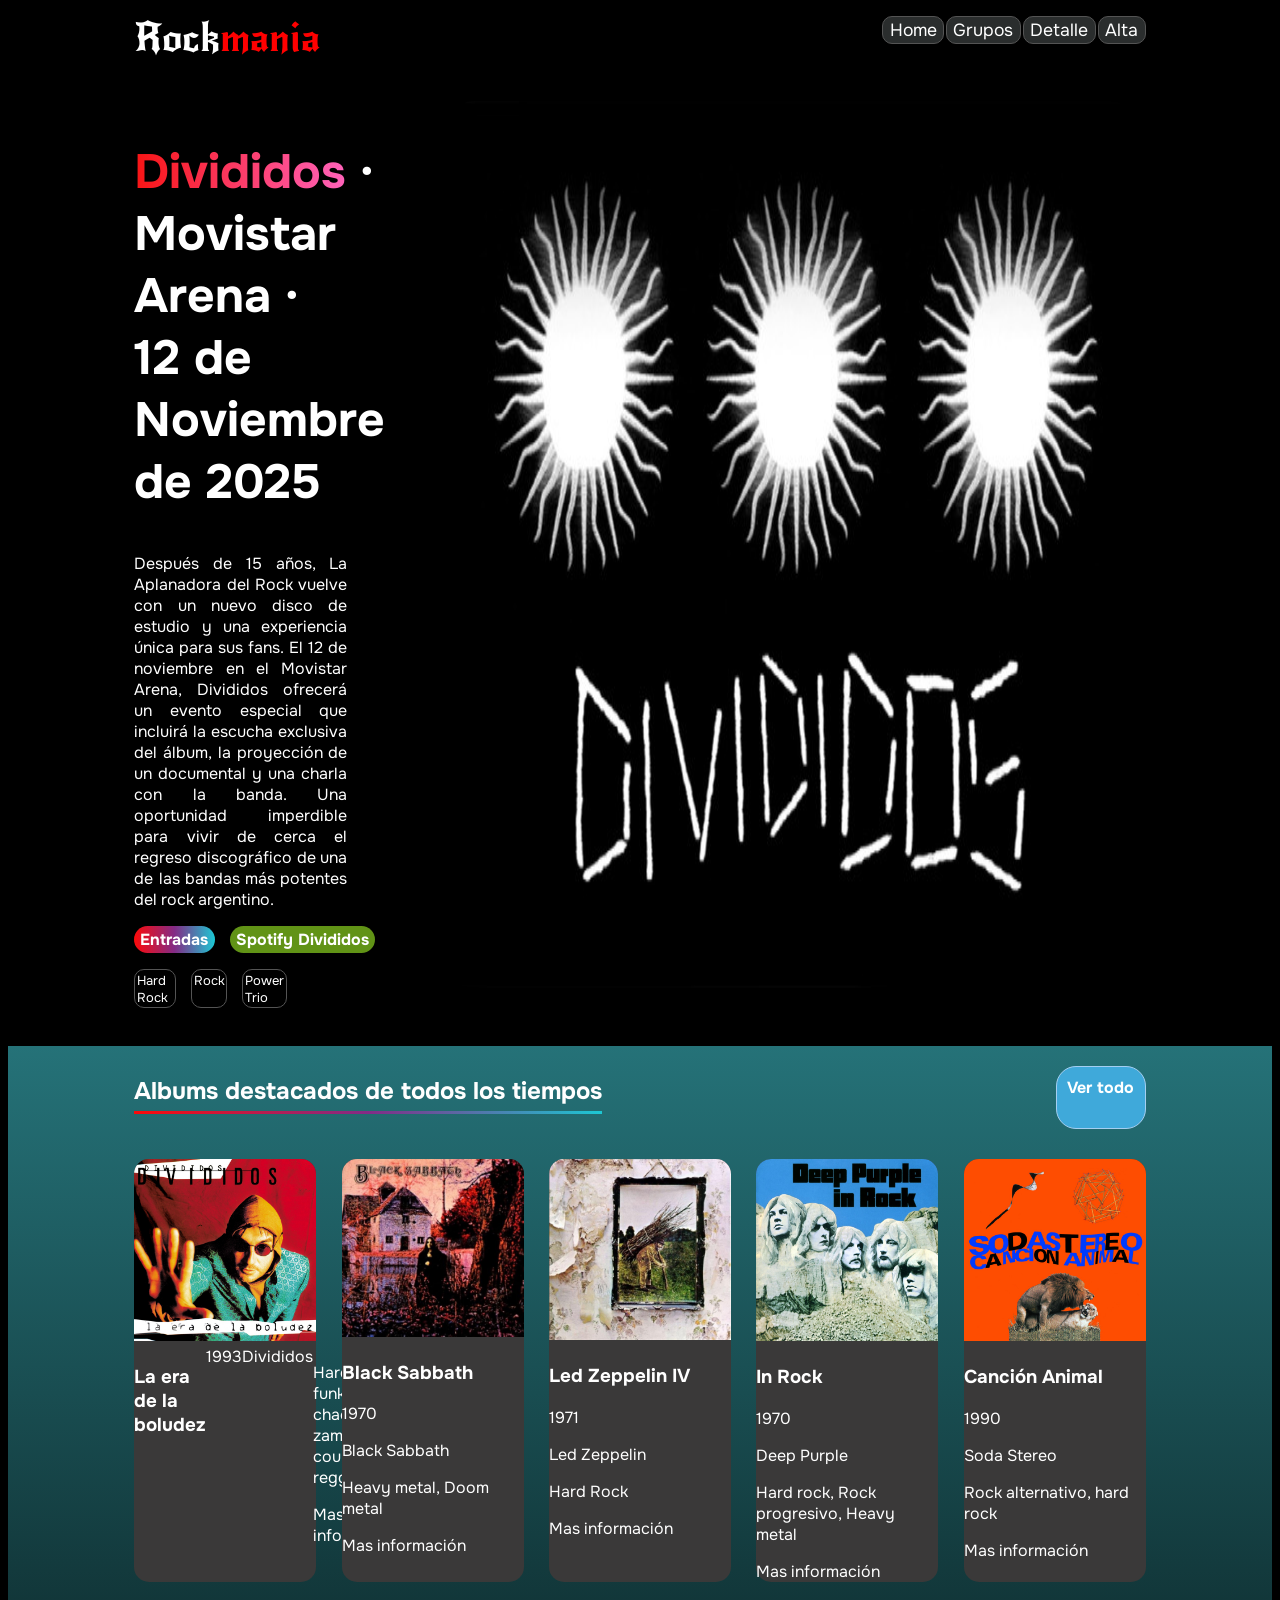
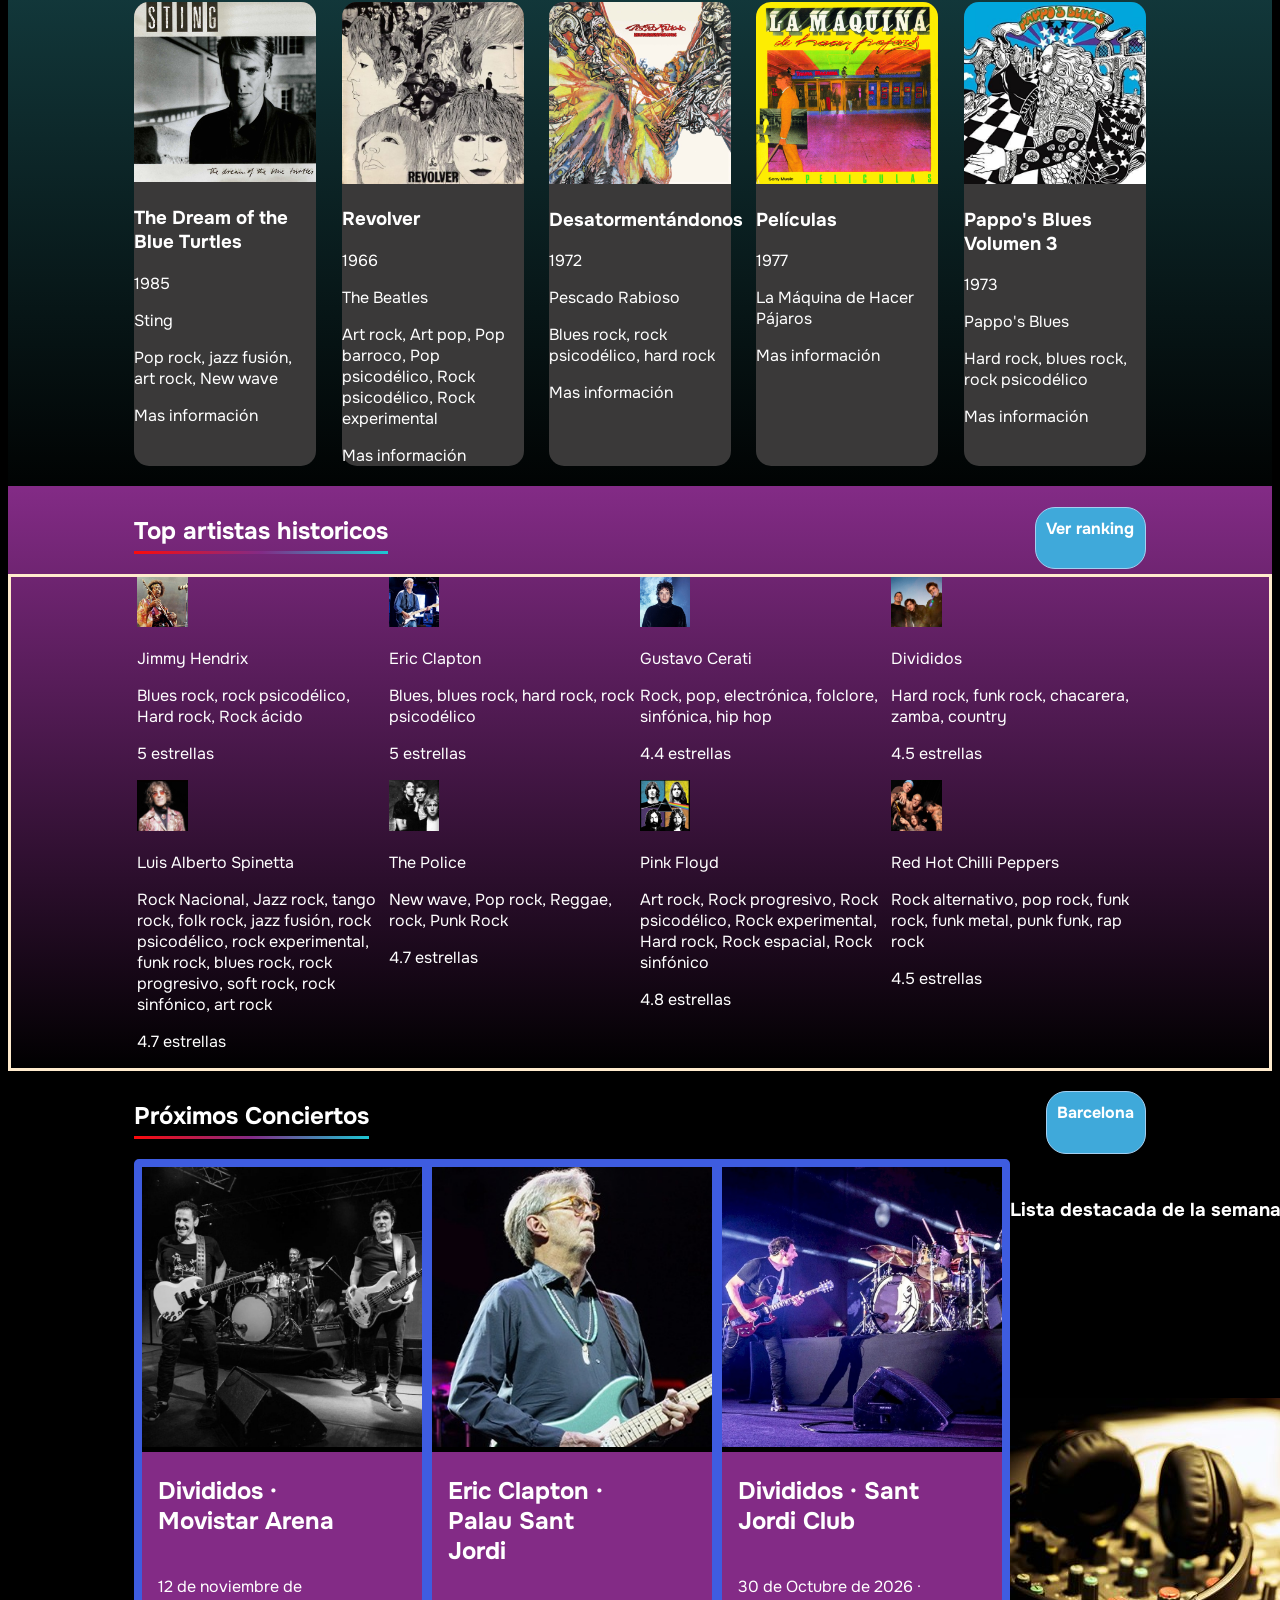
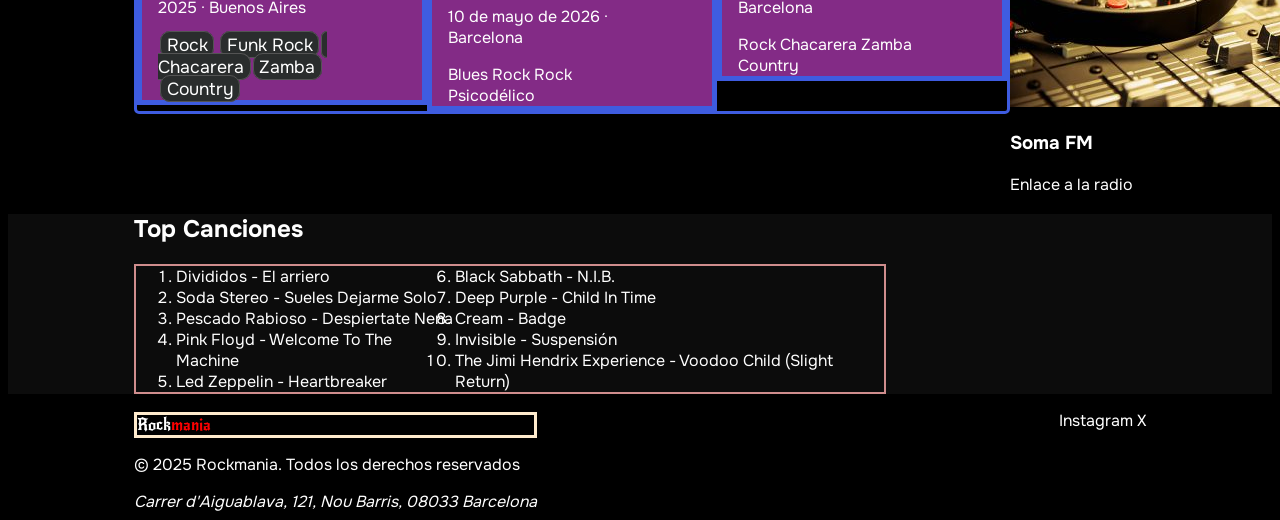
==== CarracedoEzequiel_Pr2/index.html @ 776ae6b3 "17/11" ====
<!DOCTYPE html>
<html lang="es">

<head>
    <meta charset="UTF-8">
    <meta name="author" content="Ezequiel Ignacio Carracedo">
    <title>Rockmania</title>
    <link rel="icon" type="ico" href="favicon.ico">
    <link rel="stylesheet" href="css/style.css">
    <link rel="stylesheet" href="css/general.css">
</head>

<body class="tipo_general">
    <header class="menu_principal">
        <h1 class="font_titulo_pagina">Rock<span class="resaltado">mania</span></h1>
        <nav class="tamany_navegacion">
            <ul class="navegacion">
                <li class="boton"><a href="index.html">Home</a></li>
                <li class="boton"><a href="grupos.html">Grupos</a></li>
                <li class="boton"><a href="detalle.html">Detalle</a></li>
                <li class="boton"><a href="alta.html">Alta</a></li>
            </ul>
        </nav>
    </header>
    <main>
        <section>
            <article class="container_articulo_principal">
                <div class="texto_articulo_principal">

                    <h2 class="titulo_articulo"><span class="titulo_articulo_principal">Divididos</span> · Movistar
                        Arena · <span><br>12 de Noviembre de 2025</span></h2>

                    <p class="parrafo_articulo_principal"> Después de 15 años, La Aplanadora del Rock vuelve con un
                        nuevo
                        disco de estudio y una experiencia única para sus fans. El 12 de noviembre en el Movistar
                        Arena,
                        Divididos ofrecerá un evento especial que incluirá la escucha exclusiva del álbum, la
                        proyección
                        de
                        un documental y una charla con la banda.

                        Una oportunidad imperdible para vivir de cerca el regreso discográfico de una de las bandas
                        más
                        potentes del rock argentino. </p>

                    <footer class="footer_articulo_principal">
                        <ul class="lista_articulo_principal">
                            <li> <a
                                    href="https://www.movistararena.com.ar/show/98c631c5-e602-4279-a43f-797376665edb">Entradas</a>
                            </li>
                            <li> <a
                                    href="https://open.spotify.com/artist/6ZIgPKHzpcswB8zh7sRIhx?si=WIdgTFvKQHCFEVHO5VPCTg">Spotify
                                    Divididos</a></li>
                        </ul>
                        <div class="container_tags">
                            <span class="tag">Hard Rock</span><span class="tag">Rock </span><span class="tag"> Power
                                Trio</span>
                        </div>

                    </footer>
                </div>

                <img src="src/imatges/divididosMovistar.jpg" class="foto_articulo_principal"></img>
            </article>

        </section>

        <section id="albums">
            <div class="encabezado_seccion">
                <h2>Albums destacados de todos los tiempos</h2>
                <span>Ver todo</span>
            </div>
            <div class="seccion_album">
                <article class="container_album">
                    <img src="src/imatges/Albums/laEraDeLaBoludez.jpeg">
                    <div class="texto_album">
                        
                            <h3>La era de la boludez</h3>
                            <span>1993</span>
                            <span>Divididos</span>
                        

                        <div>
                            <footer>
                                <p>Hard rock, funk rock, chacarera, zamba, country, reggae​</p>
                                <a href="detalle.html">Mas información</a>
                            </footer>
                        </div>
                    </div>

                </article>
                <article class="container_album">
                    <img src="src/imatges/Albums/blackSabbath.jpg">
                    <h3>Black Sabbath</h3>
                    <p title="año de lanzamiento">1970</p>
                    <p title="artista">Black Sabbath</p>
                    <footer>
                        <p title="genero">Heavy metal, Doom metal​</p>
                        <a href="detalle.html">Mas información</a>
                    </footer>
                </article>
                <article class="container_album">
                    <img src="src/imatges/Albums/ledZeppelin.jpg">
                    <h3>Led Zeppelin IV</h3>
                    <p title="año de lanzamiento">1971</p>
                    <p title="artista">Led Zeppelin</p>
                    <footer>
                        <p title="genero">Hard Rock</p>
                        <a href="detalle.html">Mas información</a>
                    </footer>
                </article>
                <article class="container_album">
                    <img src="src/imatges/Albums/inRock.jpg">
                    <h3>In Rock</h3>
                    <p title="año de lanzamiento">1970</p>
                    <p title="artista">Deep Purple</p>
                    <footer>
                        <p title="genero">Hard rock, Rock progresivo, Heavy metal</p>
                        <a href="detalle.html">Mas información</a>
                    </footer>
                </article>
                <article class="container_album">
                    <img src="src/imatges/Albums/cancionAnimal.jpeg">
                    <h3>Canción Animal</h3>
                    <p title="año de lanzamiento">1990</p>
                    <p title="artista">Soda Stereo</p>
                    <footer>
                        <p title="genero">Rock alternativo, hard rock</p>
                        <a href="detalle.html">Mas información</a>
                    </footer>
                </article>
                <article class="container_album">
                    <img src="src/imatges/Albums/blueTurtles.jpg">
                    <h3>The Dream of the Blue Turtles</h3>
                    <p title="año de lanzamiento">1985</p>
                    <p title="artista">Sting</p>
                    <footer>
                        <p title="genero">Pop rock, jazz fusión, art rock, New wave</p>
                        <a href="detalle.html">Mas información</a>
                    </footer>
                </article>
                <article class="container_album">
                    <img src="src/imatges/Albums/revolver.jpg">
                    <h3>Revolver</h3>
                    <p title="año de lanzamiento">1966</p>
                    <p title="artista">The Beatles</p>
                    <footer>
                        <p title="genero">Art rock, Art pop, Pop barroco, Pop psicodélico, Rock psicodélico, Rock
                            experimental</p>
                        <a href="detalle.html">Mas información</a>
                    </footer>
                </article>
                <article class="container_album">
                    <img src="src/imatges/Albums/desatormentandonos.jpg">
                    <h3>Desatormentándonos</h3>
                    <p title="año de lanzamiento">1972</p>
                    <p title="artista">Pescado Rabioso</p>
                    <footer>
                        <p title="genero">Blues rock, rock psicodélico, hard rock</p>
                        <a href="detalle.html">Mas información</a>
                    </footer>
                </article>
                <article class="container_album">
                    <img src="src/imatges/Albums/peliculas.jpeg">
                    <h3>Películas</h3>
                    <p title="año de lanzamiento">1977</p>
                    <p title="artista">La Máquina de Hacer Pájaros</p>
                    <footer>
                        <p title="genero"></p>
                        <a href="detalle.html">Mas información</a>
                    </footer>
                </article>
                <article class="container_album">
                    <img src="src/imatges/Albums/papposBluesVol3.jpg">
                    <h3>Pappo's Blues Volumen 3</h3>
                    <p title="año de lanzamiento">1973</p>
                    <p title="artista">Pappo's Blues</p>
                    <footer>
                        <p title="genero">Hard rock, blues rock, rock psicodélico</p>
                        <a href="detalle.html">Mas información</a>
                    </footer>
                </article>
            </div>
        </section>

        <section id="artistas_destacados">
            <div class="encabezado_seccion">
                <h2>Top artistas historicos</h2>
                <span>Ver ranking</span>
            </div>
            <div class="seccion_artistas">
                <article class="container_artista">
                    <img src="src/imatges/Artists/Hendrix.jpg">
                    <p title="nombre">Jimmy Hendrix</p>
                    <p title="genero">Blues rock, rock psicodélico, Hard rock, Rock ácido</p>
                    <p title="valoracion">5 estrellas</p>
                </article>
                <article class="container_artista">
                    <img src="src/imatges/Artists/clatpon.jpg">
                    <p title="nombre">Eric Clapton</p>
                    <p title="genero">Blues, blues rock, hard rock, rock psicodélico</p>
                    <p title="valoracion">5 estrellas</p>
                </article>
                <article class="container_artista">
                    <img src="src/imatges/Artists/cerati.jpg">
                    <p title="nombre">Gustavo Cerati</p>
                    <p title="genero">Rock, pop, electrónica, folclore, sinfónica, hip hop</p>
                    <p title="valoracion">4.4 estrellas</p>
                </article>
                <article class="container_artista">
                    <img src="src/imatges/Artists/divididos.jpg">
                    <p title="nombre">Divididos</p>
                    <p title="genero">Hard rock, funk rock, chacarera, zamba, country​</p>
                    <p title="valoracion">4.5 estrellas</p>
                </article>
                <article class="container_artista">
                    <img src="src/imatges/Artists/spinetta.jpg">
                    <p title="nombre">Luis Alberto Spinetta</p>
                    <p title="genero">Rock Nacional, Jazz rock, tango rock, folk rock, jazz fusión, rock psicodélico,
                        rock
                        experimental, funk rock, blues rock, rock progresivo, soft rock, rock sinfónico, art rock</p>
                    <p title="valoracion">4.7 estrellas</p>
                </article>
                <article class="container_artista">
                    <img src="src/imatges/Artists/police.jpg">
                    <p title="nombre">The Police</p>
                    <p title="genero">New wave, Pop rock, Reggae, rock, Punk Rock</p>
                    <p title="valoracion">4.7 estrellas</p>
                </article>
                <article class="container_artista">
                    <img src="src/imatges/Artists/pink_floyd.jpg">
                    <p title="nombre">Pink Floyd</p>
                    <p title="genero"> Art rock, Rock progresivo, Rock psicodélico, Rock experimental, Hard rock, Rock
                        espacial, Rock sinfónico​</p>
                    <p title="valoracion">4.8 estrellas</p>
                </article>
                <article class="container_artista">
                    <img src="src/imatges/Artists/red_hot.jpg">
                    <p title="nombre">Red Hot Chilli Peppers</p>
                    <p title="genero">Rock alternativo, pop rock, funk rock, funk metal, punk funk, rap rock</p>
                    <p title="valoracion">4.5 estrellas</p>
                </article>

            </div>

        </section>
    </main>
    <div class="encabezado_seccion">
        <h2>Próximos Conciertos</h2>
        <span>Barcelona</span>
    </div>
    <div class="conciertos_aside">
        <section class="proximos_conciertos">
            <article class="container_concierto">
                <img class="imagen_conciertos" src="src/imatges/divididos.jpg">
                <div>
                    <h3>Divididos · Movistar Arena </h3>
                    <p>12 de noviembre de 2025 · Buenos Aires</p>
                    <footer>
                        <span class="boton">Rock</span> <span class="boton">Funk Rock</span><span class="boton">
                            Chacarera</span><span class="boton">Zamba</span> <span class="boton"> Country</span>
                    </footer>
                </div>
            </article>
            <article class="container_concierto">
                <img src="src/imatges/eric_clapton.jpg">
                <div>
                    <h3>Eric Clapton · Palau Sant Jordi</h3>
                    <p>10 de mayo de 2026 · Barcelona</p>
                    <footer>
                        <span>Blues</span> <span>Rock</span> <span>Rock Psicodélico</span>
                    </footer>
                </div>
            </article>
            <article class="container_concierto">
                <img class="imagen_conciertos" src="src/imatges/divididosVivo.jpg">
                <div>
                    <h3>Divididos · Sant Jordi Club</h3>
                    <p>30 de Octubre de 2026 · Barcelona</p>
                    <footer>
                        <span> Rock</span> <span>Chacarera</span> <span>Zamba</span> <span>Country</span>
                    </footer>
                </div>
            </article>

        </section>

        <aside>
            <article>
                <img>
                <h3>Lista destacada de la semana</h3>
                <iframe data-testid="embed-iframe" style="border-radius:12px"
                    src="https://open.spotify.com/embed/playlist/2saIgDD1JlvVnL1x9wrfOG?utm_source=generator&theme=0"
                    width="100%" height="152" frameBorder="0" allowfullscreen=""
                    allow="autoplay; clipboard-write; encrypted-media; fullscreen; picture-in-picture"
                    loading="lazy"></iframe>
            </article>
            <article>
                <img src="src/imatges/radioIndie.jpg">
                <h3>Soma FM</h3>
                <a href="https://www.radio.es/s/somafm-indiepoprocks">Enlace a la radio</a>
            </article>
        </aside>
    </div>
    <section id="top_canciones">
        <div class="seccion_top_canciones">
            <h2>Top Canciones</h2>
            <ol class="top_lista">
                <span>
                    <li>
                        <span>Divididos - <a href="detalle.html">El arriero</a></span>
                    </li>
                    <li>
                        <span>Soda Stereo - <a href="detalle.html">Sueles Dejarme Solo</a></span>
                    </li>
                    <li>
                        <span>Pescado Rabioso - <a href="detalle.html">Despiertate Nena</a></span>
                    </li>
                    <li>
                        <span>Pink Floyd - <a href="detalle.html">Welcome To The Machine</a></span>
                    </li>
                    <li>
                        <span>Led Zeppelin - <a href="detalle.html">Heartbreaker</a></span>
                    </li>
                </span>
                <span>
                    <li>
                        <span>Black Sabbath - <a href="detalle.html">N.I.B.</a></span>
                    </li>
                    <li>
                        <span>Deep Purple - <a href="detalle.html">Child In Time</a></span>
                    </li>
                    <li>
                        <span>Cream - <a href="detalle.html">Badge</a></span>
                    </li>
                    <li>
                        <span>Invisible - <a href="detalle.html">Suspensión</a></span>
                    </li>
                    <li>
                        <span>The Jimi Hendrix Experience - <a href="detalle.html">Voodoo Child
                                (Slight
                                Return)</a></span>
                    </li>
                </span>
            </ol>
        </div>
    </section>
    <footer class="seccion_footer">
        <div>
            <p class="titulo_footer">Rock<span class="resaltado">mania</span></p>
            <p>&copy; 2025 Rockmania. Todos los derechos reservados</p>
            <address><a href="https://maps.app.goo.gl/htboXodvyVePiQH66"> Carrer d'Aiguablava, 121, Nou Barris, 08033
                    Barcelona </a></address>
        </div>
        <div>
            <a href="https://www.instagram.com/">Instagram</a>
            <a href="https://x.com/?lang=es">X</a>
        </div>
    </footer>
</body>

</html>
---- CarracedoEzequiel_Pr2/css/style.css ----
#albums {
    background: linear-gradient(to top, #010303, #257278);
}

#artistas_destacados {
    background: linear-gradient(to top, #000000, #832b86);
}

#top_canciones {
    background-color: #0c0c0c;
}

.encabezado_seccion {
    padding-left: 10%;
    padding-right: 10%;
    display: flex;
    justify-content: space-between;
    width: 80%;


    h2 {
        padding-top: 1%;
        border-bottom: 3px solid transparent;
        border-image: linear-gradient(to right, #fd0a0a, #832b86, rgb(28, 200, 212)) 1;
        padding-bottom: 5px;


    }

    span {

        
        margin-top: 2%;
        margin-bottom: 0.5%;
        padding-top: 1%;
        padding-bottom: 1%;
        padding-left: 1%;
        padding-right: 1%;
      
       
        background-color: rgb(63, 169, 218);
        border: 1px solid rgb(164, 207, 241);
        border-radius: 20px;
        font-weight: bold;
        

    }
}

.container_articulo_principal {
    display: flex;
    justify-content: space-between;
    padding-left: 10%;
    padding-right: 10%;
    padding-top: 1%;
    padding-bottom: 3%;
}

.texto_articulo_principal {}

.foto_articulo_principal {
    border-radius: 5%;
    padding-bottom: 2%;
}

.footer_articulo_principal {
    display: block;

}

.lista_articulo_principal {


    list-style: none;
    display: flex;
    gap: 15px;
    padding: 0;

    li:first-child {

        border-radius: 20px;
        background: linear-gradient(to right, #fd0a0a, #832b86, rgb(28, 200, 212)) padding-box;
        padding-left: 2%;
        padding-right: 2%;
        padding-top: 1%;
        padding-bottom: 1%;
        font-weight: bold;

    }

    li:nth-child(2) {

        border-radius: 20px;
        background: rgb(97, 147, 22);
        padding-left: 2%;
        padding-right: 2%;
        padding-top: 1%;
        padding-bottom: 1%;
        font-weight: bold;
    }

}

.tag {

    border: 1px solid rgb(84, 84, 84);
    border-radius: 10px;
    padding-left: 1%;
    padding-right: 1%;
    padding-top: 1%;
    padding-bottom: 1%;
    font-size: small;
}

.container_tags {
    width: 50%;
    display: flex;
    gap: 15px;
}

.tipografia_negra {
    color: #ffffff;
}

.titulo_articulo {
    font-size: 300%;
}

.titulo_articulo_principal {
    background: linear-gradient(to right, #f81414, #ff63bb);
    -webkit-background-clip: text;
    -webkit-text-fill-color: transparent;

}

.parrafo_articulo_principal {
    width: 70%;
    text-align: justify;
}



.seccion_album {
margin-top: 2%;
    padding-left: 10%;
    padding-right: 10%;
    display: flex;
    flex-wrap: wrap;
    justify-content: space-between;

}

.titulo {
    padding-left: 10%;
    padding-right: 10%;
}

.container_album {
    width: 18%;
    background: #3a3939;
    border-radius: 15px;
    margin-bottom: 2%;

    img {
        width: 100%;
        border-radius: 15px 15px 0 0;
        object-fit: cover;
    }
}

.texto_album {
    display: flex;


}

.seccion_artistas {
    border: 3px solid blanchedalmond;
    padding-left: 10%;
    padding-right: 10%;
    display: flex;
    flex-wrap: wrap;
    justify-content: space-between;
}

.container_artista {
    width: 25%;

    img {
        width: 20%;
    }
}

.conciertos_aside {
    padding-left: 10%;
    padding-right: 10%;
    display: flex;
    justify-content: space-between;
}


.seccion_top_canciones {
    padding-left: 10%;
    padding-right: 10%;
}

.top_lista {
    width: 70%;
    display: flex;
    justify-content: space-between;
    border: 2px solid rgb(207, 141, 141);

}

.seccion_footer {
    padding-left: 10%;
    padding-right: 10%;
    display: flex;
    justify-content: space-between;
}

.titulo_footer {
    font-family: "New Rocker", system-ui;
    font-style: normal;
    font-size: 100%;
    margin-top: 0.5%;
    border: 3px solid blanchedalmond;
}

.resaltado {
    color: red
}

.proximos_conciertos {
    height: 0%;
    border: 3px solid rgb(62, 92, 224);
    border-radius: 5px;
    display: flex;
}


.container_concierto {
    border: 5px solid rgb(62, 92, 224);

    height: 50%;

    div>h3 {
        font-size: 150%;
    }

    img {
        width: 280px;
    }

    div {
        display: flex;
        flex-direction: column;
        padding-left: 1rem;
        padding-right: 5rem;
        background-color: #832b86;

    }
}
---- CarracedoEzequiel_Pr2/css/general.css ----
@import url('https://fonts.googleapis.com/css2?family=New+Rocker&display=swap');
@import url('https://fonts.googleapis.com/css2?family=Zalando+Sans:ital,wght@0,200..900;1,200..900&display=swap');
@import url('https://fonts.googleapis.com/css2?family=Onest:wght@100..900&display=swap');

body {
    background-color: #000000;
    color: #ffffff;

}

.tipo_general {
    font-family: "Onest", sans-serif;
    font-optical-sizing: auto;
    font-weight: <weight>;
    font-style: normal;
}

.menu_principal {
    position: sticky;
    top: 0;
    background-color: #000000;
    display: flex;
    justify-content: space-between;
    padding-left: 10%;
    padding-right: 10%;
    margin-top: 0.2%;


}

.tamany_navegacion {
    width: 25%;

}

.navegacion {
    display: flex;
    list-style: none;
    margin-top: 3%;
    justify-content: end;
}

a {
    text-decoration: none;
    color: #ffffff;

}

.boton {
    font-size: 110%;
    background-color: rgb(42, 45, 45);
    border: 1px solid rgb(84, 84, 84);
    border-radius: 10px;
    padding-left: 3%;
    padding-right: 3%;
    padding-top: 1%;
    padding-bottom: 1%;
    margin-left: 1%;

}

.boton:hover {
    background-color: rgb(234, 4, 4);

}

.font_titulo_pagina {
    font-family: "New Rocker", system-ui;
    font-weight: 400;
    font-style: normal;
    font-size: 250%;
    margin-top: 0.5%;
}

.resaltado {
    color: red;
}
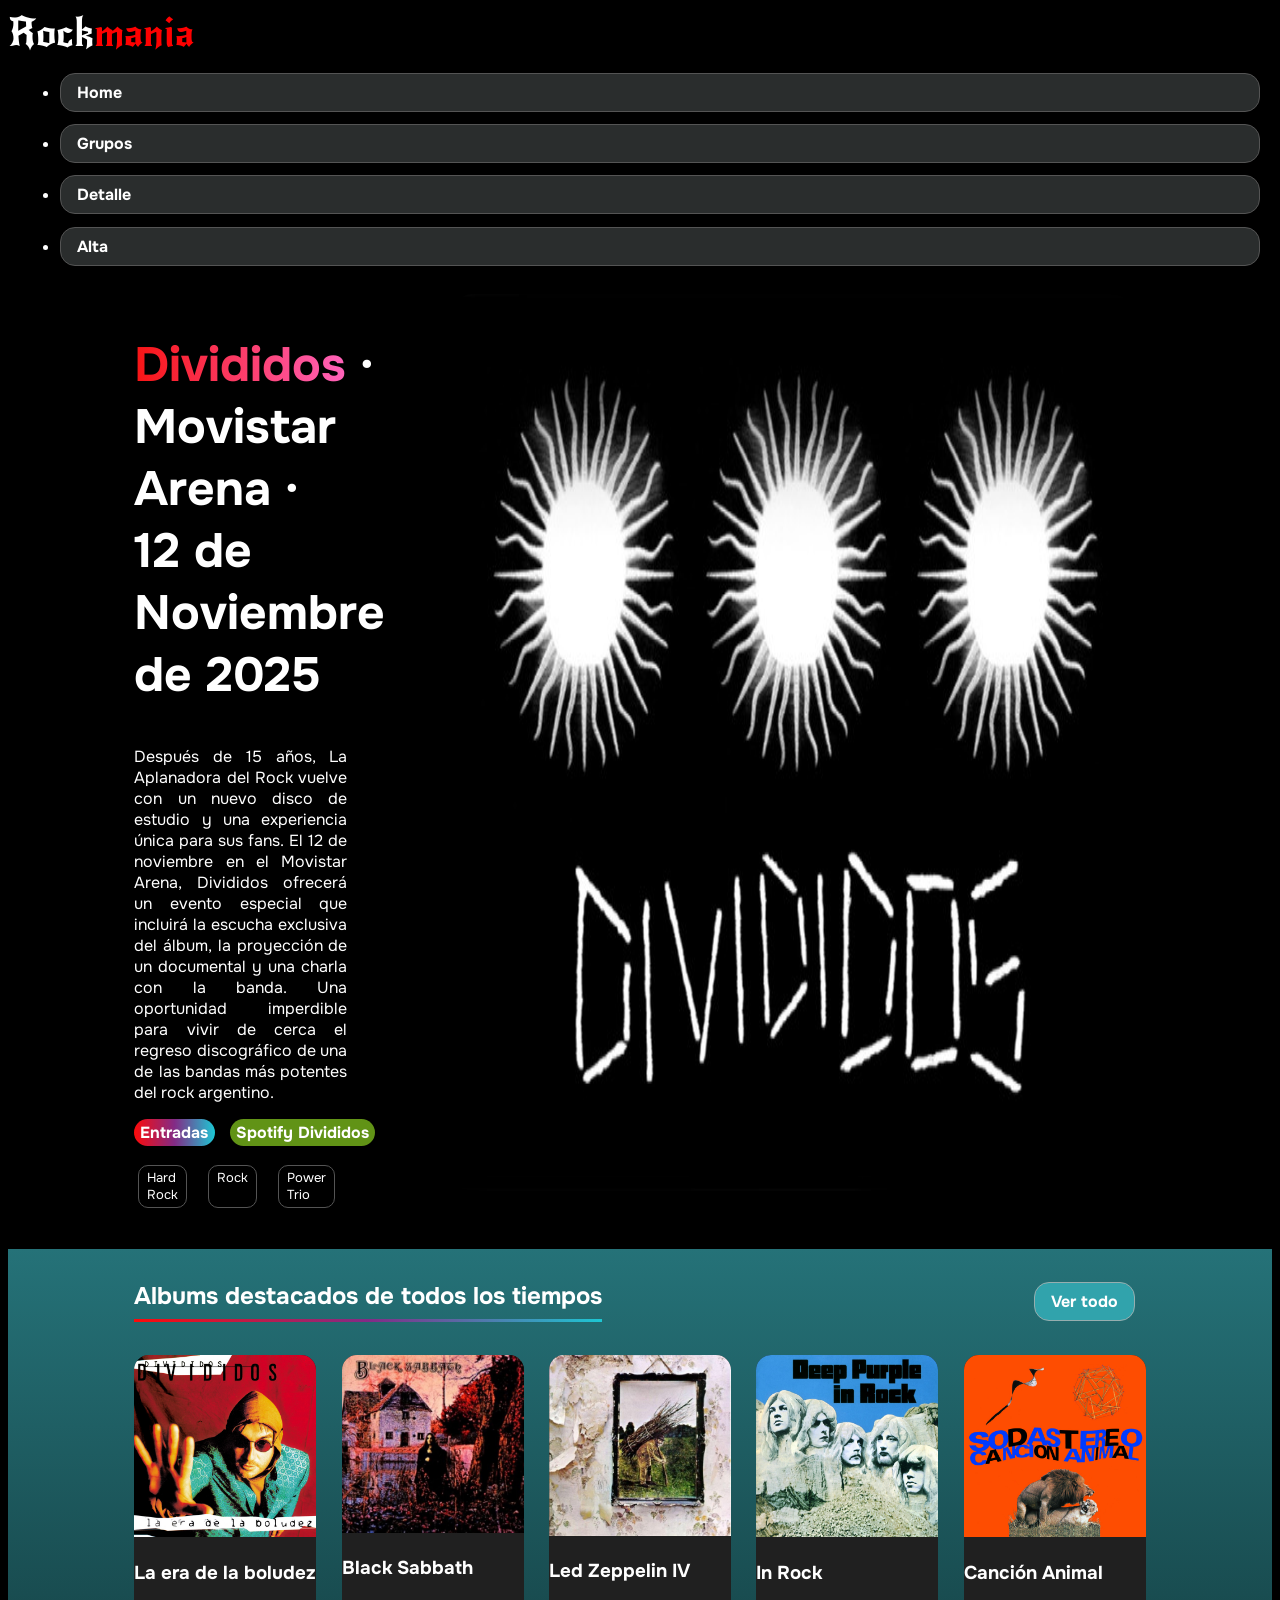
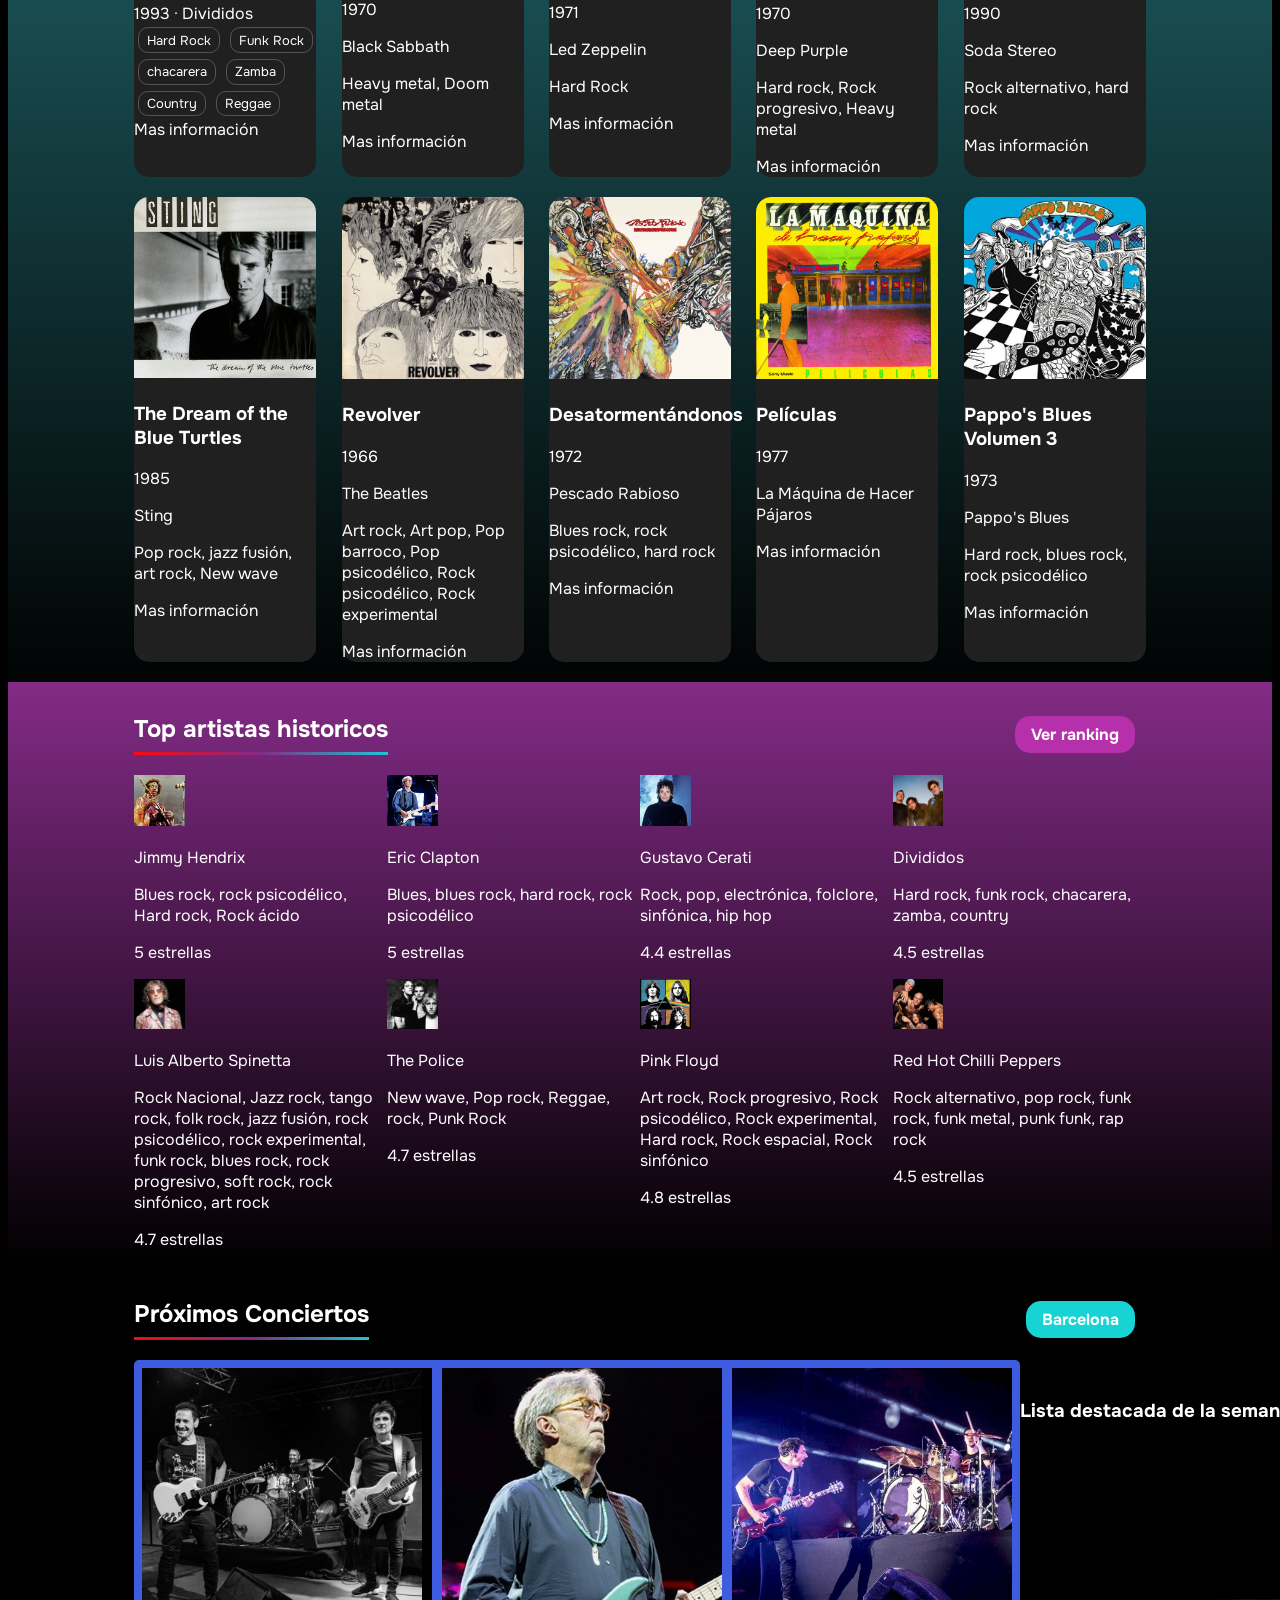
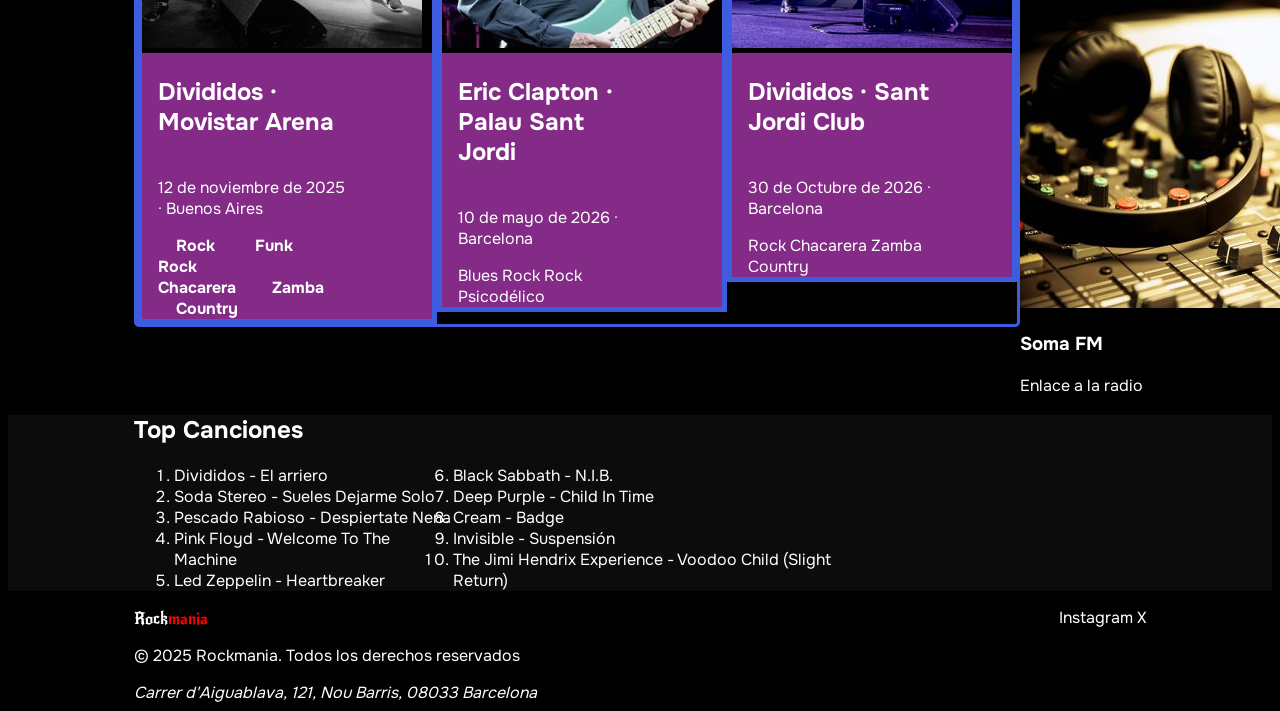
==== commit 8a8de112: "17/11 v2" ====
--- a/CarracedoEzequiel_Pr2/index.html
+++ b/CarracedoEzequiel_Pr2/index.html
@@ -8,6 +8,8 @@
     <link rel="icon" type="ico" href="favicon.ico">
     <link rel="stylesheet" href="css/style.css">
     <link rel="stylesheet" href="css/general.css">
+    <link rel="stylesheet" href="css/index.css">
+
 </head>
 
 <body class="tipo_general">
@@ -68,21 +70,25 @@
         <section id="albums">
             <div class="encabezado_seccion">
                 <h2>Albums destacados de todos los tiempos</h2>
-                <span>Ver todo</span>
+                <span class="boton">Ver todo</span>
             </div>
             <div class="seccion_album">
                 <article class="container_album">
                     <img src="src/imatges/Albums/laEraDeLaBoludez.jpeg">
                     <div class="texto_album">
-                        
-                            <h3>La era de la boludez</h3>
-                            <span>1993</span>
-                            <span>Divididos</span>
-                        
+
+                        <h3>La era de la boludez</h3>
+                        <span>1993 · Divididos</span>
+
 
                         <div>
                             <footer>
-                                <p>Hard rock, funk rock, chacarera, zamba, country, reggae​</p>
+                                <div>
+                                    <span class="tag">Hard Rock</span> <span class="tag"> Funk Rock</span> <span
+                                        class="tag"> chacarera</span>
+                                    <span class="tag">Zamba </span> <span class="tag">Country</span> <span
+                                        class="tag">Reggae</span>
+                                </div>
                                 <a href="detalle.html">Mas información</a>
                             </footer>
                         </div>
@@ -132,10 +138,10 @@
                 <article class="container_album">
                     <img src="src/imatges/Albums/blueTurtles.jpg">
                     <h3>The Dream of the Blue Turtles</h3>
-                    <p title="año de lanzamiento">1985</p>
-                    <p title="artista">Sting</p>
-                    <footer>
-                        <p title="genero">Pop rock, jazz fusión, art rock, New wave</p>
+                    <p>1985</p>
+                    <p>Sting</p>
+                    <footer>
+                        <p>Pop rock, jazz fusión, art rock, New wave</p>
                         <a href="detalle.html">Mas información</a>
                     </footer>
                 </article>
@@ -186,7 +192,7 @@
         <section id="artistas_destacados">
             <div class="encabezado_seccion">
                 <h2>Top artistas historicos</h2>
-                <span>Ver ranking</span>
+                <span class="boton">Ver ranking</span>
             </div>
             <div class="seccion_artistas">
                 <article class="container_artista">
@@ -247,7 +253,7 @@
     </main>
     <div class="encabezado_seccion">
         <h2>Próximos Conciertos</h2>
-        <span>Barcelona</span>
+        <span id="Barcelona" class="boton">Barcelona</span>
     </div>
     <div class="conciertos_aside">
         <section class="proximos_conciertos">
--- a/CarracedoEzequiel_Pr2/css/style.css
+++ b/CarracedoEzequiel_Pr2/css/style.css
@@ -1,51 +1,53 @@
-#albums {
-    background: linear-gradient(to top, #010303, #257278);
-}
-
-#artistas_destacados {
-    background: linear-gradient(to top, #000000, #832b86);
-}
-
-#top_canciones {
-    background-color: #0c0c0c;
-}
-
-.encabezado_seccion {
-    padding-left: 10%;
-    padding-right: 10%;
-    display: flex;
-    justify-content: space-between;
-    width: 80%;
-
-
-    h2 {
-        padding-top: 1%;
-        border-bottom: 3px solid transparent;
-        border-image: linear-gradient(to right, #fd0a0a, #832b86, rgb(28, 200, 212)) 1;
-        padding-bottom: 5px;
-
-
-    }
-
-    span {
-
-        
-        margin-top: 2%;
-        margin-bottom: 0.5%;
-        padding-top: 1%;
-        padding-bottom: 1%;
-        padding-left: 1%;
-        padding-right: 1%;
-      
-       
-        background-color: rgb(63, 169, 218);
-        border: 1px solid rgb(164, 207, 241);
-        border-radius: 20px;
-        font-weight: bold;
-        
-
-    }
-}
+@import url('https://fonts.googleapis.com/css2?family=New+Rocker&display=swap');
+@import url('https://fonts.googleapis.com/css2?family=Zalando+Sans:ital,wght@0,200..900;1,200..900&display=swap');
+@import url('https://fonts.googleapis.com/css2?family=Onest:wght@100..900&display=swap');
+
+body {
+    background-color: #000000;
+    color: #ffffff;
+
+}
+
+*{
+
+
+   
+}
+
+.tipo_general {
+    font-family: "Onest", sans-serif;
+    font-optical-sizing: auto;
+/*     font-weight: <weight>; */
+    font-style: normal;
+}
+
+
+
+
+
+.boton {
+    padding: .50rem 1rem;
+    font-weight: bold;
+    margin: 1%;
+    border-radius: 15px;
+}
+
+nav .boton {
+    background-color: rgb(42, 45, 45);
+    border: 1px solid rgb(84, 84, 84);
+    
+}
+
+#Barcelona {
+    background-color: rgb(24, 211, 211);
+}
+
+
+#artistas_destacados .boton {
+    background-color: rgb(182, 47, 171);
+}
+
+
 
 .container_articulo_principal {
     display: flex;
@@ -56,7 +58,6 @@
     padding-bottom: 3%;
 }
 
-.texto_articulo_principal {}
 
 .foto_articulo_principal {
     border-radius: 5%;
@@ -105,12 +106,14 @@
 
     border: 1px solid rgb(84, 84, 84);
     border-radius: 10px;
-    padding-left: 1%;
-    padding-right: 1%;
-    padding-top: 1%;
-    padding-bottom: 1%;
     font-size: small;
-}
+    padding: .2rem 0.5rem;
+    margin: .2rem;
+    display: inline-block;
+    
+}
+
+
 
 .container_tags {
     width: 50%;
@@ -141,7 +144,7 @@
 
 
 .seccion_album {
-margin-top: 2%;
+    margin-top: 1%;
     padding-left: 10%;
     padding-right: 10%;
     display: flex;
@@ -157,7 +160,7 @@
 
 .container_album {
     width: 18%;
-    background: #3a3939;
+    background: #202020;
     border-radius: 15px;
     margin-bottom: 2%;
 
@@ -169,13 +172,12 @@
 }
 
 .texto_album {
-    display: flex;
-
+    display: inline-block;
 
 }
 
 .seccion_artistas {
-    border: 3px solid blanchedalmond;
+  
     padding-left: 10%;
     padding-right: 10%;
     display: flex;
@@ -208,7 +210,7 @@
     width: 70%;
     display: flex;
     justify-content: space-between;
-    border: 2px solid rgb(207, 141, 141);
+    
 
 }
 
@@ -224,7 +226,6 @@
     font-style: normal;
     font-size: 100%;
     margin-top: 0.5%;
-    border: 3px solid blanchedalmond;
 }
 
 .resaltado {
--- a/CarracedoEzequiel_Pr2/css/general.css
+++ b/CarracedoEzequiel_Pr2/css/general.css
@@ -1,44 +1,13 @@
-@import url('https://fonts.googleapis.com/css2?family=New+Rocker&display=swap');
-@import url('https://fonts.googleapis.com/css2?family=Zalando+Sans:ital,wght@0,200..900;1,200..900&display=swap');
-@import url('https://fonts.googleapis.com/css2?family=Onest:wght@100..900&display=swap');
-
-body {
-    background-color: #000000;
-    color: #ffffff;
-
-}
-
-.tipo_general {
-    font-family: "Onest", sans-serif;
-    font-optical-sizing: auto;
-    font-weight: <weight>;
-    font-style: normal;
-}
-
-.menu_principal {
-    position: sticky;
-    top: 0;
-    background-color: #000000;
-    display: flex;
-    justify-content: space-between;
-    padding-left: 10%;
-    padding-right: 10%;
-    margin-top: 0.2%;
 
 
-}
 
-.tamany_navegacion {
-    width: 25%;
 
-}
 
-.navegacion {
-    display: flex;
-    list-style: none;
-    margin-top: 3%;
-    justify-content: end;
-}
+
+
+
+
+
 
 a {
     text-decoration: none;
@@ -46,7 +15,7 @@
 
 }
 
-.boton {
+.boton_antiguo {
     font-size: 110%;
     background-color: rgb(42, 45, 45);
     border: 1px solid rgb(84, 84, 84);
@@ -59,7 +28,7 @@
 
 }
 
-.boton:hover {
+.navegacion .boton:hover {
     background-color: rgb(234, 4, 4);
 
 }
@@ -70,6 +39,7 @@
     font-style: normal;
     font-size: 250%;
     margin-top: 0.5%;
+    margin-bottom: 0.5%;
 }
 
 .resaltado {
--- a/CarracedoEzequiel_Pr2/css/index.css
+++ b/CarracedoEzequiel_Pr2/css/index.css
@@ -0,0 +1,36 @@
+#albums {
+    background: linear-gradient(to top, #010303, #257278);
+}
+
+#artistas_destacados {
+    background: linear-gradient(to top, #000000, #832b86);
+}
+
+#top_canciones {
+    background-color: #0c0c0c;
+}
+
+
+#albums .boton{
+    background-color: #31a3ac;
+    border: 1px solid #96aeaf;
+    
+    }
+
+
+.encabezado_seccion {
+    padding-left: 10%;
+    padding-right: 10%;
+    padding-top: 1%;
+    display: flex;
+    justify-content: space-between;
+    align-items: center;
+    width: 80%;
+
+    h2 {
+        border-bottom: 3px solid transparent;
+        padding-bottom: .5rem;
+        border-image: linear-gradient(to right, #fd0a0a, #832b86, rgb(28, 200, 212)) 1;
+
+    }
+}
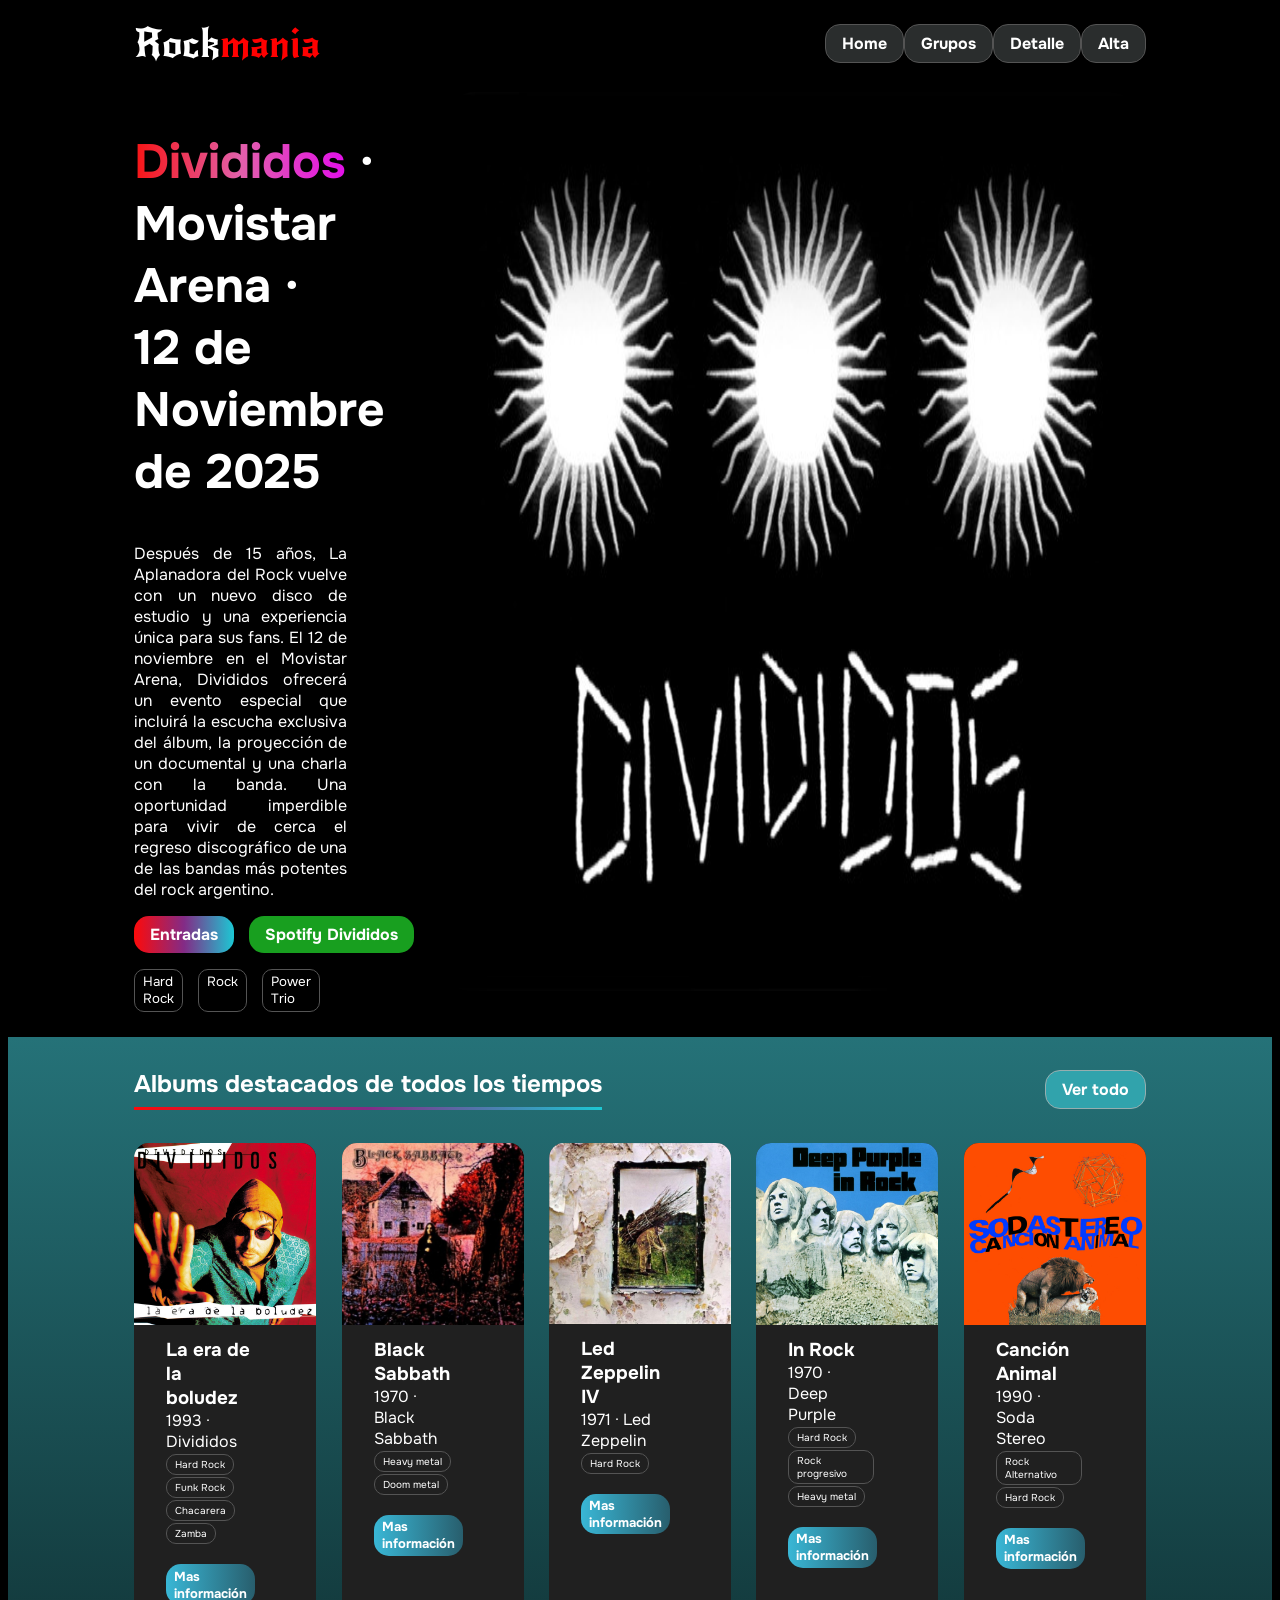
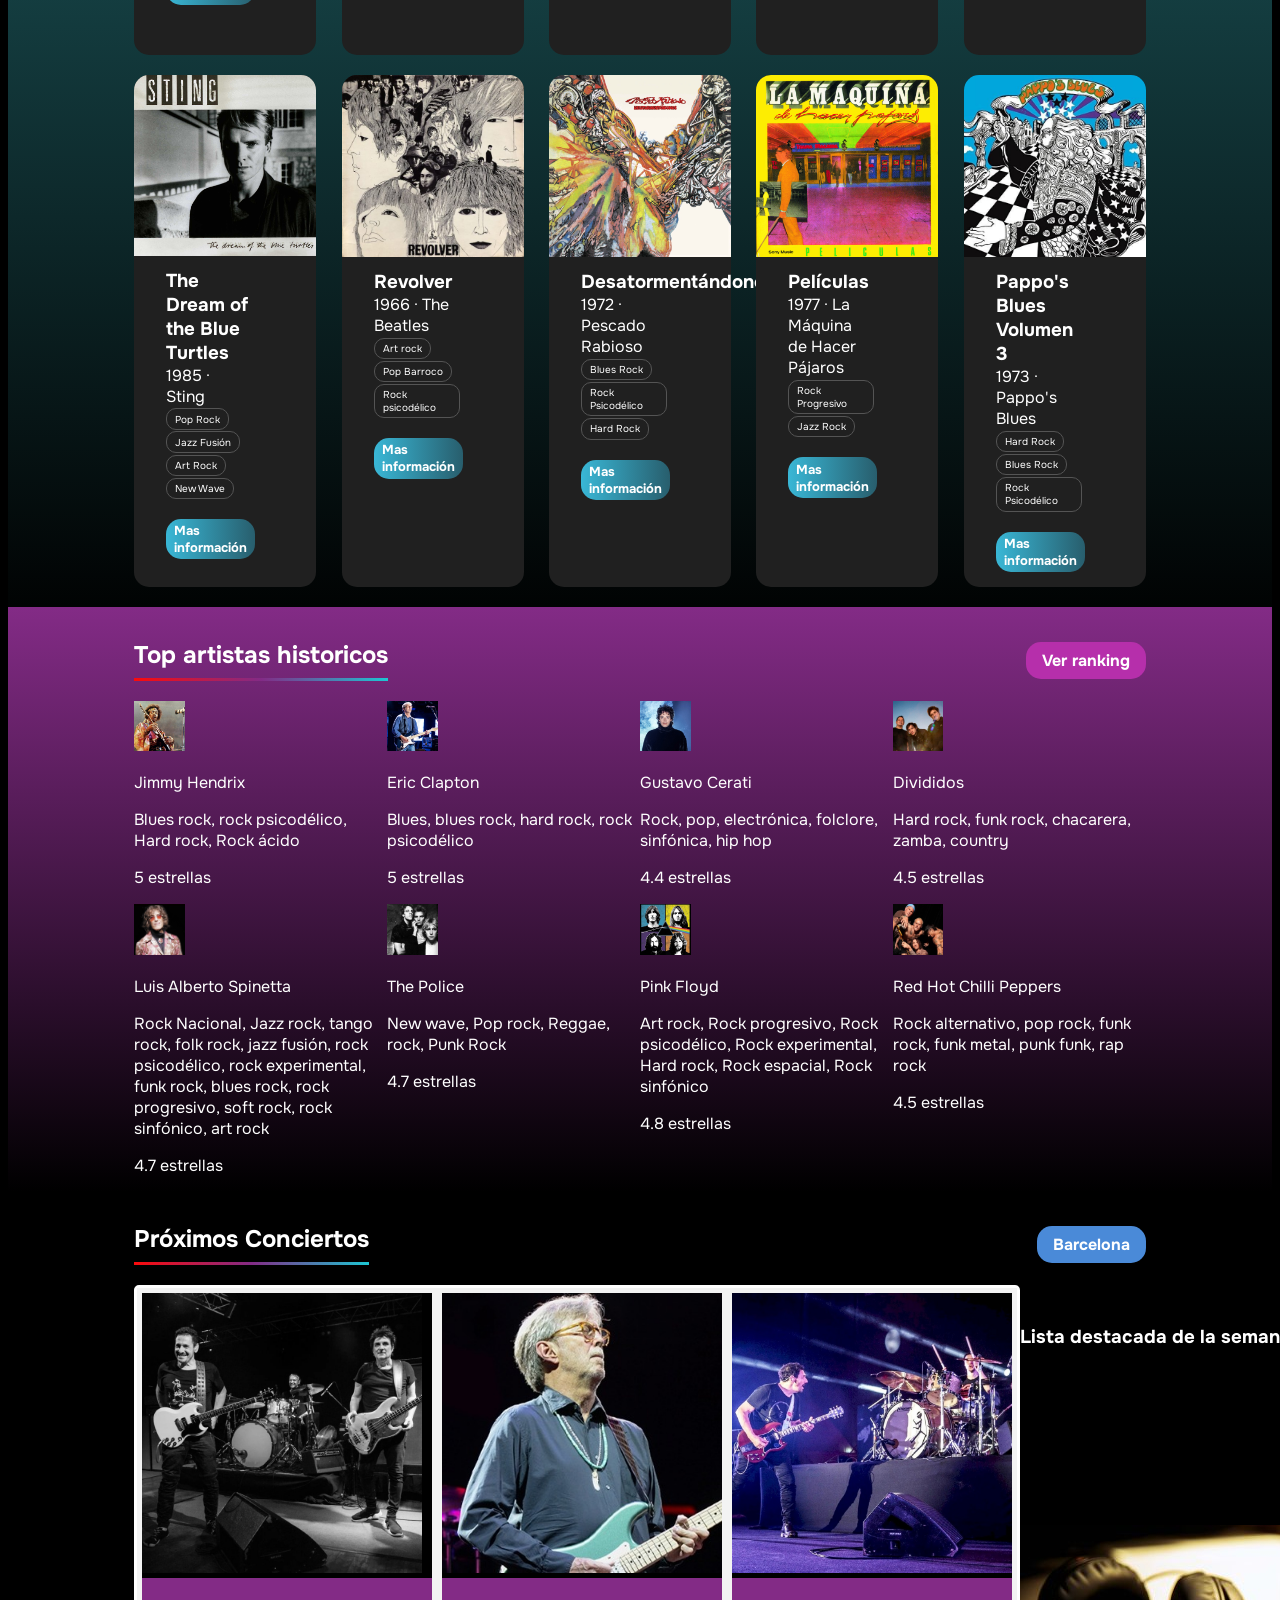
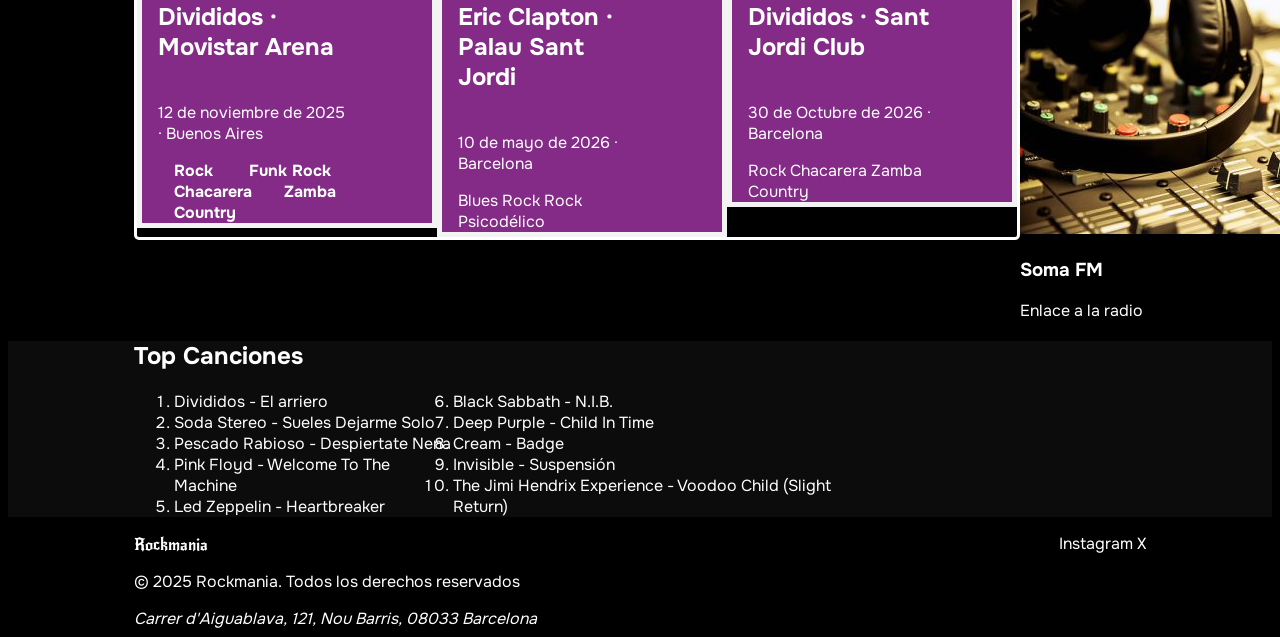
==== commit 802a711e: "17/11v2" ====
--- a/CarracedoEzequiel_Pr2/index.html
+++ b/CarracedoEzequiel_Pr2/index.html
@@ -7,14 +7,13 @@
     <title>Rockmania</title>
     <link rel="icon" type="ico" href="favicon.ico">
     <link rel="stylesheet" href="css/style.css">
-    <link rel="stylesheet" href="css/general.css">
     <link rel="stylesheet" href="css/index.css">
-
+    <link rel="stylesheet" href="css/menu.css">
 </head>
 
 <body class="tipo_general">
     <header class="menu_principal">
-        <h1 class="font_titulo_pagina">Rock<span class="resaltado">mania</span></h1>
+        <h1 class="font_titulo_pagina">Rock<span>mania</span></h1>
         <nav class="tamany_navegacion">
             <ul class="navegacion">
                 <li class="boton"><a href="index.html">Home</a></li>
@@ -27,12 +26,11 @@
     <main>
         <section>
             <article class="container_articulo_principal">
-                <div class="texto_articulo_principal">
-
-                    <h2 class="titulo_articulo"><span class="titulo_articulo_principal">Divididos</span> · Movistar
+                <div>
+                    <h2><span>Divididos</span> · Movistar
                         Arena · <span><br>12 de Noviembre de 2025</span></h2>
 
-                    <p class="parrafo_articulo_principal"> Después de 15 años, La Aplanadora del Rock vuelve con un
+                    <p> Después de 15 años, La Aplanadora del Rock vuelve con un
                         nuevo
                         disco de estudio y una experiencia única para sus fans. El 12 de noviembre en el Movistar
                         Arena,
@@ -44,13 +42,12 @@
                         Una oportunidad imperdible para vivir de cerca el regreso discográfico de una de las bandas
                         más
                         potentes del rock argentino. </p>
-
-                    <footer class="footer_articulo_principal">
+                    <footer>
                         <ul class="lista_articulo_principal">
-                            <li> <a
+                            <li class="boton"> <a
                                     href="https://www.movistararena.com.ar/show/98c631c5-e602-4279-a43f-797376665edb">Entradas</a>
                             </li>
-                            <li> <a
+                            <li class="boton"> <a
                                     href="https://open.spotify.com/artist/6ZIgPKHzpcswB8zh7sRIhx?si=WIdgTFvKQHCFEVHO5VPCTg">Spotify
                                     Divididos</a></li>
                         </ul>
@@ -62,7 +59,7 @@
                     </footer>
                 </div>
 
-                <img src="src/imatges/divididosMovistar.jpg" class="foto_articulo_principal"></img>
+                <img src="src/imatges/divididosMovistar.jpg"></img>
             </article>
 
         </section>
@@ -76,115 +73,160 @@
                 <article class="container_album">
                     <img src="src/imatges/Albums/laEraDeLaBoludez.jpeg">
                     <div class="texto_album">
-
                         <h3>La era de la boludez</h3>
                         <span>1993 · Divididos</span>
-
-
-                        <div>
-                            <footer>
-                                <div>
-                                    <span class="tag">Hard Rock</span> <span class="tag"> Funk Rock</span> <span
-                                        class="tag"> chacarera</span>
-                                    <span class="tag">Zamba </span> <span class="tag">Country</span> <span
-                                        class="tag">Reggae</span>
-                                </div>
-                                <a href="detalle.html">Mas información</a>
-                            </footer>
-                        </div>
-                    </div>
-
+                        <footer>
+                            <div>
+                                <span class="tag">Hard Rock</span> <span class="tag"> Funk Rock</span> <span
+                                    class="tag"> Chacarera</span>
+                                <span class="tag">Zamba </span>
+                            </div>
+                            <div>
+                                <li class="boton"><a href="detalle.html"><span>Mas información</span> </a></li>
+                            </div>
+                        </footer>
+                    </div>
                 </article>
                 <article class="container_album">
                     <img src="src/imatges/Albums/blackSabbath.jpg">
-                    <h3>Black Sabbath</h3>
-                    <p title="año de lanzamiento">1970</p>
-                    <p title="artista">Black Sabbath</p>
-                    <footer>
-                        <p title="genero">Heavy metal, Doom metal​</p>
-                        <a href="detalle.html">Mas información</a>
-                    </footer>
+                    <div class="texto_album">
+                        <h3>Black Sabbath</h3>
+                        <span> 1970 · Black Sabbath </span>
+                        <footer>
+                            <div>
+                                <span class="tag"> Heavy metal​</span> <span class="tag">Doom metal</span>
+                            </div>
+                            <div>
+                                <span class="boton"><a href="detalle.html">Mas información</a></span>
+                            </div>
+                        </footer>
+                    </div>
                 </article>
                 <article class="container_album">
                     <img src="src/imatges/Albums/ledZeppelin.jpg">
-                    <h3>Led Zeppelin IV</h3>
-                    <p title="año de lanzamiento">1971</p>
-                    <p title="artista">Led Zeppelin</p>
-                    <footer>
-                        <p title="genero">Hard Rock</p>
-                        <a href="detalle.html">Mas información</a>
-                    </footer>
+                    <div class="texto_album">
+                        <h3>Led Zeppelin IV</h3>
+                        <span>1971 · Led Zeppelin</span>
+                        <footer>
+                            <div>
+                                <span class="tag">Hard Rock</span>
+                            </div>
+                            <div>
+                                <span class="boton"> <a href="detalle.html">Mas información</a></span>
+                            </div>
+                        </footer>
+                    </div>
                 </article>
                 <article class="container_album">
                     <img src="src/imatges/Albums/inRock.jpg">
-                    <h3>In Rock</h3>
-                    <p title="año de lanzamiento">1970</p>
-                    <p title="artista">Deep Purple</p>
-                    <footer>
-                        <p title="genero">Hard rock, Rock progresivo, Heavy metal</p>
-                        <a href="detalle.html">Mas información</a>
-                    </footer>
+                    <div class="texto_album">
+                        <h3>In Rock</h3>
+                        <span>1970 · Deep Purple</span>
+                        <footer>
+                            <div>
+                                <span class="tag">Hard Rock</span> <span class="tag">Rock progresivo</span> <span
+                                    class="tag">Heavy metal </span>
+                            </div>
+                            <div>
+                                <a class="boton" href="detalle.html">Mas información</a>
+                            </div>
+                        </footer>
+                    </div>
                 </article>
                 <article class="container_album">
                     <img src="src/imatges/Albums/cancionAnimal.jpeg">
-                    <h3>Canción Animal</h3>
-                    <p title="año de lanzamiento">1990</p>
-                    <p title="artista">Soda Stereo</p>
-                    <footer>
-                        <p title="genero">Rock alternativo, hard rock</p>
-                        <a href="detalle.html">Mas información</a>
-                    </footer>
+                    <div class="texto_album">
+                        <h3>Canción Animal</h3>
+                        <span>1990 · Soda Stereo</span>
+                        <footer>
+                            <div>
+                                <span class="tag">Rock Alternativo</span> <span class="tag">Hard Rock</span>
+                            </div>
+                            <div>
+                                <a class="boton" href="detalle.html">Mas información</a>
+                            </div>
+                        </footer>
+                    </div>
                 </article>
                 <article class="container_album">
                     <img src="src/imatges/Albums/blueTurtles.jpg">
-                    <h3>The Dream of the Blue Turtles</h3>
-                    <p>1985</p>
-                    <p>Sting</p>
-                    <footer>
-                        <p>Pop rock, jazz fusión, art rock, New wave</p>
-                        <a href="detalle.html">Mas información</a>
-                    </footer>
+                    <div class="texto_album">
+                        <h3>The Dream of the Blue Turtles</h3>
+                        <span>1985 · Sting</span>
+                        <footer>
+                            <div>
+                                <span class="tag">Pop Rock</span><span class="tag">Jazz Fusión</span> <span
+                                    class="tag">Art Rock</span> <span class="tag"> New
+                                    Wave</span>
+                            </div>
+                            <div>
+                                <a class="boton" href="detalle.html">Mas información</a>
+                            </div>
+                        </footer>
+                    </div>
                 </article>
                 <article class="container_album">
                     <img src="src/imatges/Albums/revolver.jpg">
-                    <h3>Revolver</h3>
-                    <p title="año de lanzamiento">1966</p>
-                    <p title="artista">The Beatles</p>
-                    <footer>
-                        <p title="genero">Art rock, Art pop, Pop barroco, Pop psicodélico, Rock psicodélico, Rock
-                            experimental</p>
-                        <a href="detalle.html">Mas información</a>
-                    </footer>
+                    <div class="texto_album">
+                        <h3>Revolver</h3>
+                        <span>1966 · The Beatles</span>
+                        <footer>
+                            <div>
+                                <span class="tag">Art rock</span><span class="tag">Pop Barroco</span> <span
+                                    class="tag">Rock psicodélico</span>
+                            </div>
+                            <div>
+                                <a class="boton" href="detalle.html">Mas información</a>
+                            </div>
+                        </footer>
+                    </div>
                 </article>
                 <article class="container_album">
                     <img src="src/imatges/Albums/desatormentandonos.jpg">
-                    <h3>Desatormentándonos</h3>
-                    <p title="año de lanzamiento">1972</p>
-                    <p title="artista">Pescado Rabioso</p>
-                    <footer>
-                        <p title="genero">Blues rock, rock psicodélico, hard rock</p>
-                        <a href="detalle.html">Mas información</a>
-                    </footer>
+                    <div class="texto_album">
+                        <h3>Desatormentándonos</h3>
+                        <span>1972 · Pescado Rabioso</span>
+
+                        <footer>
+                            <div>
+                                <span class="tag">Blues Rock</span> <span class="tag">Rock Psicodélico</span> <span
+                                    class="tag"> Hard Rock</span>
+                            </div>
+                            <div>
+                                <a class="boton" href="detalle.html">Mas información</a>
+                            </div>
+                        </footer>
+                    </div>
                 </article>
                 <article class="container_album">
                     <img src="src/imatges/Albums/peliculas.jpeg">
-                    <h3>Películas</h3>
-                    <p title="año de lanzamiento">1977</p>
-                    <p title="artista">La Máquina de Hacer Pájaros</p>
-                    <footer>
-                        <p title="genero"></p>
-                        <a href="detalle.html">Mas información</a>
-                    </footer>
+                    <div class="texto_album">
+                        <h3>Películas</h3>
+                        <span>1977 · La Máquina de Hacer Pájaros</span>
+                        <footer>
+                            <div>
+                                <span class="tag">Rock Progresivo</span> <span class="tag">Jazz Rock</span>
+                            </div>
+                            <div>
+                                <a class="boton" href="detalle.html">Mas información</a>
+                            </div>
+                        </footer>
+                    </div>
                 </article>
                 <article class="container_album">
                     <img src="src/imatges/Albums/papposBluesVol3.jpg">
-                    <h3>Pappo's Blues Volumen 3</h3>
-                    <p title="año de lanzamiento">1973</p>
-                    <p title="artista">Pappo's Blues</p>
-                    <footer>
-                        <p title="genero">Hard rock, blues rock, rock psicodélico</p>
-                        <a href="detalle.html">Mas información</a>
-                    </footer>
+                    <div class="texto_album">
+                        <h3>Pappo's Blues Volumen 3</h3>
+                        <span>1973 · Pappo's Blues</span>
+                        <footer>
+                            <div>
+                                <span class="tag">Hard Rock</span> <span class="tag">Blues Rock</span> <span class="tag">Rock Psicodélico</span>
+                            </div>
+                            <div>
+                                <a class="boton" href="detalle.html">Mas información</a>
+                            </div>
+                        </footer>
+                    </div>
                 </article>
             </div>
         </section>
--- a/CarracedoEzequiel_Pr2/css/style.css
+++ b/CarracedoEzequiel_Pr2/css/style.css
@@ -1,264 +1,57 @@
 @import url('https://fonts.googleapis.com/css2?family=New+Rocker&display=swap');
-@import url('https://fonts.googleapis.com/css2?family=Zalando+Sans:ital,wght@0,200..900;1,200..900&display=swap');
 @import url('https://fonts.googleapis.com/css2?family=Onest:wght@100..900&display=swap');
 
 body {
     background-color: #000000;
     color: #ffffff;
-
 }
 
 *{
-
-
+ /*border: 1px solid blanchedalmond;*/
    
 }
 
 .tipo_general {
     font-family: "Onest", sans-serif;
     font-optical-sizing: auto;
-/*     font-weight: <weight>; */
     font-style: normal;
+}
+
+.font_titulo_pagina {
+    font-family: "New Rocker", system-ui;
+    font-weight: 400;
+    font-style: normal;
+    font-size: 250%;
+    margin-top: 0.5%;
+    margin-bottom: 0.5%;
+}
+
+.font_titulo_pagina span{
+    color: red;
+}
+
+
+.boton {
+    padding: .50rem 1rem;
+    font-weight: bold;
+    border-radius: 15px;
+}
+
+
+.tag {
+
+    border: 1px solid rgb(84, 84, 84);
+    border-radius: 10px;
+    font-size: smaller;
+    padding: .2rem 0.5rem;
+    display: inline-block;
+}
+
+a {
+    text-decoration: none;
+    color: #ffffff;
 }
 
 
 
 
-
-.boton {
-    padding: .50rem 1rem;
-    font-weight: bold;
-    margin: 1%;
-    border-radius: 15px;
-}
-
-nav .boton {
-    background-color: rgb(42, 45, 45);
-    border: 1px solid rgb(84, 84, 84);
-    
-}
-
-#Barcelona {
-    background-color: rgb(24, 211, 211);
-}
-
-
-#artistas_destacados .boton {
-    background-color: rgb(182, 47, 171);
-}
-
-
-
-.container_articulo_principal {
-    display: flex;
-    justify-content: space-between;
-    padding-left: 10%;
-    padding-right: 10%;
-    padding-top: 1%;
-    padding-bottom: 3%;
-}
-
-
-.foto_articulo_principal {
-    border-radius: 5%;
-    padding-bottom: 2%;
-}
-
-.footer_articulo_principal {
-    display: block;
-
-}
-
-.lista_articulo_principal {
-
-
-    list-style: none;
-    display: flex;
-    gap: 15px;
-    padding: 0;
-
-    li:first-child {
-
-        border-radius: 20px;
-        background: linear-gradient(to right, #fd0a0a, #832b86, rgb(28, 200, 212)) padding-box;
-        padding-left: 2%;
-        padding-right: 2%;
-        padding-top: 1%;
-        padding-bottom: 1%;
-        font-weight: bold;
-
-    }
-
-    li:nth-child(2) {
-
-        border-radius: 20px;
-        background: rgb(97, 147, 22);
-        padding-left: 2%;
-        padding-right: 2%;
-        padding-top: 1%;
-        padding-bottom: 1%;
-        font-weight: bold;
-    }
-
-}
-
-.tag {
-
-    border: 1px solid rgb(84, 84, 84);
-    border-radius: 10px;
-    font-size: small;
-    padding: .2rem 0.5rem;
-    margin: .2rem;
-    display: inline-block;
-    
-}
-
-
-
-.container_tags {
-    width: 50%;
-    display: flex;
-    gap: 15px;
-}
-
-.tipografia_negra {
-    color: #ffffff;
-}
-
-.titulo_articulo {
-    font-size: 300%;
-}
-
-.titulo_articulo_principal {
-    background: linear-gradient(to right, #f81414, #ff63bb);
-    -webkit-background-clip: text;
-    -webkit-text-fill-color: transparent;
-
-}
-
-.parrafo_articulo_principal {
-    width: 70%;
-    text-align: justify;
-}
-
-
-
-.seccion_album {
-    margin-top: 1%;
-    padding-left: 10%;
-    padding-right: 10%;
-    display: flex;
-    flex-wrap: wrap;
-    justify-content: space-between;
-
-}
-
-.titulo {
-    padding-left: 10%;
-    padding-right: 10%;
-}
-
-.container_album {
-    width: 18%;
-    background: #202020;
-    border-radius: 15px;
-    margin-bottom: 2%;
-
-    img {
-        width: 100%;
-        border-radius: 15px 15px 0 0;
-        object-fit: cover;
-    }
-}
-
-.texto_album {
-    display: inline-block;
-
-}
-
-.seccion_artistas {
-  
-    padding-left: 10%;
-    padding-right: 10%;
-    display: flex;
-    flex-wrap: wrap;
-    justify-content: space-between;
-}
-
-.container_artista {
-    width: 25%;
-
-    img {
-        width: 20%;
-    }
-}
-
-.conciertos_aside {
-    padding-left: 10%;
-    padding-right: 10%;
-    display: flex;
-    justify-content: space-between;
-}
-
-
-.seccion_top_canciones {
-    padding-left: 10%;
-    padding-right: 10%;
-}
-
-.top_lista {
-    width: 70%;
-    display: flex;
-    justify-content: space-between;
-    
-
-}
-
-.seccion_footer {
-    padding-left: 10%;
-    padding-right: 10%;
-    display: flex;
-    justify-content: space-between;
-}
-
-.titulo_footer {
-    font-family: "New Rocker", system-ui;
-    font-style: normal;
-    font-size: 100%;
-    margin-top: 0.5%;
-}
-
-.resaltado {
-    color: red
-}
-
-.proximos_conciertos {
-    height: 0%;
-    border: 3px solid rgb(62, 92, 224);
-    border-radius: 5px;
-    display: flex;
-}
-
-
-.container_concierto {
-    border: 5px solid rgb(62, 92, 224);
-
-    height: 50%;
-
-    div>h3 {
-        font-size: 150%;
-    }
-
-    img {
-        width: 280px;
-    }
-
-    div {
-        display: flex;
-        flex-direction: column;
-        padding-left: 1rem;
-        padding-right: 5rem;
-        background-color: #832b86;
-
-    }
-}
--- a/CarracedoEzequiel_Pr2/css/index.css
+++ b/CarracedoEzequiel_Pr2/css/index.css
@@ -1,3 +1,6 @@
+
+/*Fondos*/
+
 #albums {
     background: linear-gradient(to top, #010303, #257278);
 }
@@ -11,12 +14,8 @@
 }
 
 
-#albums .boton{
-    background-color: #31a3ac;
-    border: 1px solid #96aeaf;
-    
-    }
-
+
+/*Encabezado general secciones (titulo y enlace a detalle)*/
 
 .encabezado_seccion {
     padding-left: 10%;
@@ -34,3 +33,246 @@
 
     }
 }
+
+
+
+.container_tags {
+    width: 50%;
+    display: flex;
+    gap: 15px;
+}
+
+/* Articulo Principal*/
+
+.container_articulo_principal {
+    display: flex;
+    justify-content: space-between;
+    padding-left: 10%;
+    padding-right: 10%;
+    padding-top: 1%;
+    padding-bottom: 2%;
+}
+
+.container_articulo_principal h2 {
+    font-size: 300%;
+}
+
+.container_articulo_principal h2>span:first-child {
+    background: linear-gradient(to right, #f81414, #e260aa, rgb(226, 16, 233));
+    -webkit-background-clip: text;
+    -webkit-text-fill-color: transparent;
+
+}
+
+.container_articulo_principal footer {
+    display: block;
+}
+
+.container_articulo_principal img {
+    border-radius: 5%;
+    padding-bottom: 2%;
+}
+
+.lista_articulo_principal {
+
+    list-style: none;
+    display: flex;
+    gap: 15px;
+    padding: 0;
+}
+
+.lista_articulo_principal .boton:first-child {
+    background: linear-gradient(to right, #fd0a0a, #832b86, rgb(28, 200, 212)) padding-box;
+}
+
+.lista_articulo_principal .boton:nth-child(2) {
+    background-color: #189f1f;
+}
+
+.container_articulo_principal p {
+    width: 70%;
+    text-align: justify;
+}
+
+
+
+
+/* Seccion album */
+
+#albums .encabezado_seccion span {
+    background-color: #31a3ac;
+    border: 1px solid #96aeaf;
+}
+
+.seccion_album {
+    margin-top: 1%;
+    padding-left: 10%;
+    padding-right: 10%;
+    display: flex;
+    flex-wrap: wrap;
+    justify-content: space-between;
+}
+
+.container_album {
+    width: 18%;
+    background: #202020;
+    border-radius: 15px;
+    margin-bottom: 2%;
+    height: 32rem;
+
+    img {
+        width: 100%;
+        border-radius: 15px 15px 0 0;
+        object-fit: cover;
+    }
+}
+
+.texto_album {
+    padding-left: 2rem;
+    padding-right: 4rem;
+}
+
+.texto_album h3 {
+    margin: 0;
+    margin-top: 0.5rem;
+}
+
+.texto_album .tag {
+    margin-top: 2%;
+    font-size: x-small;
+}
+
+
+.texto_album .boton{
+background: linear-gradient(to right, #39b7d6, #285e6d) padding-box;
+ padding: .20rem .50rem;
+font-size: small;
+margin-top: 1.25rem;
+list-style: none;
+}
+
+
+.container_album footer>div {
+    display: flex;
+    flex-wrap: wrap;
+}
+
+
+
+
+
+
+
+
+
+
+
+
+
+
+
+
+
+
+
+
+
+
+
+
+#Barcelona {
+    background-color: rgb(74, 138, 216);
+}
+
+
+
+
+.seccion_artistas {
+
+    padding-left: 10%;
+    padding-right: 10%;
+    display: flex;
+    flex-wrap: wrap;
+    justify-content: space-between;
+}
+
+.container_artista {
+    width: 25%;
+
+    img {
+        width: 20%;
+    }
+}
+
+.conciertos_aside {
+    padding-left: 10%;
+    padding-right: 10%;
+    display: flex;
+    justify-content: space-between;
+}
+
+
+.seccion_top_canciones {
+    padding-left: 10%;
+    padding-right: 10%;
+}
+
+.top_lista {
+    width: 70%;
+    display: flex;
+    justify-content: space-between;
+
+
+}
+
+.seccion_footer {
+    padding-left: 10%;
+    padding-right: 10%;
+    display: flex;
+    justify-content: space-between;
+}
+
+.titulo_footer {
+    font-family: "New Rocker", system-ui;
+    font-style: normal;
+    font-size: 100%;
+    margin-top: 0.5%;
+}
+
+
+
+.proximos_conciertos {
+    height: 0%;
+    border: 3px solid rgb(255, 255, 255);
+    border-radius: 5px;
+    display: flex;
+}
+
+
+.container_concierto {
+    border: 5px solid rgb(243, 243, 243);
+
+    height: 50%;
+
+    div>h3 {
+        font-size: 150%;
+    }
+
+    img {
+        width: 280px;
+    }
+
+    div {
+        display: flex;
+        flex-direction: column;
+        padding-left: 1rem;
+        padding-right: 5rem;
+        background-color: #832b86;
+
+    }
+}
+
+
+#artistas_destacados .boton {
+    background-color: rgb(182, 47, 171);
+}
--- a/CarracedoEzequiel_Pr2/css/menu.css
+++ b/CarracedoEzequiel_Pr2/css/menu.css
@@ -0,0 +1,29 @@
+.menu_principal {
+    position: sticky;
+    top: 0;
+    background-color: #000000;
+    display: flex;
+    justify-content: space-between;
+    padding-left: 10%;
+    padding-right: 10%;
+    box-sizing: border-box;
+    align-items: center;
+}
+
+.navegacion {
+    display: flex;
+    list-style: none;
+    justify-content: end;
+}
+
+.navegacion .boton:hover {
+    background-color: rgb(234, 4, 4);
+}
+
+nav .boton {
+    background-color: rgb(42, 45, 45);
+    border: 1px solid rgb(84, 84, 84);
+}
+
+
+
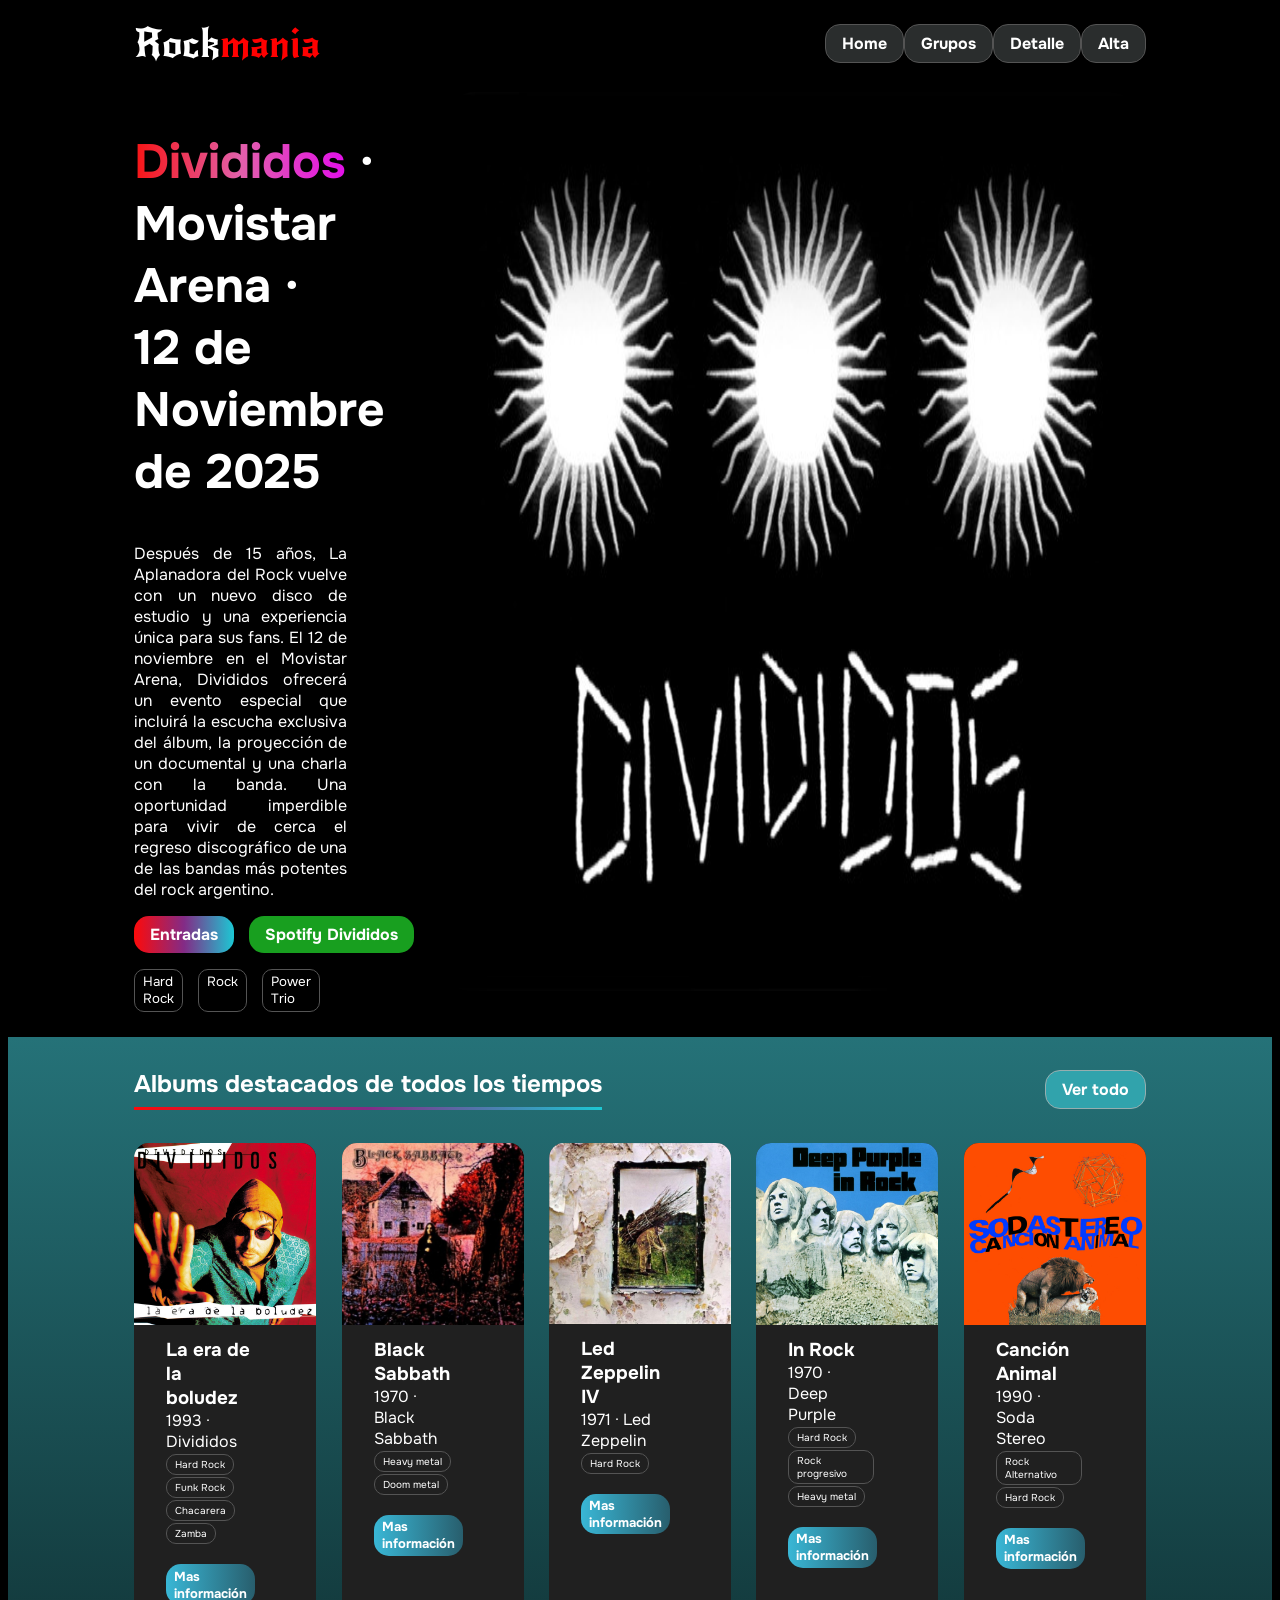
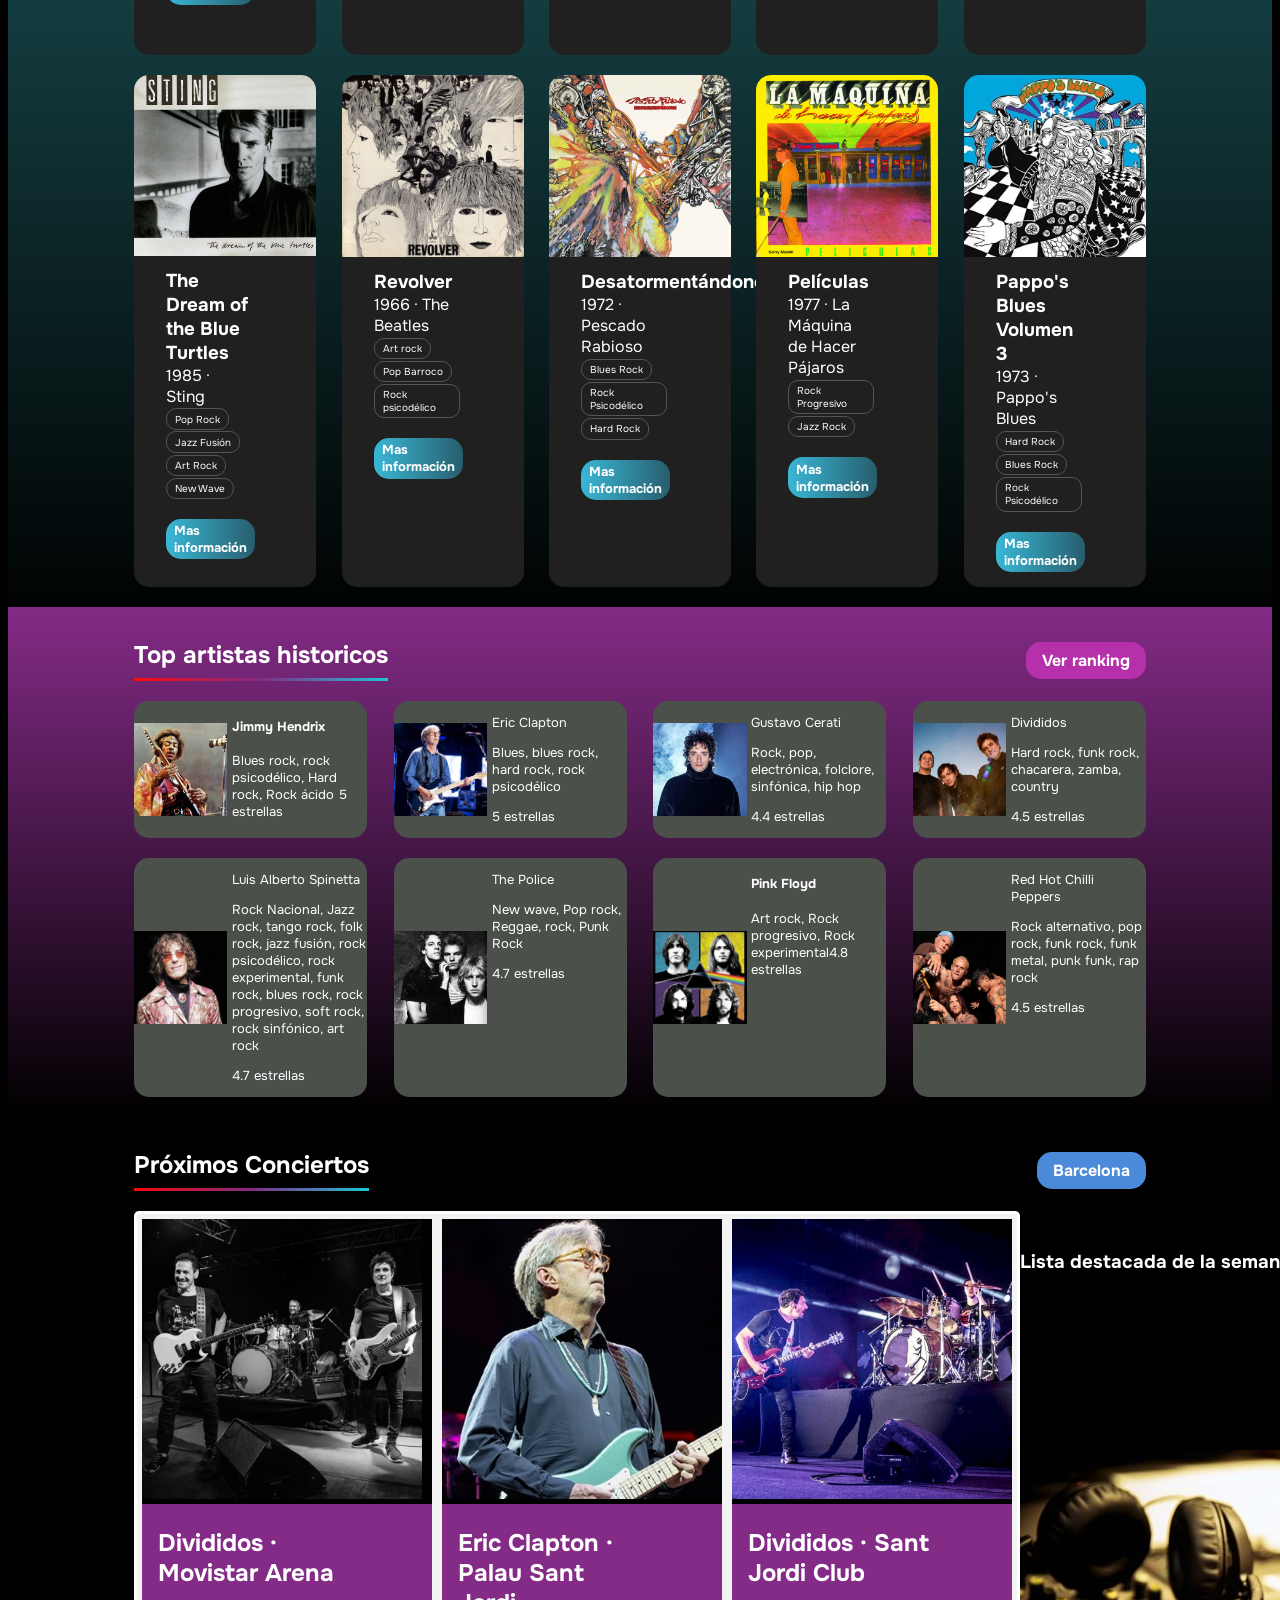
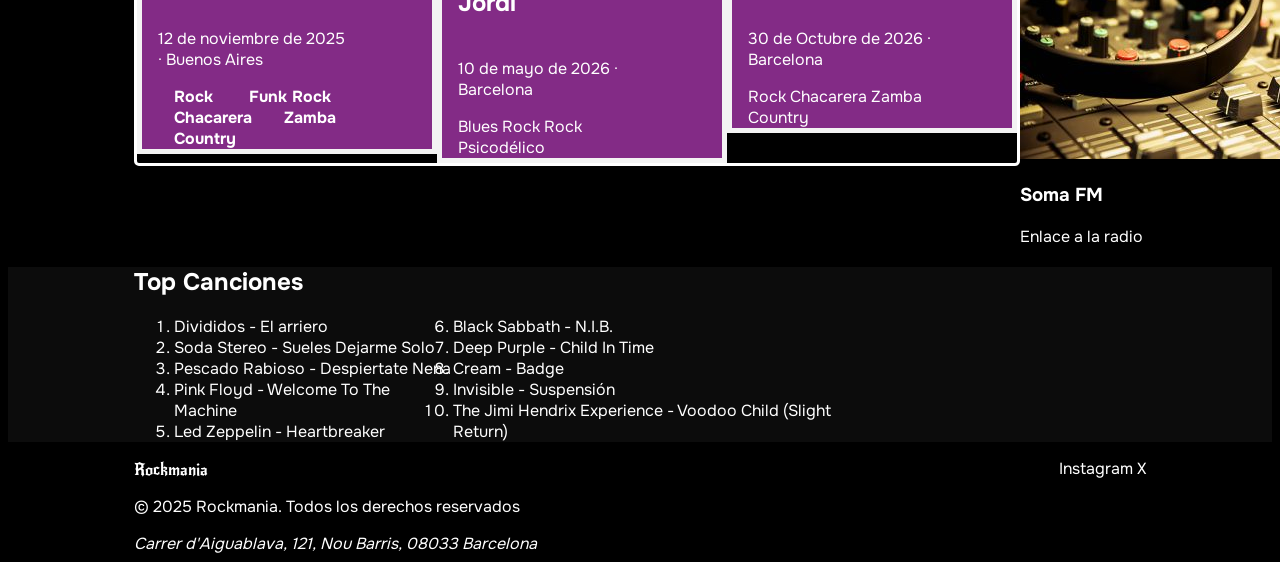
==== commit ed7d2de8: "18/11" ====
--- a/CarracedoEzequiel_Pr2/index.html
+++ b/CarracedoEzequiel_Pr2/index.html
@@ -220,7 +220,8 @@
                         <span>1973 · Pappo's Blues</span>
                         <footer>
                             <div>
-                                <span class="tag">Hard Rock</span> <span class="tag">Blues Rock</span> <span class="tag">Rock Psicodélico</span>
+                                <span class="tag">Hard Rock</span> <span class="tag">Blues Rock</span> <span
+                                    class="tag">Rock Psicodélico</span>
                             </div>
                             <div>
                                 <a class="boton" href="detalle.html">Mas información</a>
@@ -239,54 +240,71 @@
             <div class="seccion_artistas">
                 <article class="container_artista">
                     <img src="src/imatges/Artists/Hendrix.jpg">
-                    <p title="nombre">Jimmy Hendrix</p>
-                    <p title="genero">Blues rock, rock psicodélico, Hard rock, Rock ácido</p>
-                    <p title="valoracion">5 estrellas</p>
+                    <div>
+                        <h4>Jimmy Hendrix</h4>
+                        <span>Blues rock, rock psicodélico, Hard rock, Rock ácido</span>
+                        <span>5 estrellas</span>
+                    </div>
                 </article>
                 <article class="container_artista">
                     <img src="src/imatges/Artists/clatpon.jpg">
-                    <p title="nombre">Eric Clapton</p>
-                    <p title="genero">Blues, blues rock, hard rock, rock psicodélico</p>
-                    <p title="valoracion">5 estrellas</p>
+                    <div>
+                        <p title="nombre">Eric Clapton</p>
+                        <p title="genero">Blues, blues rock, hard rock, rock psicodélico</p>
+                        <p title="valoracion">5 estrellas</p>
+                    </div>
                 </article>
                 <article class="container_artista">
                     <img src="src/imatges/Artists/cerati.jpg">
-                    <p title="nombre">Gustavo Cerati</p>
-                    <p title="genero">Rock, pop, electrónica, folclore, sinfónica, hip hop</p>
-                    <p title="valoracion">4.4 estrellas</p>
+                    <div>
+                        <p title="nombre">Gustavo Cerati</p>
+                        <p title="genero">Rock, pop, electrónica, folclore, sinfónica, hip hop</p>
+                        <p title="valoracion">4.4 estrellas</p>
+                    </div>
                 </article>
                 <article class="container_artista">
                     <img src="src/imatges/Artists/divididos.jpg">
-                    <p title="nombre">Divididos</p>
-                    <p title="genero">Hard rock, funk rock, chacarera, zamba, country​</p>
-                    <p title="valoracion">4.5 estrellas</p>
+                    <div>
+                        <p title="nombre">Divididos</p>
+                        <p title="genero">Hard rock, funk rock, chacarera, zamba, country​</p>
+                        <p title="valoracion">4.5 estrellas</p>
+                    </div>
                 </article>
                 <article class="container_artista">
                     <img src="src/imatges/Artists/spinetta.jpg">
-                    <p title="nombre">Luis Alberto Spinetta</p>
-                    <p title="genero">Rock Nacional, Jazz rock, tango rock, folk rock, jazz fusión, rock psicodélico,
-                        rock
-                        experimental, funk rock, blues rock, rock progresivo, soft rock, rock sinfónico, art rock</p>
-                    <p title="valoracion">4.7 estrellas</p>
+                    <div>
+                        <p title="nombre">Luis Alberto Spinetta</p>
+                        <p title="genero">Rock Nacional, Jazz rock, tango rock, folk rock, jazz fusión, rock
+                            psicodélico,
+                            rock
+                            experimental, funk rock, blues rock, rock progresivo, soft rock, rock sinfónico, art rock
+                        </p>
+                        <p title="valoracion">4.7 estrellas</p>
+                    </div>
                 </article>
                 <article class="container_artista">
                     <img src="src/imatges/Artists/police.jpg">
-                    <p title="nombre">The Police</p>
-                    <p title="genero">New wave, Pop rock, Reggae, rock, Punk Rock</p>
-                    <p title="valoracion">4.7 estrellas</p>
+                    <div>
+                        <p title="nombre">The Police</p>
+                        <p title="genero">New wave, Pop rock, Reggae, rock, Punk Rock</p>
+                        <p title="valoracion">4.7 estrellas</p>
+                    </div>
                 </article>
                 <article class="container_artista">
                     <img src="src/imatges/Artists/pink_floyd.jpg">
-                    <p title="nombre">Pink Floyd</p>
-                    <p title="genero"> Art rock, Rock progresivo, Rock psicodélico, Rock experimental, Hard rock, Rock
-                        espacial, Rock sinfónico​</p>
-                    <p title="valoracion">4.8 estrellas</p>
+                    <div>
+                        <h4>Pink Floyd</h4>
+                        <span> Art rock, Rock progresivo, Rock experimental​</span>
+                        <span>4.8 estrellas</span>
+                    </div>
                 </article>
                 <article class="container_artista">
                     <img src="src/imatges/Artists/red_hot.jpg">
-                    <p title="nombre">Red Hot Chilli Peppers</p>
-                    <p title="genero">Rock alternativo, pop rock, funk rock, funk metal, punk funk, rap rock</p>
-                    <p title="valoracion">4.5 estrellas</p>
+                    <div>
+                        <p title="nombre">Red Hot Chilli Peppers</p>
+                        <p title="genero">Rock alternativo, pop rock, funk rock, funk metal, punk funk, rap rock</p>
+                        <p title="valoracion">4.5 estrellas</p>
+                    </div>
                 </article>
 
             </div>
--- a/CarracedoEzequiel_Pr2/css/index.css
+++ b/CarracedoEzequiel_Pr2/css/index.css
@@ -1,4 +1,3 @@
-
 /*Fondos*/
 
 #albums {
@@ -143,12 +142,12 @@
 }
 
 
-.texto_album .boton{
-background: linear-gradient(to right, #39b7d6, #285e6d) padding-box;
- padding: .20rem .50rem;
-font-size: small;
-margin-top: 1.25rem;
-list-style: none;
+.texto_album .boton {
+    background: linear-gradient(to right, #39b7d6, #285e6d) padding-box;
+    padding: .20rem .50rem;
+    font-size: small;
+    margin-top: 1.25rem;
+    list-style: none;
 }
 
 
@@ -156,6 +155,41 @@
     display: flex;
     flex-wrap: wrap;
 }
+
+
+/* Seccion Artistas */
+
+.seccion_artistas {
+
+    padding-left: 10%;
+    padding-right: 10%;
+    display: flex;
+    flex-wrap: wrap;
+    justify-content: space-between;
+}
+
+.container_artista {
+    width: 23%;
+    display: flex;
+    background-color: #4b504b;
+    border-radius: 15px;
+    margin-bottom: 2%;
+}
+
+.container_artista img {
+    width: 40%;
+    object-fit: contain;
+    border-radius: 15px;
+}
+
+.container_artista div {
+    margin-left: 2%;
+    display: inline;
+    font-size: small;
+
+}
+
+
 
 
 
@@ -187,22 +221,7 @@
 
 
 
-.seccion_artistas {
-
-    padding-left: 10%;
-    padding-right: 10%;
-    display: flex;
-    flex-wrap: wrap;
-    justify-content: space-between;
-}
-
-.container_artista {
-    width: 25%;
-
-    img {
-        width: 20%;
-    }
-}
+
 
 .conciertos_aside {
     padding-left: 10%;
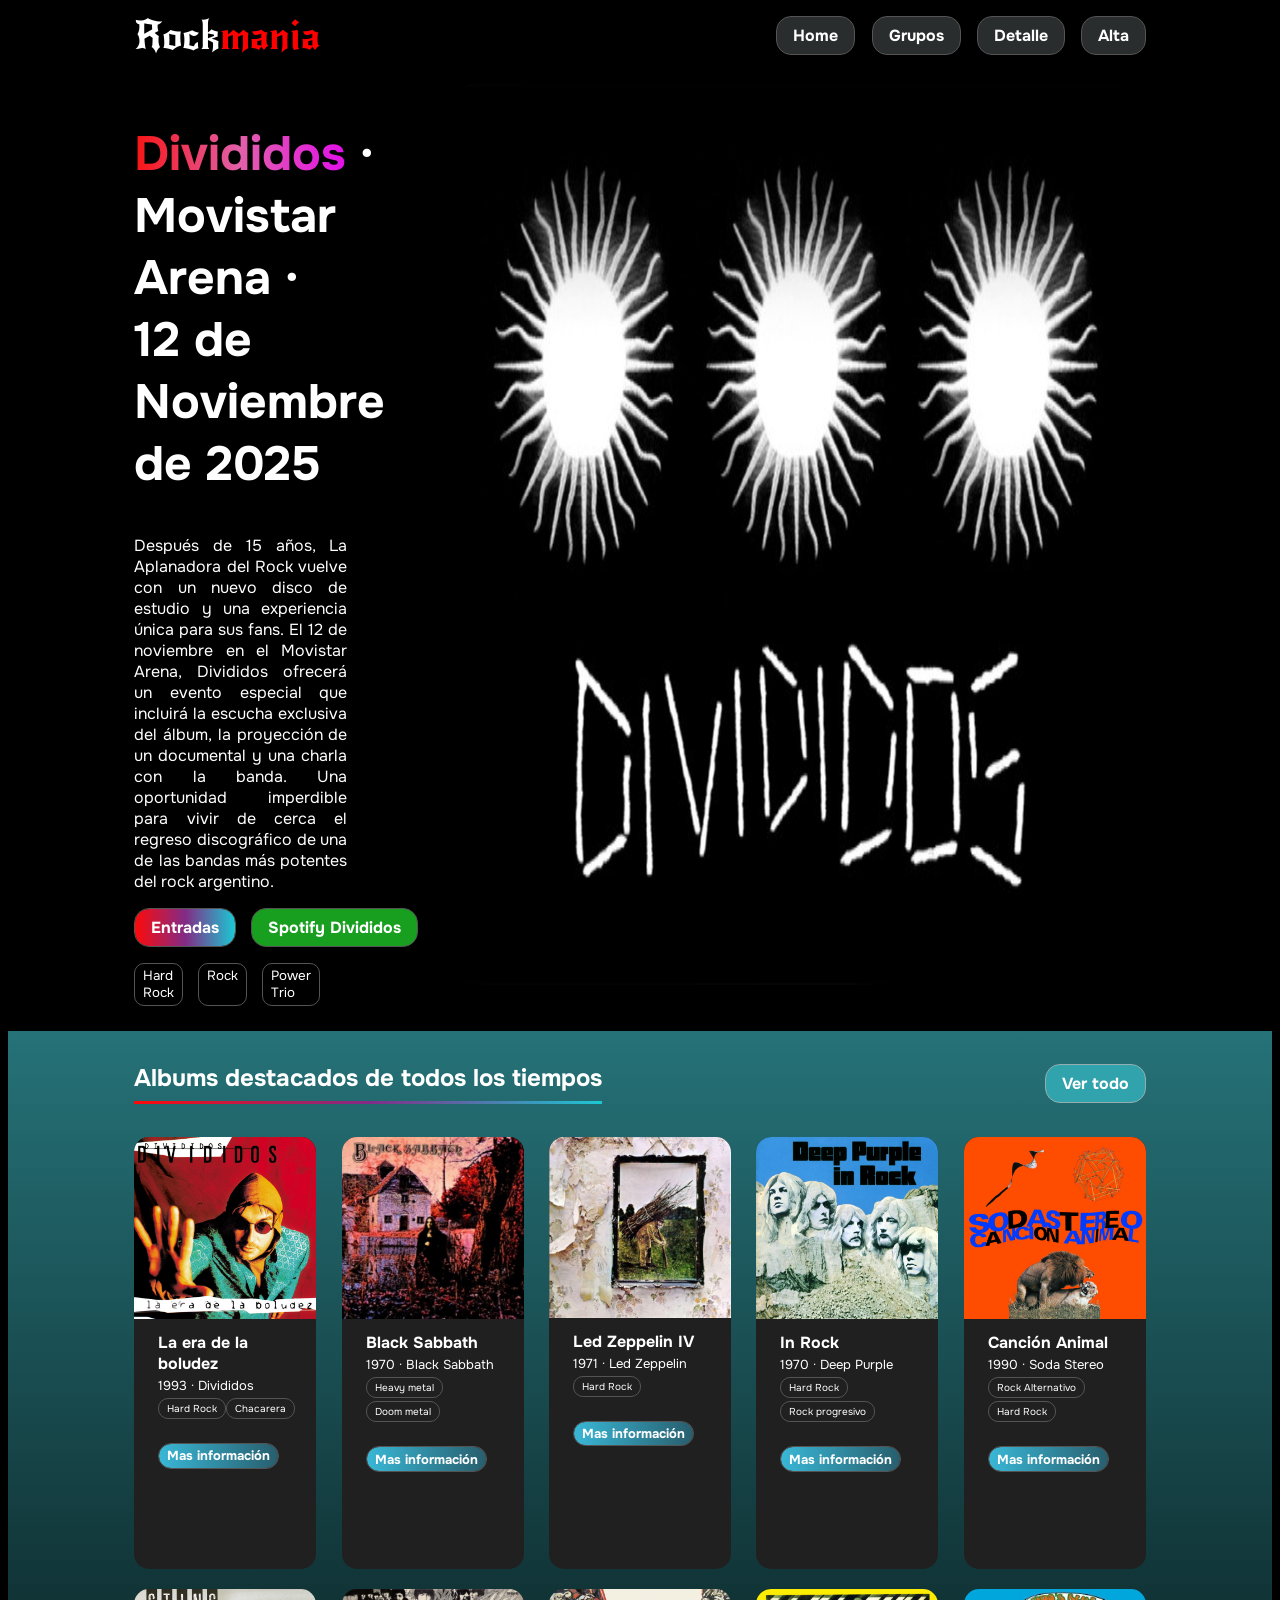
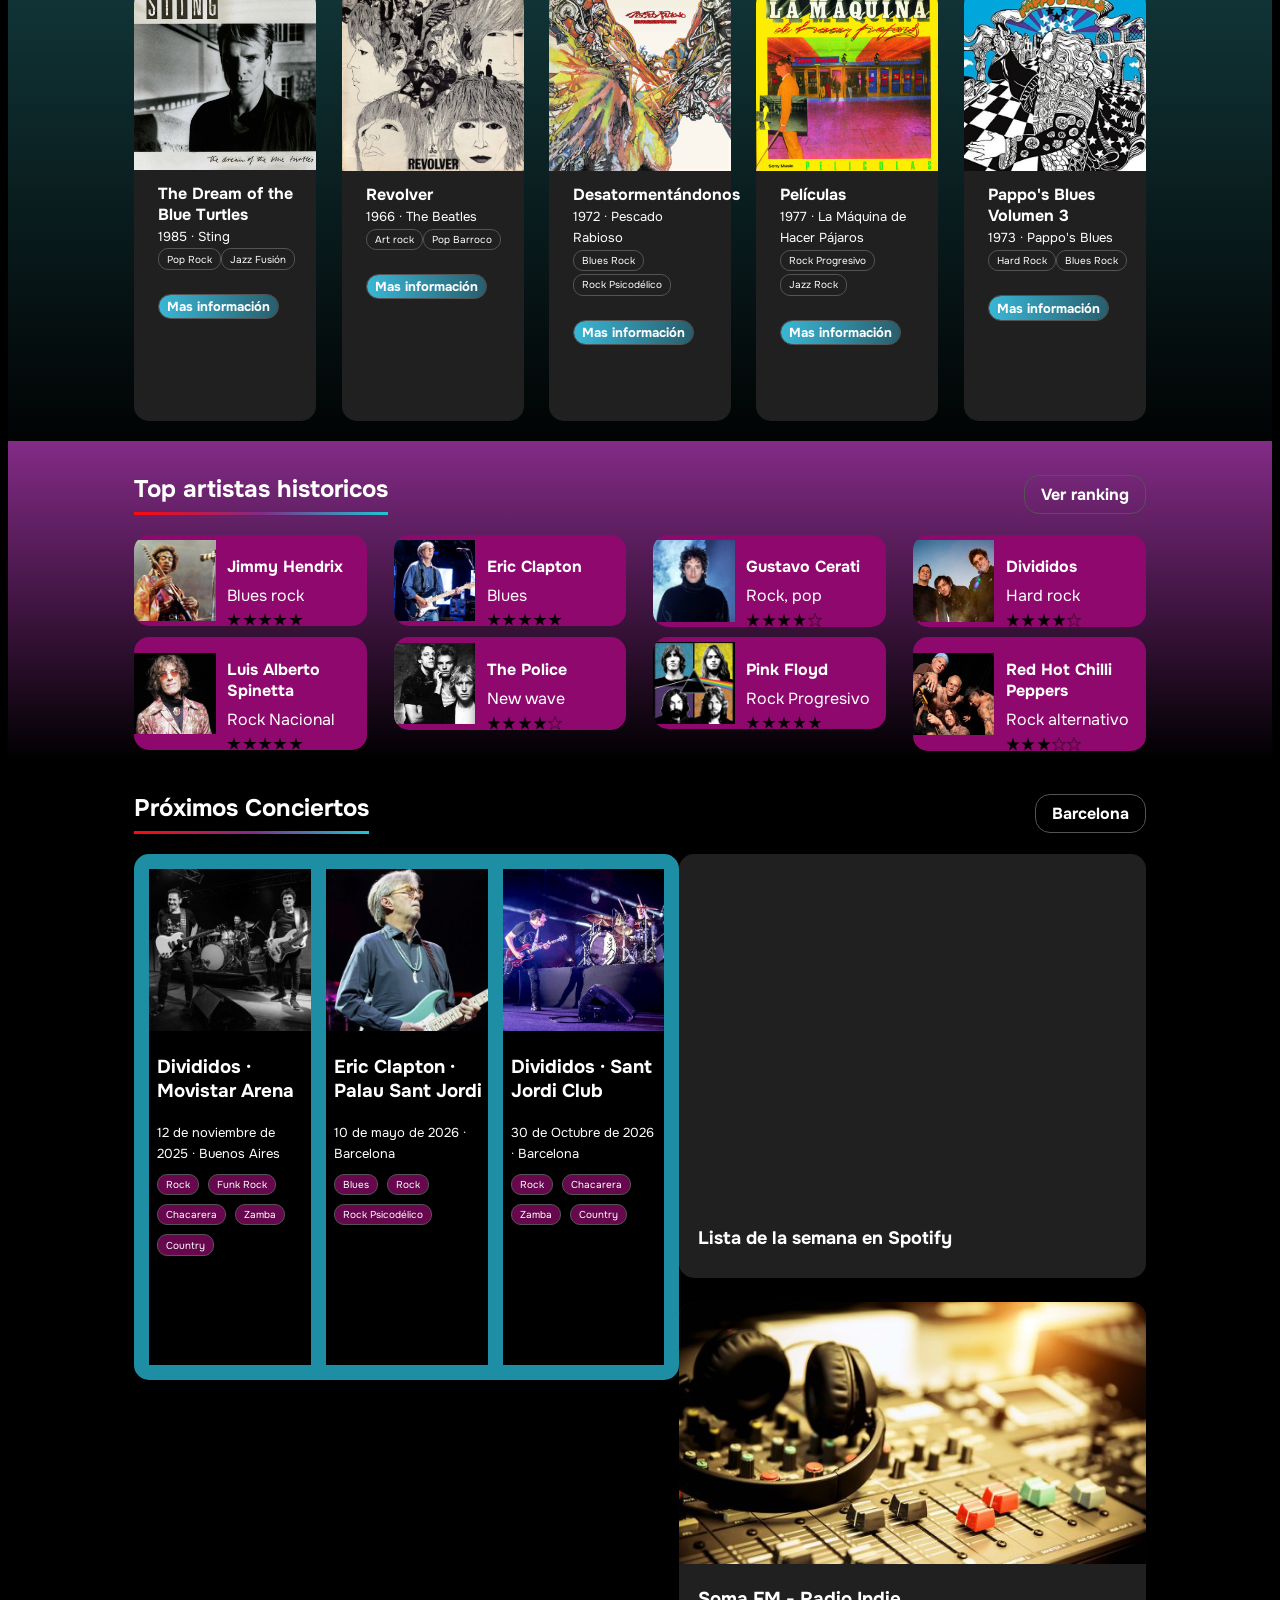
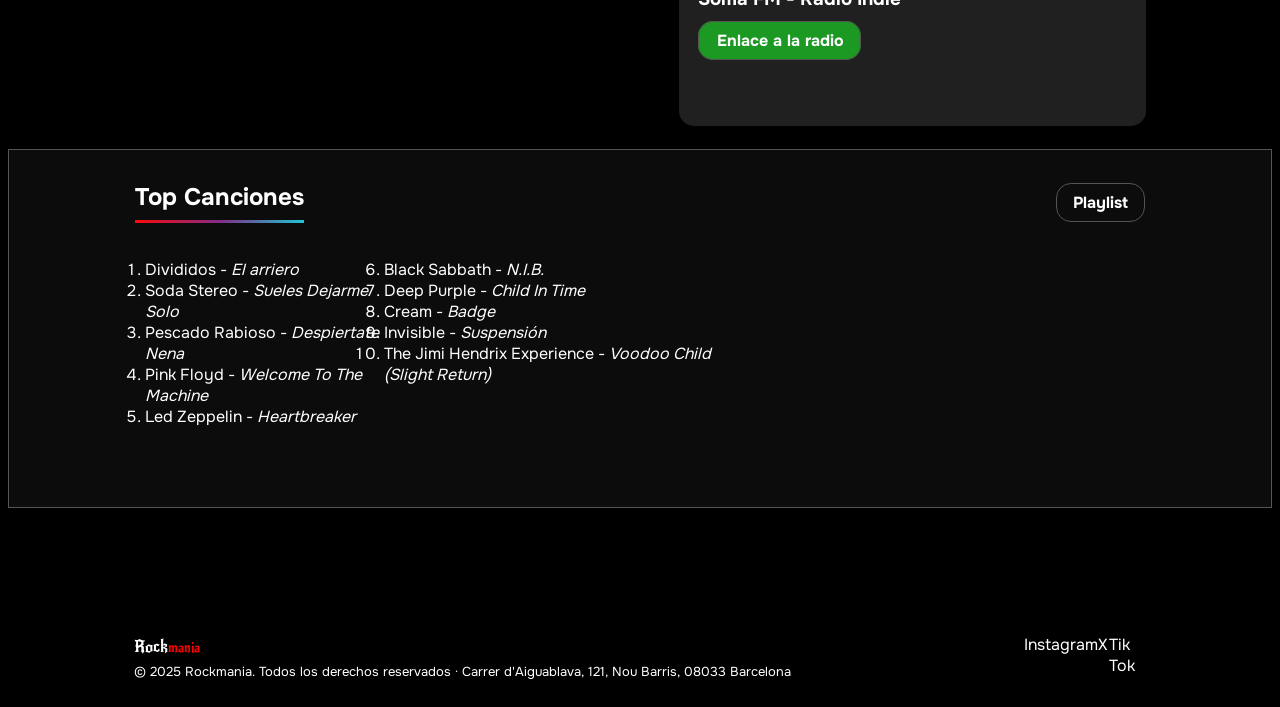
==== commit ec803b65: "19/11" ====
--- a/CarracedoEzequiel_Pr2/index.html
+++ b/CarracedoEzequiel_Pr2/index.html
@@ -14,7 +14,7 @@
 <body class="tipo_general">
     <header class="menu_principal">
         <h1 class="font_titulo_pagina">Rock<span>mania</span></h1>
-        <nav class="tamany_navegacion">
+        <nav>
             <ul class="navegacion">
                 <li class="boton"><a href="index.html">Home</a></li>
                 <li class="boton"><a href="grupos.html">Grupos</a></li>
@@ -22,6 +22,7 @@
                 <li class="boton"><a href="alta.html">Alta</a></li>
             </ul>
         </nav>
+    
     </header>
     <main>
         <section>
@@ -77,9 +78,8 @@
                         <span>1993 · Divididos</span>
                         <footer>
                             <div>
-                                <span class="tag">Hard Rock</span> <span class="tag"> Funk Rock</span> <span
-                                    class="tag"> Chacarera</span>
-                                <span class="tag">Zamba </span>
+                                <span class="tag">Hard Rock</span><span class="tag"> Chacarera</span>
+
                             </div>
                             <div>
                                 <li class="boton"><a href="detalle.html"><span>Mas información</span> </a></li>
@@ -124,8 +124,7 @@
                         <span>1970 · Deep Purple</span>
                         <footer>
                             <div>
-                                <span class="tag">Hard Rock</span> <span class="tag">Rock progresivo</span> <span
-                                    class="tag">Heavy metal </span>
+                                <span class="tag">Hard Rock</span> <span class="tag">Rock progresivo</span>
                             </div>
                             <div>
                                 <a class="boton" href="detalle.html">Mas información</a>
@@ -155,9 +154,7 @@
                         <span>1985 · Sting</span>
                         <footer>
                             <div>
-                                <span class="tag">Pop Rock</span><span class="tag">Jazz Fusión</span> <span
-                                    class="tag">Art Rock</span> <span class="tag"> New
-                                    Wave</span>
+                                <span class="tag">Pop Rock</span><span class="tag">Jazz Fusión</span>
                             </div>
                             <div>
                                 <a class="boton" href="detalle.html">Mas información</a>
@@ -172,8 +169,7 @@
                         <span>1966 · The Beatles</span>
                         <footer>
                             <div>
-                                <span class="tag">Art rock</span><span class="tag">Pop Barroco</span> <span
-                                    class="tag">Rock psicodélico</span>
+                                <span class="tag">Art rock</span><span class="tag">Pop Barroco</span>
                             </div>
                             <div>
                                 <a class="boton" href="detalle.html">Mas información</a>
@@ -189,8 +185,7 @@
 
                         <footer>
                             <div>
-                                <span class="tag">Blues Rock</span> <span class="tag">Rock Psicodélico</span> <span
-                                    class="tag"> Hard Rock</span>
+                                <span class="tag">Blues Rock</span> <span class="tag">Rock Psicodélico</span>
                             </div>
                             <div>
                                 <a class="boton" href="detalle.html">Mas información</a>
@@ -220,8 +215,7 @@
                         <span>1973 · Pappo's Blues</span>
                         <footer>
                             <div>
-                                <span class="tag">Hard Rock</span> <span class="tag">Blues Rock</span> <span
-                                    class="tag">Rock Psicodélico</span>
+                                <span class="tag">Hard Rock</span> <span class="tag">Blues Rock</span>
                             </div>
                             <div>
                                 <a class="boton" href="detalle.html">Mas información</a>
@@ -237,94 +231,138 @@
                 <h2>Top artistas historicos</h2>
                 <span class="boton">Ver ranking</span>
             </div>
-            <div class="seccion_artistas">
+            <div class="seccion_artista">
                 <article class="container_artista">
                     <img src="src/imatges/Artists/Hendrix.jpg">
                     <div>
                         <h4>Jimmy Hendrix</h4>
-                        <span>Blues rock, rock psicodélico, Hard rock, Rock ácido</span>
-                        <span>5 estrellas</span>
+                        <span>Blues rock</span>
+
+                        <div class="estrellas_ranking">
+                            <img src="src/imatges/Artists/estrella_completa.png" alt="Estrella completa">
+                            <img src="src/imatges/Artists/estrella_completa.png" alt="Estrella completa">
+                            <img src="src/imatges/Artists/estrella_completa.png" alt="Estrella completa">
+                            <img src="src/imatges/Artists/estrella_completa.png" alt="Estrella completa">
+                            <img src="src/imatges/Artists/estrella_completa.png" alt="Estrella completa">
+                        </div>
+
                     </div>
                 </article>
                 <article class="container_artista">
                     <img src="src/imatges/Artists/clatpon.jpg">
                     <div>
-                        <p title="nombre">Eric Clapton</p>
-                        <p title="genero">Blues, blues rock, hard rock, rock psicodélico</p>
-                        <p title="valoracion">5 estrellas</p>
+                        <h4>Eric Clapton</h4>
+                        <span>Blues</span>
+                        <div class="estrellas_ranking">
+                            <img src="src/imatges/Artists/estrella_completa.png" alt="Estrella completa">
+                            <img src="src/imatges/Artists/estrella_completa.png" alt="Estrella completa">
+                            <img src="src/imatges/Artists/estrella_completa.png" alt="Estrella completa">
+                            <img src="src/imatges/Artists/estrella_completa.png" alt="Estrella completa">
+                            <img src="src/imatges/Artists/estrella_completa.png" alt="Estrella completa">
+                        </div>
                     </div>
                 </article>
                 <article class="container_artista">
                     <img src="src/imatges/Artists/cerati.jpg">
                     <div>
-                        <p title="nombre">Gustavo Cerati</p>
-                        <p title="genero">Rock, pop, electrónica, folclore, sinfónica, hip hop</p>
-                        <p title="valoracion">4.4 estrellas</p>
+                        <h4>Gustavo Cerati</h4>
+                        <span>Rock, pop</span>
+                        <div class="estrellas_ranking">
+                            <img src="src/imatges/Artists/estrella_completa.png" alt="Estrella completa">
+                            <img src="src/imatges/Artists/estrella_completa.png" alt="Estrella completa">
+                            <img src="src/imatges/Artists/estrella_completa.png" alt="Estrella completa">
+                            <img src="src/imatges/Artists/estrella_completa.png" alt="Estrella completa">
+                            <img src="src/imatges/Artists/estrella_vacia.png" alt="Estrella vacia">
+                        </div>
                     </div>
                 </article>
                 <article class="container_artista">
                     <img src="src/imatges/Artists/divididos.jpg">
                     <div>
-                        <p title="nombre">Divididos</p>
-                        <p title="genero">Hard rock, funk rock, chacarera, zamba, country​</p>
-                        <p title="valoracion">4.5 estrellas</p>
+                        <h4>Divididos</h4>
+                        <span>Hard rock</span>
+                        <div class="estrellas_ranking">
+                            <img src="src/imatges/Artists/estrella_completa.png" alt="Estrella completa">
+                            <img src="src/imatges/Artists/estrella_completa.png" alt="Estrella completa">
+                            <img src="src/imatges/Artists/estrella_completa.png" alt="Estrella completa">
+                            <img src="src/imatges/Artists/estrella_completa.png" alt="Estrella completa">
+                            <img src="src/imatges/Artists/estrella_vacia.png" alt="Estrella vacia">
+                        </div>
                     </div>
                 </article>
                 <article class="container_artista">
                     <img src="src/imatges/Artists/spinetta.jpg">
                     <div>
-                        <p title="nombre">Luis Alberto Spinetta</p>
-                        <p title="genero">Rock Nacional, Jazz rock, tango rock, folk rock, jazz fusión, rock
-                            psicodélico,
-                            rock
-                            experimental, funk rock, blues rock, rock progresivo, soft rock, rock sinfónico, art rock
-                        </p>
-                        <p title="valoracion">4.7 estrellas</p>
+                        <h4>Luis Alberto Spinetta</h4>
+                        <span>Rock Nacional</span>
+                        <div class="estrellas_ranking">
+                            <img src="src/imatges/Artists/estrella_completa.png" alt="Estrella completa">
+                            <img src="src/imatges/Artists/estrella_completa.png" alt="Estrella completa">
+                            <img src="src/imatges/Artists/estrella_completa.png" alt="Estrella completa">
+                            <img src="src/imatges/Artists/estrella_completa.png" alt="Estrella completa">
+                            <img src="src/imatges/Artists/estrella_completa.png" alt="Estrella completa">
+                        </div>
                     </div>
                 </article>
                 <article class="container_artista">
                     <img src="src/imatges/Artists/police.jpg">
                     <div>
-                        <p title="nombre">The Police</p>
-                        <p title="genero">New wave, Pop rock, Reggae, rock, Punk Rock</p>
-                        <p title="valoracion">4.7 estrellas</p>
+                        <h4>The Police</h4>
+                        <span>New wave</span>
+                        <div class="estrellas_ranking">
+                            <img src="src/imatges/Artists/estrella_completa.png" alt="Estrella completa">
+                            <img src="src/imatges/Artists/estrella_completa.png" alt="Estrella completa">
+                            <img src="src/imatges/Artists/estrella_completa.png" alt="Estrella completa">
+                            <img src="src/imatges/Artists/estrella_completa.png" alt="Estrella completa">
+                            <img src="src/imatges/Artists/estrella_vacia.png" alt="Estrella vacia">
+                        </div>
                     </div>
                 </article>
                 <article class="container_artista">
                     <img src="src/imatges/Artists/pink_floyd.jpg">
                     <div>
                         <h4>Pink Floyd</h4>
-                        <span> Art rock, Rock progresivo, Rock experimental​</span>
-                        <span>4.8 estrellas</span>
+                        <span>Rock Progresivo</span>
+                        <div class="estrellas_ranking">
+                            <img src="src/imatges/Artists/estrella_completa.png" alt="Estrella completa">
+                            <img src="src/imatges/Artists/estrella_completa.png" alt="Estrella completa">
+                            <img src="src/imatges/Artists/estrella_completa.png" alt="Estrella completa">
+                            <img src="src/imatges/Artists/estrella_completa.png" alt="Estrella completa">
+                            <img src="src/imatges/Artists/estrella_completa.png" alt="Estrella completa">
+                        </div>
                     </div>
                 </article>
                 <article class="container_artista">
                     <img src="src/imatges/Artists/red_hot.jpg">
                     <div>
-                        <p title="nombre">Red Hot Chilli Peppers</p>
-                        <p title="genero">Rock alternativo, pop rock, funk rock, funk metal, punk funk, rap rock</p>
-                        <p title="valoracion">4.5 estrellas</p>
-                    </div>
-                </article>
-
-            </div>
-
+                        <h4>Red Hot Chilli Peppers</h4>
+                        <span>Rock alternativo</span>
+                        <div class="estrellas_ranking">
+                            <img src="src/imatges/Artists/estrella_completa.png" alt="Estrella completa">
+                            <img src="src/imatges/Artists/estrella_completa.png" alt="Estrella completa">
+                            <img src="src/imatges/Artists/estrella_completa.png" alt="Estrella completa">
+                            <img src="src/imatges/Artists/estrella_vacia.png" alt="Estrella completa">
+                            <img src="src/imatges/Artists/estrella_vacia.png" alt="Estrella completa">
+                        </div>
+                    </div>
+                </article>
+            </div>
         </section>
     </main>
     <div class="encabezado_seccion">
         <h2>Próximos Conciertos</h2>
         <span id="Barcelona" class="boton">Barcelona</span>
     </div>
-    <div class="conciertos_aside">
-        <section class="proximos_conciertos">
+    <div class="conciertos_aside_container">
+        <section class="recuadro_proximos_conciertos">
             <article class="container_concierto">
-                <img class="imagen_conciertos" src="src/imatges/divididos.jpg">
+                <img src="src/imatges/divididos.jpg">
                 <div>
                     <h3>Divididos · Movistar Arena </h3>
-                    <p>12 de noviembre de 2025 · Buenos Aires</p>
+                    <span>12 de noviembre de 2025 · Buenos Aires</span>
                     <footer>
-                        <span class="boton">Rock</span> <span class="boton">Funk Rock</span><span class="boton">
-                            Chacarera</span><span class="boton">Zamba</span> <span class="boton"> Country</span>
+                        <span class="tag">Rock</span> <span class="tag">Funk Rock</span><span class="tag">
+                            Chacarera</span><span class="tag">Zamba</span> <span class="tag"> Country</span>
                     </footer>
                 </div>
             </article>
@@ -332,19 +370,21 @@
                 <img src="src/imatges/eric_clapton.jpg">
                 <div>
                     <h3>Eric Clapton · Palau Sant Jordi</h3>
-                    <p>10 de mayo de 2026 · Barcelona</p>
+                    <span>10 de mayo de 2026 · Barcelona</span>
                     <footer>
-                        <span>Blues</span> <span>Rock</span> <span>Rock Psicodélico</span>
+                        <span class="tag">Blues</span> <span class="tag">Rock</span> <span class="tag">Rock
+                            Psicodélico</span>
                     </footer>
                 </div>
             </article>
             <article class="container_concierto">
-                <img class="imagen_conciertos" src="src/imatges/divididosVivo.jpg">
+                <img src="src/imatges/divididosVivo.jpg">
                 <div>
                     <h3>Divididos · Sant Jordi Club</h3>
-                    <p>30 de Octubre de 2026 · Barcelona</p>
+                    <span>30 de Octubre de 2026 · Barcelona</span>
                     <footer>
-                        <span> Rock</span> <span>Chacarera</span> <span>Zamba</span> <span>Country</span>
+                        <span class="tag"> Rock</span> <span class="tag">Chacarera</span> <span class="tag">Zamba</span>
+                        <span class="tag">Country</span>
                     </footer>
                 </div>
             </article>
@@ -352,25 +392,30 @@
         </section>
 
         <aside>
-            <article>
-                <img>
-                <h3>Lista destacada de la semana</h3>
+            <article class="container_radio">
                 <iframe data-testid="embed-iframe" style="border-radius:12px"
                     src="https://open.spotify.com/embed/playlist/2saIgDD1JlvVnL1x9wrfOG?utm_source=generator&theme=0"
-                    width="100%" height="152" frameBorder="0" allowfullscreen=""
+                    width="100%" height="360" frameBorder="0" allowfullscreen=""
                     allow="autoplay; clipboard-write; encrypted-media; fullscreen; picture-in-picture"
                     loading="lazy"></iframe>
-            </article>
-            <article>
+                <div>
+                    <span>Lista de la semana en Spotify</span>
+                </div>
+            </article>
+            <article class="container_radio">
                 <img src="src/imatges/radioIndie.jpg">
-                <h3>Soma FM</h3>
-                <a href="https://www.radio.es/s/somafm-indiepoprocks">Enlace a la radio</a>
+                <h3>Soma FM - Radio Indie</h3>
+                <a class="boton" href="https://www.radio.es/s/somafm-indiepoprocks">Enlace a la radio</a>
             </article>
         </aside>
     </div>
     <section id="top_canciones">
+        <div class="encabezado_seccion">
+            <h2>Top Canciones</h2>
+            <a class="boton"
+                href="https://open.spotify.com/playlist/37i9dQZF1DWSo7PX7dbgH8?si=a5a40ad814b44875">Playlist</a>
+        </div>
         <div class="seccion_top_canciones">
-            <h2>Top Canciones</h2>
             <ol class="top_lista">
                 <span>
                     <li>
@@ -413,14 +458,21 @@
     </section>
     <footer class="seccion_footer">
         <div>
-            <p class="titulo_footer">Rock<span class="resaltado">mania</span></p>
-            <p>&copy; 2025 Rockmania. Todos los derechos reservados</p>
-            <address><a href="https://maps.app.goo.gl/htboXodvyVePiQH66"> Carrer d'Aiguablava, 121, Nou Barris, 08033
-                    Barcelona </a></address>
+            <p class="font_titulo_pagina">Rock<span class="resaltado">mania</span></p>
+            <span>&copy; 2025 Rockmania. Todos los derechos reservados · <a
+                    href="https://maps.app.goo.gl/htboXodvyVePiQH66"> Carrer d'Aiguablava, 121, Nou Barris, 08033
+                    Barcelona </a></span>
         </div>
         <div>
-            <a href="https://www.instagram.com/">Instagram</a>
-            <a href="https://x.com/?lang=es">X</a>
+            <div>
+                <a href="https://www.instagram.com/">Instagram</a>
+            </div>
+            <div>
+                <a href="https://x.com/?lang=es">X</a>
+            </div>
+            <div>
+                <a href="https://x.com/?lang=es">Tik Tok</a>
+            </div>
         </div>
     </footer>
 </body>
--- a/CarracedoEzequiel_Pr2/css/style.css
+++ b/CarracedoEzequiel_Pr2/css/style.css
@@ -4,6 +4,7 @@
 body {
     background-color: #000000;
     color: #ffffff;
+    margin-top: 0;
 }
 
 *{
@@ -35,6 +36,7 @@
     padding: .50rem 1rem;
     font-weight: bold;
     border-radius: 15px;
+    border: 1px solid rgb(84, 84, 84);
 }
 
 
--- a/CarracedoEzequiel_Pr2/css/index.css
+++ b/CarracedoEzequiel_Pr2/css/index.css
@@ -34,7 +34,6 @@
 }
 
 
-
 .container_tags {
     width: 50%;
     display: flex;
@@ -82,6 +81,10 @@
 
 .lista_articulo_principal .boton:first-child {
     background: linear-gradient(to right, #fd0a0a, #832b86, rgb(28, 200, 212)) padding-box;
+}
+
+.lista_articulo_principal .boton:first-child:hover {
+    transition:1ms;
 }
 
 .lista_articulo_principal .boton:nth-child(2) {
@@ -117,7 +120,9 @@
     background: #202020;
     border-radius: 15px;
     margin-bottom: 2%;
-    height: 32rem;
+    min-height: 27rem;
+
+
 
     img {
         width: 100%;
@@ -127,13 +132,18 @@
 }
 
 .texto_album {
-    padding-left: 2rem;
-    padding-right: 4rem;
+    padding-left: 1.5rem;
+    padding-right: 1rem;
+
+    span {
+        font-size: small;
+    }
 }
 
 .texto_album h3 {
     margin: 0;
     margin-top: 0.5rem;
+    font-size: medium;
 }
 
 .texto_album .tag {
@@ -146,8 +156,8 @@
     background: linear-gradient(to right, #39b7d6, #285e6d) padding-box;
     padding: .20rem .50rem;
     font-size: small;
-    margin-top: 1.25rem;
     list-style: none;
+    margin-top: 1.50rem;
 }
 
 
@@ -159,10 +169,9 @@
 
 /* Seccion Artistas */
 
-.seccion_artistas {
-
-    padding-left: 10%;
-    padding-right: 10%;
+.seccion_artista {
+    padding-left: 10%;
+    width: 80%;
     display: flex;
     flex-wrap: wrap;
     justify-content: space-between;
@@ -170,128 +179,196 @@
 
 .container_artista {
     width: 23%;
-    display: flex;
-    background-color: #4b504b;
+    height: fit-content;
+    margin-bottom: 1%;
+    background-color: #8f086d;
     border-radius: 15px;
+    display: flex;
+
+}
+
+.container_artista>img {
+    width: 35%;
+    object-fit: contain;
+    border-radius: 15px 0 0 15px;
+}
+
+
+.container_artista>div {
+    margin-left: 5%;
+}
+
+.container_artista h4 {
+    margin-bottom: 0.5rem;
+}
+
+.container_artista span {
+    font-size: medium;
+}
+
+.estrellas_ranking {
+    display: flex;
+    margin-top: 5%;
+
+}
+
+.estrellas_ranking img {
+    width: 10%;
+    background-image: none;
+    margin-right: 1%;
+
+}
+
+
+/* Conciertos y aside*/
+
+.conciertos_aside_container {
+    padding-left: 10%;
+    padding-right: 10%;
+    display: flex;
+    justify-content: space-between;
+
+}
+
+.recuadro_proximos_conciertos {
+    width: 60%;
+    height: 31rem;
+    display: flex;
+    border: 15px solid rgb(30, 142, 164);
+    border-radius: 15px;
+}
+
+.recuadro_proximos_conciertos>article:nth-child(2) {
+    border-right: 15px solid rgb(30, 142, 164);
+    border-left: 15px solid rgb(30, 142, 164);
+}
+
+.container_concierto {
+    width: 33.33%;
+
+
+    img {
+        width: 100%;
+        object-fit: contain;
+    }
+}
+
+.container_concierto>div {
+    padding-left: 5%;
+    padding-right: 3%;
+}
+
+.container_concierto>div>span {
+    font-size: small;
+}
+
+.container_concierto footer {
+    display: flex;
+    flex-wrap: wrap;
+    gap: 9px;
+    margin-top: 7%;
+
+}
+
+.container_concierto footer>span {
+    background-color: #67084f;
+    font-size: x-small;
+}
+
+
+/*Aside*/
+aside {
+    display: flex;
+    flex-direction: column;
+}
+
+.container_radio {
+    margin-bottom: 5%;
+    background-color: #202020;
+    border-radius: 15px;
+    height: 26.5rem;
+
+}
+
+.container_radio img {
+    width: 100%;
+    border-radius: 15px 15px 0 0;
+
+}
+
+.container_radio h3 {
+    padding-left: 4%;
+}
+
+.container_radio a {
+    padding-left: 4%;
+    margin-left: 4%;
+    background-color: #1b9922;
+}
+
+.container_radio a:hover {
+    background: linear-gradient(to right, #f81414, #e260aa, rgb(226, 16, 233));
+
+}
+
+.container_radio div {
+    padding-left: 4%;
+    font-weight: bold;
+    font-size: large;
+    padding-top: 0.5rem;
+    padding-bottom: 0.5rem;
+
+}
+
+
+/*Seccion top 10*/
+
+#top_canciones {
+    border: 1px solid rgb(86, 85, 85);
+    padding-bottom: 5%;
+    margin-bottom: 10%;
+}
+
+.seccion_top_canciones {
+    padding-left: 10%;
+    padding-right: 10%;
+
+}
+
+.top_lista {
+    width: 60%;
+    display: flex;
+    justify-content: space-between;
+    padding-left: 1%;
+}
+
+.top_lista a {
+    font-style: italic;
+}
+
+
+/*Footer*/
+
+.seccion_footer {
+    padding-left: 10%;
+    padding-right: 10%;
+    display: flex;
+    justify-content: space-between;
     margin-bottom: 2%;
 }
 
-.container_artista img {
-    width: 40%;
-    object-fit: contain;
-    border-radius: 15px;
-}
-
-.container_artista div {
-    margin-left: 2%;
-    display: inline;
+footer .font_titulo_pagina{
+    font-size: medium ;
+}
+
+.seccion_footer span{
     font-size: small;
-
-}
-
-
-
-
-
-
-
-
-
-
-
-
-
-
-
-
-
-
-
-
-
-
-
-
-
-
-#Barcelona {
-    background-color: rgb(74, 138, 216);
-}
-
-
-
-
-
-
-.conciertos_aside {
-    padding-left: 10%;
-    padding-right: 10%;
-    display: flex;
-    justify-content: space-between;
-}
-
-
-.seccion_top_canciones {
-    padding-left: 10%;
-    padding-right: 10%;
-}
-
-.top_lista {
-    width: 70%;
-    display: flex;
-    justify-content: space-between;
-
-
-}
-
-.seccion_footer {
-    padding-left: 10%;
-    padding-right: 10%;
-    display: flex;
-    justify-content: space-between;
-}
-
-.titulo_footer {
-    font-family: "New Rocker", system-ui;
-    font-style: normal;
-    font-size: 100%;
-    margin-top: 0.5%;
-}
-
-
-
-.proximos_conciertos {
-    height: 0%;
-    border: 3px solid rgb(255, 255, 255);
-    border-radius: 5px;
-    display: flex;
-}
-
-
-.container_concierto {
-    border: 5px solid rgb(243, 243, 243);
-
-    height: 50%;
-
-    div>h3 {
-        font-size: 150%;
-    }
-
-    img {
-        width: 280px;
-    }
-
-    div {
-        display: flex;
-        flex-direction: column;
-        padding-left: 1rem;
-        padding-right: 5rem;
-        background-color: #832b86;
-
-    }
-}
-
-
-#artistas_destacados .boton {
-    background-color: rgb(182, 47, 171);
-}+}
+
+.seccion_footer div:nth-child(2){
+    display: flex;
+    justify-content: space-between;
+    width: 12%;
+}
+
+
--- a/CarracedoEzequiel_Pr2/css/menu.css
+++ b/CarracedoEzequiel_Pr2/css/menu.css
@@ -14,6 +14,7 @@
     display: flex;
     list-style: none;
     justify-content: end;
+    gap: 5%;
 }
 
 .navegacion .boton:hover {
@@ -23,7 +24,11 @@
 nav .boton {
     background-color: rgb(42, 45, 45);
     border: 1px solid rgb(84, 84, 84);
+
 }
 
 
 
+
+
+
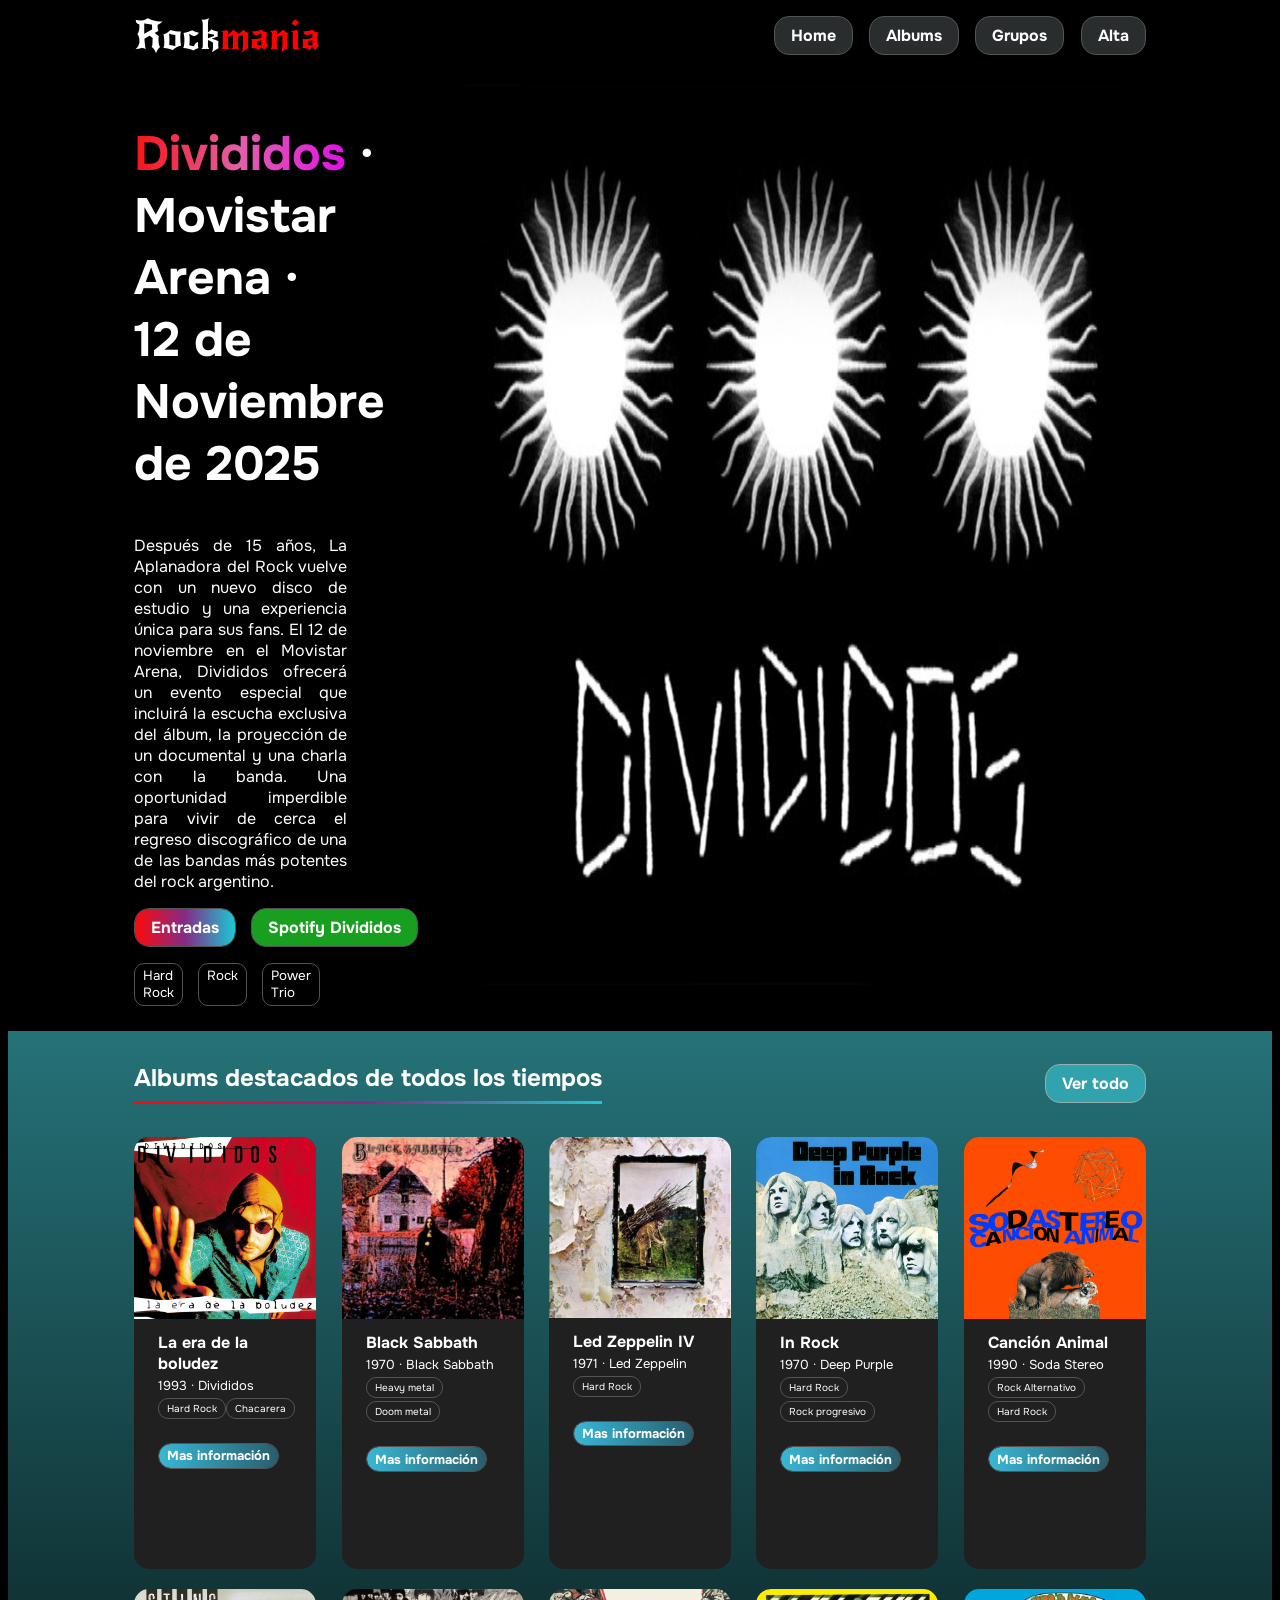
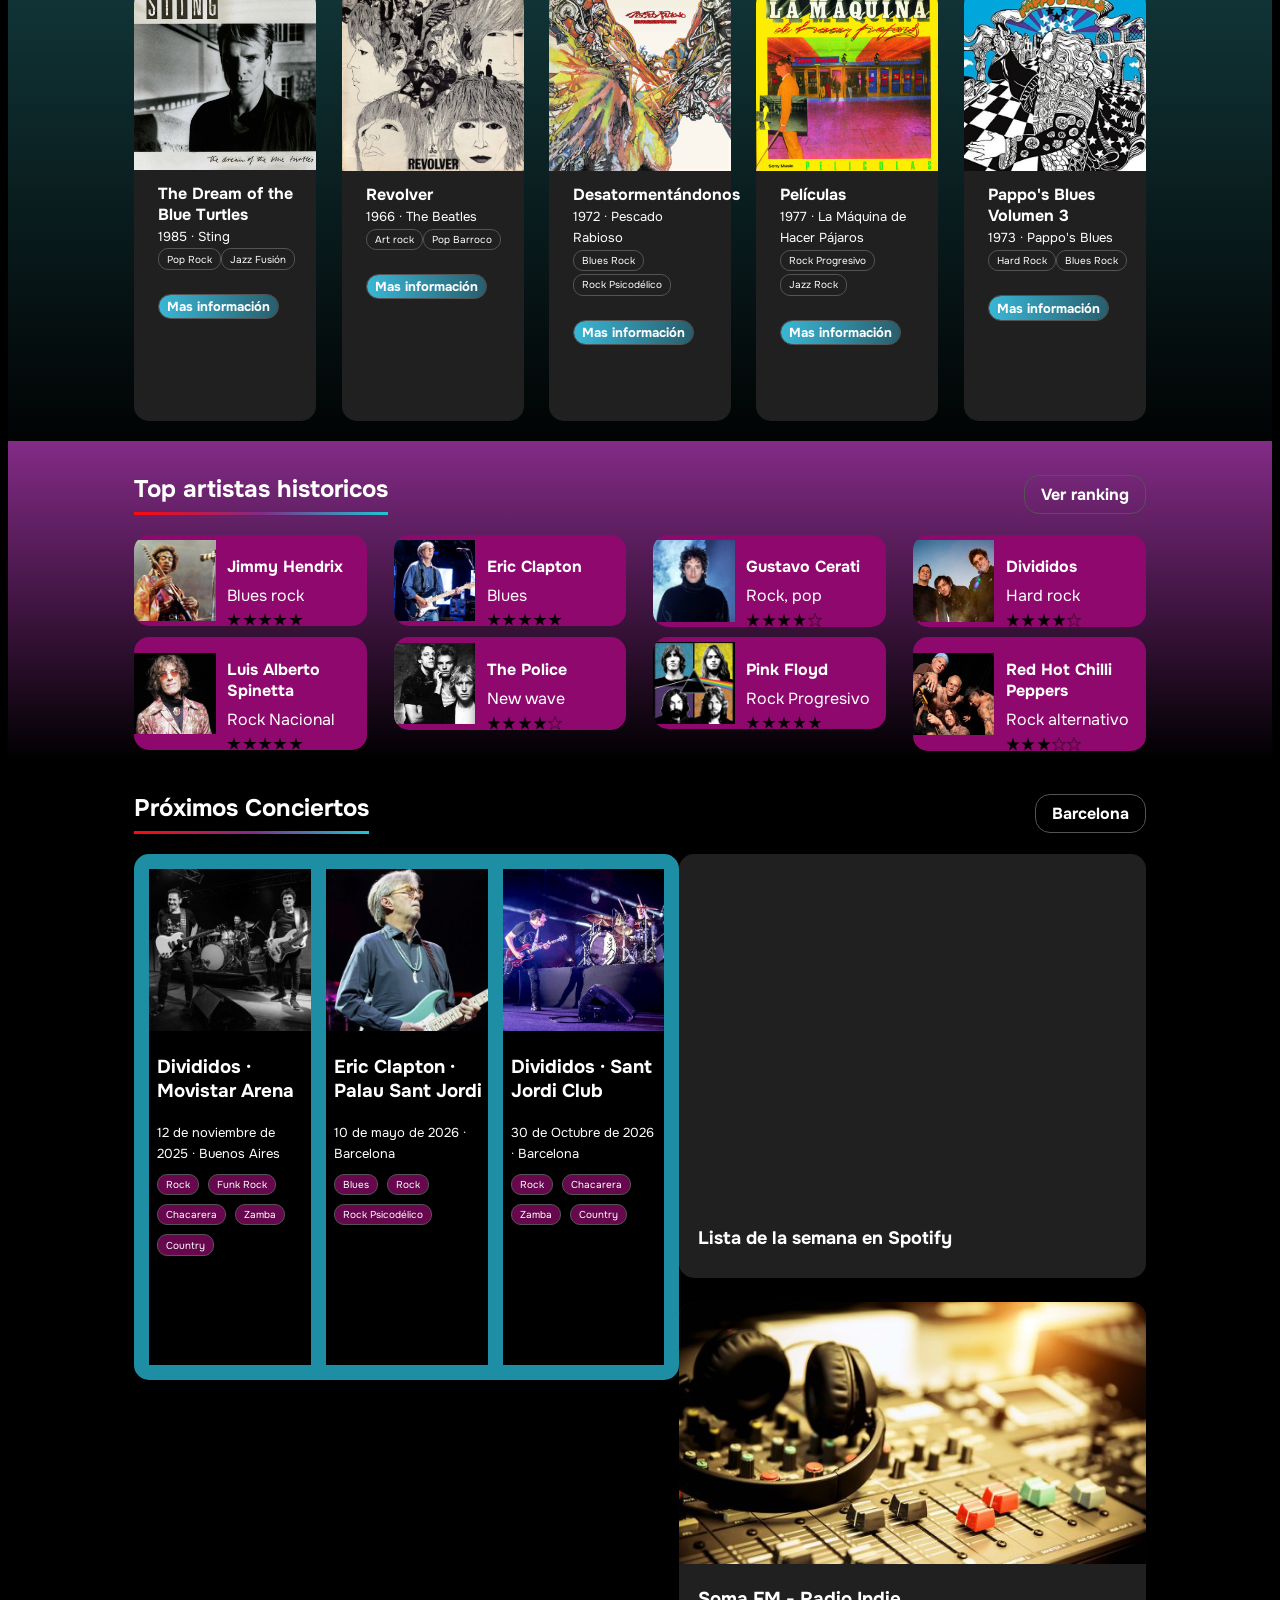
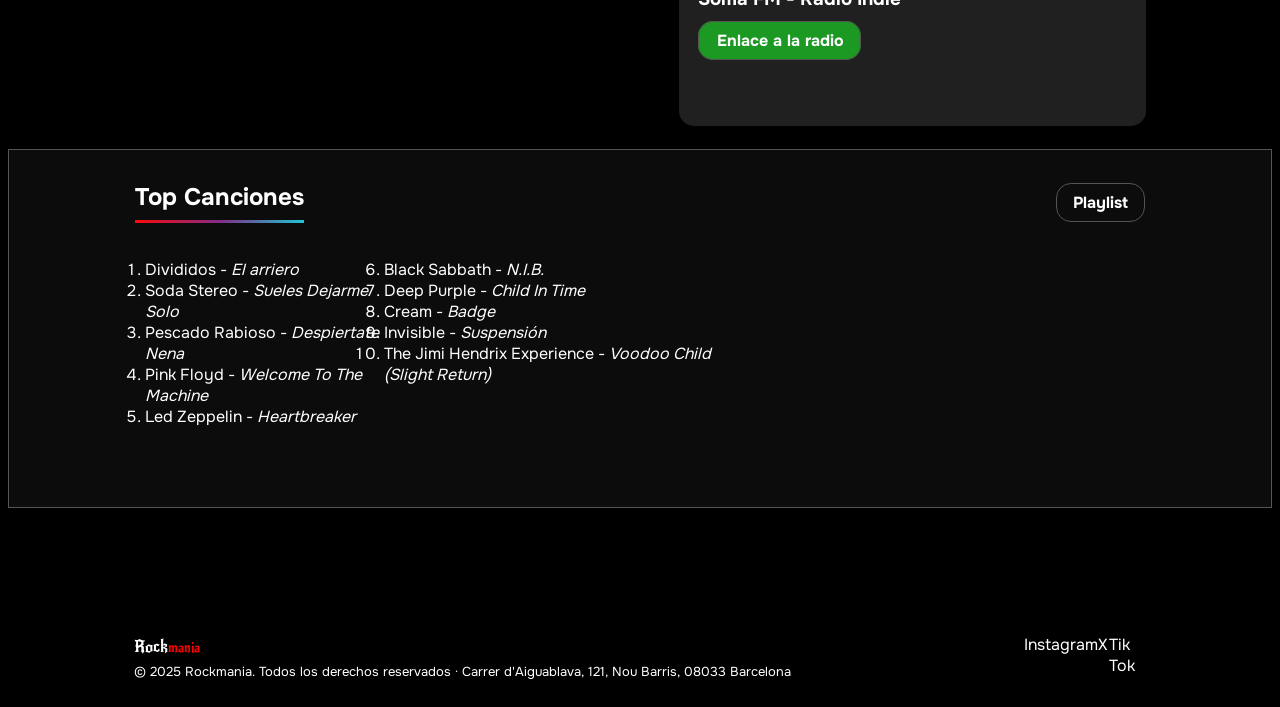
==== commit d4892547: "20/11v2" ====
--- a/CarracedoEzequiel_Pr2/index.html
+++ b/CarracedoEzequiel_Pr2/index.html
@@ -17,8 +17,8 @@
         <nav>
             <ul class="navegacion">
                 <li class="boton"><a href="index.html">Home</a></li>
+                <li class="boton"><a href="albums.html">Albums</a></li>
                 <li class="boton"><a href="grupos.html">Grupos</a></li>
-                <li class="boton"><a href="detalle.html">Detalle</a></li>
                 <li class="boton"><a href="alta.html">Alta</a></li>
             </ul>
         </nav>
@@ -68,7 +68,7 @@
         <section id="albums">
             <div class="encabezado_seccion">
                 <h2>Albums destacados de todos los tiempos</h2>
-                <span class="boton">Ver todo</span>
+                <span class="boton"><a href="albums.html">Ver todo</a></span>
             </div>
             <div class="seccion_album">
                 <article class="container_album">
@@ -82,7 +82,7 @@
 
                             </div>
                             <div>
-                                <li class="boton"><a href="detalle.html"><span>Mas información</span> </a></li>
+                                <li class="boton"><a href="albums.html"><span>Mas información</span> </a></li>
                             </div>
                         </footer>
                     </div>
@@ -97,7 +97,7 @@
                                 <span class="tag"> Heavy metal​</span> <span class="tag">Doom metal</span>
                             </div>
                             <div>
-                                <span class="boton"><a href="detalle.html">Mas información</a></span>
+                                <span class="boton"><a href="albums.html">Mas información</a></span>
                             </div>
                         </footer>
                     </div>
@@ -112,7 +112,7 @@
                                 <span class="tag">Hard Rock</span>
                             </div>
                             <div>
-                                <span class="boton"> <a href="detalle.html">Mas información</a></span>
+                                <span class="boton"> <a href="albums.html">Mas información</a></span>
                             </div>
                         </footer>
                     </div>
@@ -127,7 +127,7 @@
                                 <span class="tag">Hard Rock</span> <span class="tag">Rock progresivo</span>
                             </div>
                             <div>
-                                <a class="boton" href="detalle.html">Mas información</a>
+                                <a class="boton" href="albums.html">Mas información</a>
                             </div>
                         </footer>
                     </div>
@@ -142,7 +142,7 @@
                                 <span class="tag">Rock Alternativo</span> <span class="tag">Hard Rock</span>
                             </div>
                             <div>
-                                <a class="boton" href="detalle.html">Mas información</a>
+                                <a class="boton" href="albums.html">Mas información</a>
                             </div>
                         </footer>
                     </div>
@@ -157,7 +157,7 @@
                                 <span class="tag">Pop Rock</span><span class="tag">Jazz Fusión</span>
                             </div>
                             <div>
-                                <a class="boton" href="detalle.html">Mas información</a>
+                                <a class="boton" href="albums.html">Mas información</a>
                             </div>
                         </footer>
                     </div>
@@ -172,7 +172,7 @@
                                 <span class="tag">Art rock</span><span class="tag">Pop Barroco</span>
                             </div>
                             <div>
-                                <a class="boton" href="detalle.html">Mas información</a>
+                                <a class="boton" href="albums.html">Mas información</a>
                             </div>
                         </footer>
                     </div>
@@ -188,7 +188,7 @@
                                 <span class="tag">Blues Rock</span> <span class="tag">Rock Psicodélico</span>
                             </div>
                             <div>
-                                <a class="boton" href="detalle.html">Mas información</a>
+                                <a class="boton" href="albums.html">Mas información</a>
                             </div>
                         </footer>
                     </div>
@@ -203,7 +203,7 @@
                                 <span class="tag">Rock Progresivo</span> <span class="tag">Jazz Rock</span>
                             </div>
                             <div>
-                                <a class="boton" href="detalle.html">Mas información</a>
+                                <a class="boton" href="albums.html">Mas información</a>
                             </div>
                         </footer>
                     </div>
@@ -218,7 +218,7 @@
                                 <span class="tag">Hard Rock</span> <span class="tag">Blues Rock</span>
                             </div>
                             <div>
-                                <a class="boton" href="detalle.html">Mas información</a>
+                                <a class="boton" href="albums.html">Mas información</a>
                             </div>
                         </footer>
                     </div>
--- a/CarracedoEzequiel_Pr2/css/style.css
+++ b/CarracedoEzequiel_Pr2/css/style.css
@@ -55,5 +55,52 @@
 }
 
 
+/*Encabezado general secciones (titulo y enlace a detalle)*/
+
+.encabezado_seccion {
+    padding-left: 10%;
+    padding-right: 10%;
+    padding-top: 1%;
+    display: flex;
+    justify-content: space-between;
+    align-items: center;
+    width: 80%;
+
+    h2 {
+        border-bottom: 3px solid transparent;
+        padding-bottom: .5rem;
+        border-image: linear-gradient(to right, #fd0a0a, #832b86, rgb(28, 200, 212)) 1;
+
+    }
+}
 
 
+
+/*Footer*/
+
+.seccion_footer {
+    padding-left: 10%;
+    padding-right: 10%;
+    display: flex;
+    justify-content: space-between;
+    margin-bottom: 2%;
+}
+
+footer .font_titulo_pagina{
+    font-size: medium ;
+}
+
+.seccion_footer span{
+    font-size: small;
+}
+
+.seccion_footer div:nth-child(2){
+    display: flex;
+    justify-content: space-between;
+    width: 12%;
+}
+
+
+
+
+
--- a/CarracedoEzequiel_Pr2/css/index.css
+++ b/CarracedoEzequiel_Pr2/css/index.css
@@ -84,11 +84,15 @@
 }
 
 .lista_articulo_principal .boton:first-child:hover {
-    transition:1ms;
+    background: linear-gradient(to left,  #fd0a0a, #832b86, rgb(28, 200, 212)) padding-box;
 }
 
 .lista_articulo_principal .boton:nth-child(2) {
     background-color: #189f1f;
+}
+
+.lista_articulo_principal .boton:nth-child(2):hover {
+    background-color: #376c39;
 }
 
 .container_articulo_principal p {
@@ -104,6 +108,10 @@
 #albums .encabezado_seccion span {
     background-color: #31a3ac;
     border: 1px solid #96aeaf;
+}
+
+#albums .encabezado_seccion span:hover {
+    background-color: #147c83;
 }
 
 .seccion_album {
@@ -160,6 +168,11 @@
     margin-top: 1.50rem;
 }
 
+.texto_album .boton:hover {
+    background: linear-gradient(to left, #39b7d6, #285e6d) padding-box;
+}
+
+
 
 .container_album footer>div {
     display: flex;
@@ -347,28 +360,5 @@
 }
 
 
-/*Footer*/
-
-.seccion_footer {
-    padding-left: 10%;
-    padding-right: 10%;
-    display: flex;
-    justify-content: space-between;
-    margin-bottom: 2%;
-}
-
-footer .font_titulo_pagina{
-    font-size: medium ;
-}
-
-.seccion_footer span{
-    font-size: small;
-}
-
-.seccion_footer div:nth-child(2){
-    display: flex;
-    justify-content: space-between;
-    width: 12%;
-}
-
-
+
+
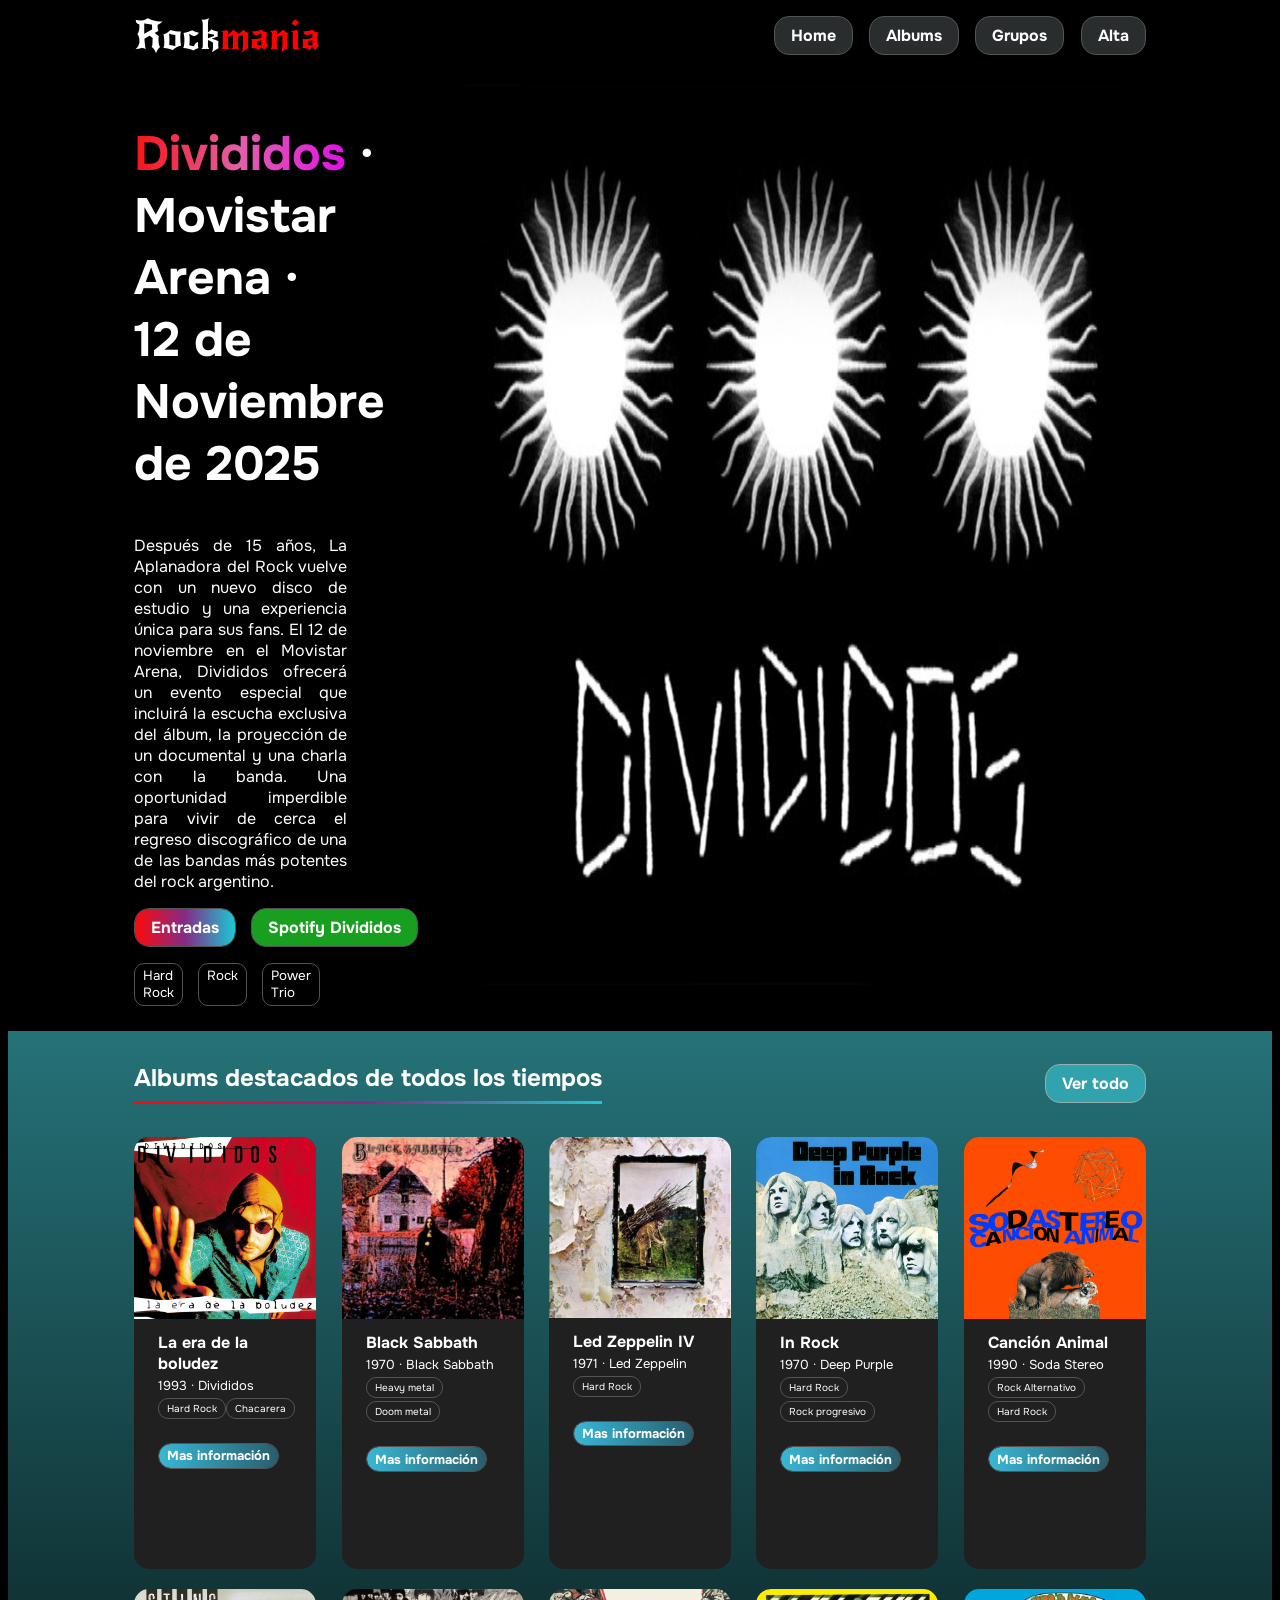
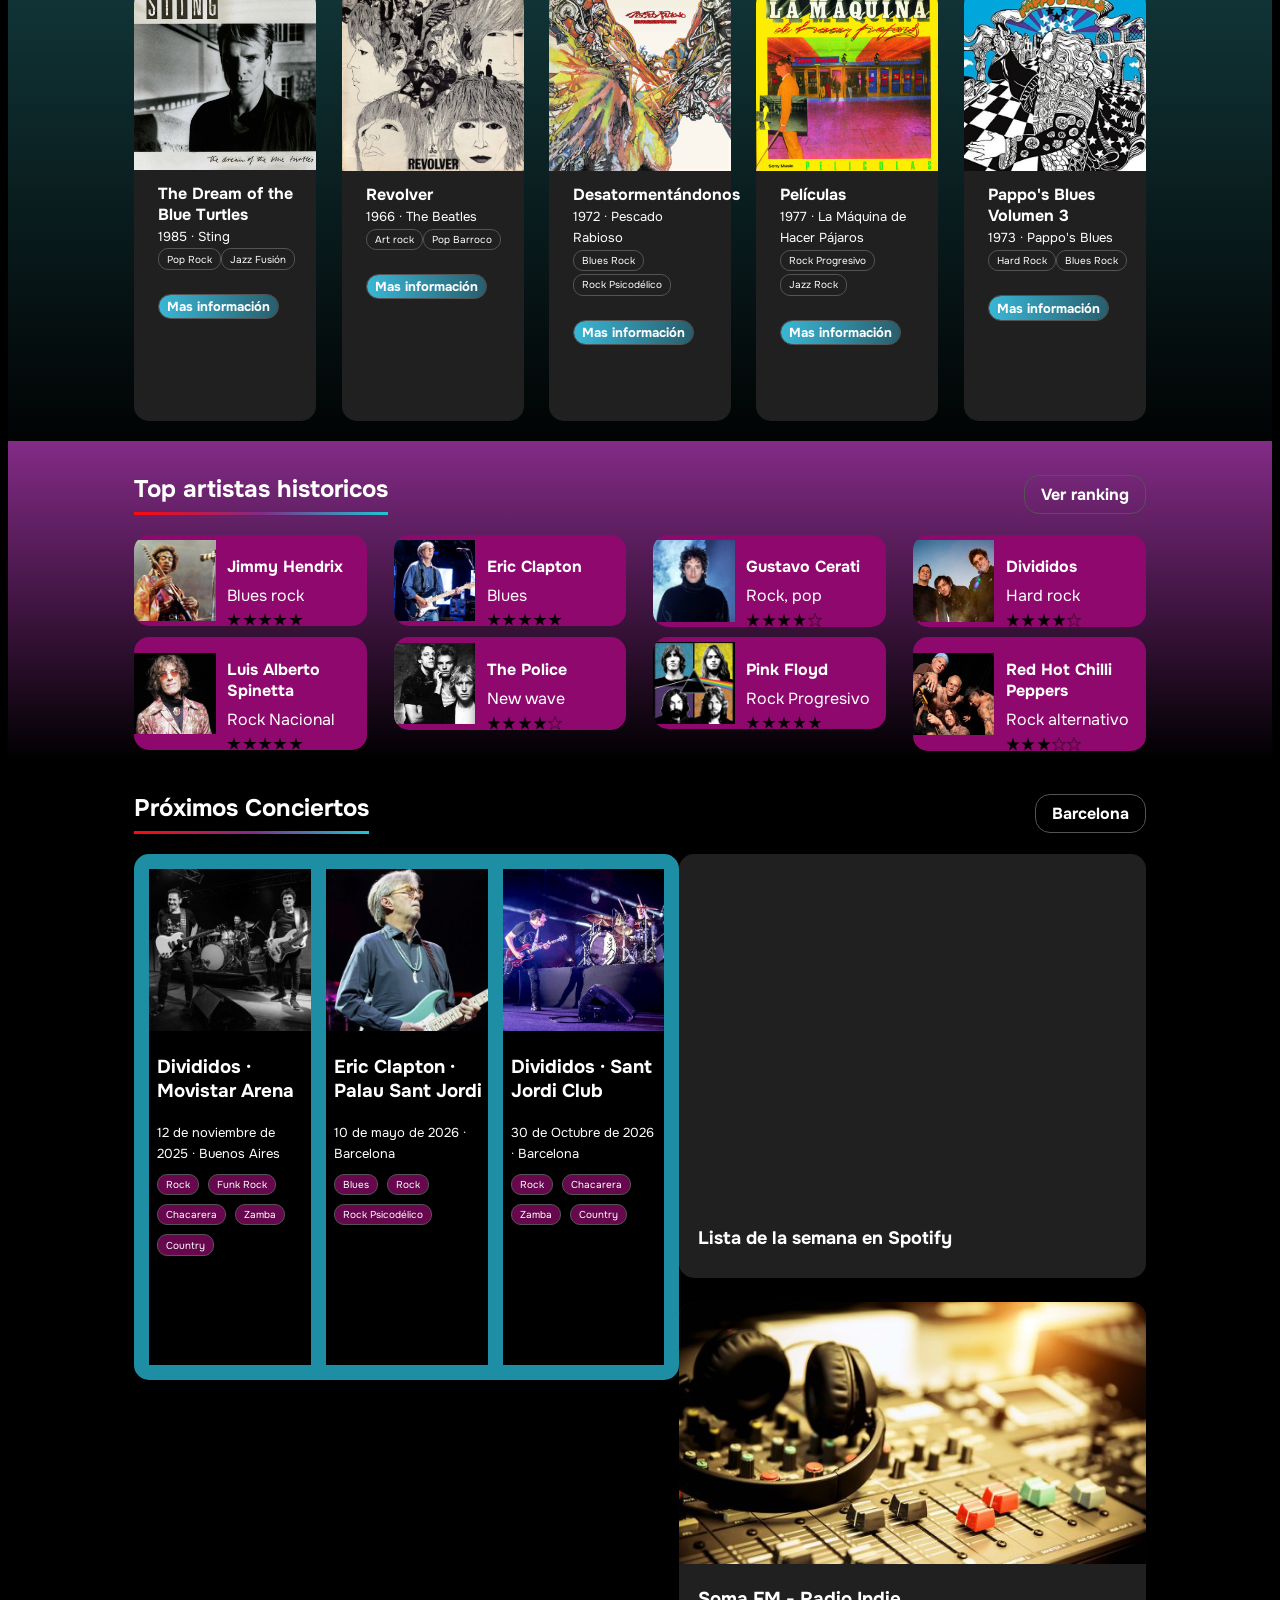
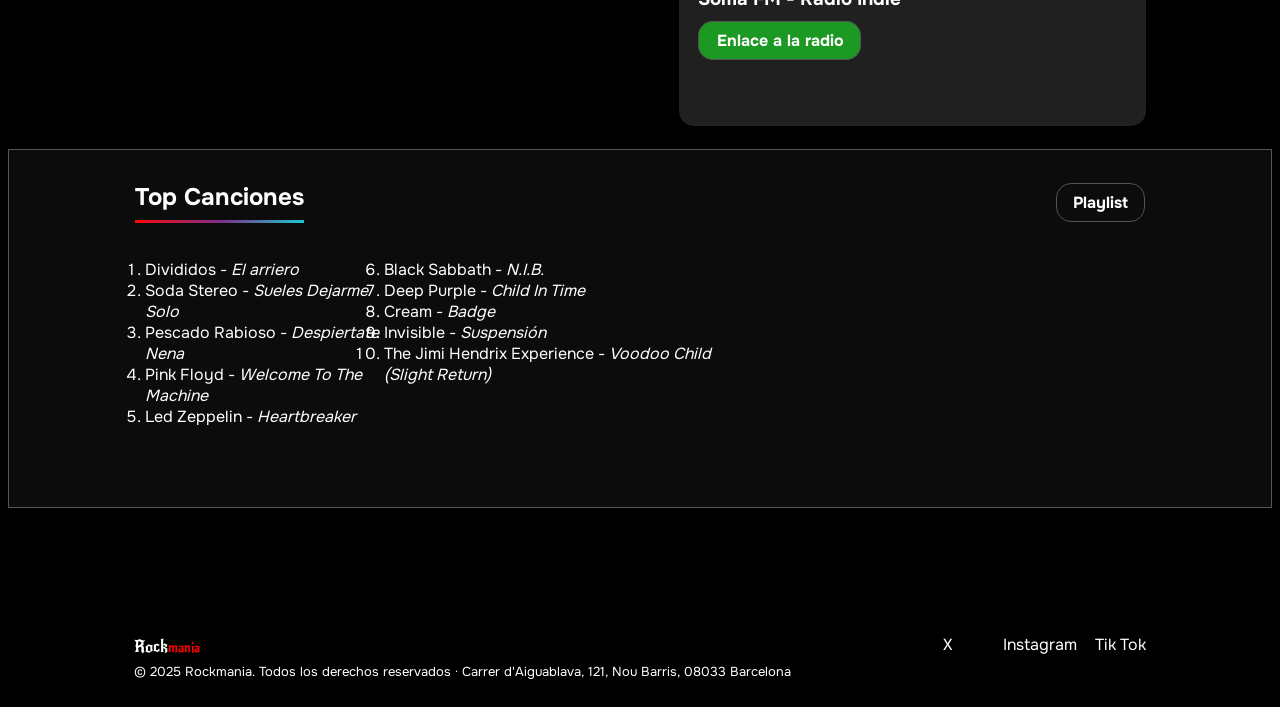
==== commit a6557ea4: "20/11 v4" ====
--- a/CarracedoEzequiel_Pr2/index.html
+++ b/CarracedoEzequiel_Pr2/index.html
@@ -22,7 +22,7 @@
                 <li class="boton"><a href="alta.html">Alta</a></li>
             </ul>
         </nav>
-    
+
     </header>
     <main>
         <section>
@@ -465,10 +465,10 @@
         </div>
         <div>
             <div>
+                <a href="https://x.com/?lang=es">X</a>
+            </div>
+            <div>
                 <a href="https://www.instagram.com/">Instagram</a>
-            </div>
-            <div>
-                <a href="https://x.com/?lang=es">X</a>
             </div>
             <div>
                 <a href="https://x.com/?lang=es">Tik Tok</a>
--- a/CarracedoEzequiel_Pr2/css/style.css
+++ b/CarracedoEzequiel_Pr2/css/style.css
@@ -97,10 +97,20 @@
 .seccion_footer div:nth-child(2){
     display: flex;
     justify-content: space-between;
-    width: 12%;
+    width: 20%;
 }
 
 
 
 
 
+
+
+
+
+
+
+
+
+
+
--- a/CarracedoEzequiel_Pr2/css/index.css
+++ b/CarracedoEzequiel_Pr2/css/index.css
@@ -362,3 +362,5 @@
 
 
 
+
+
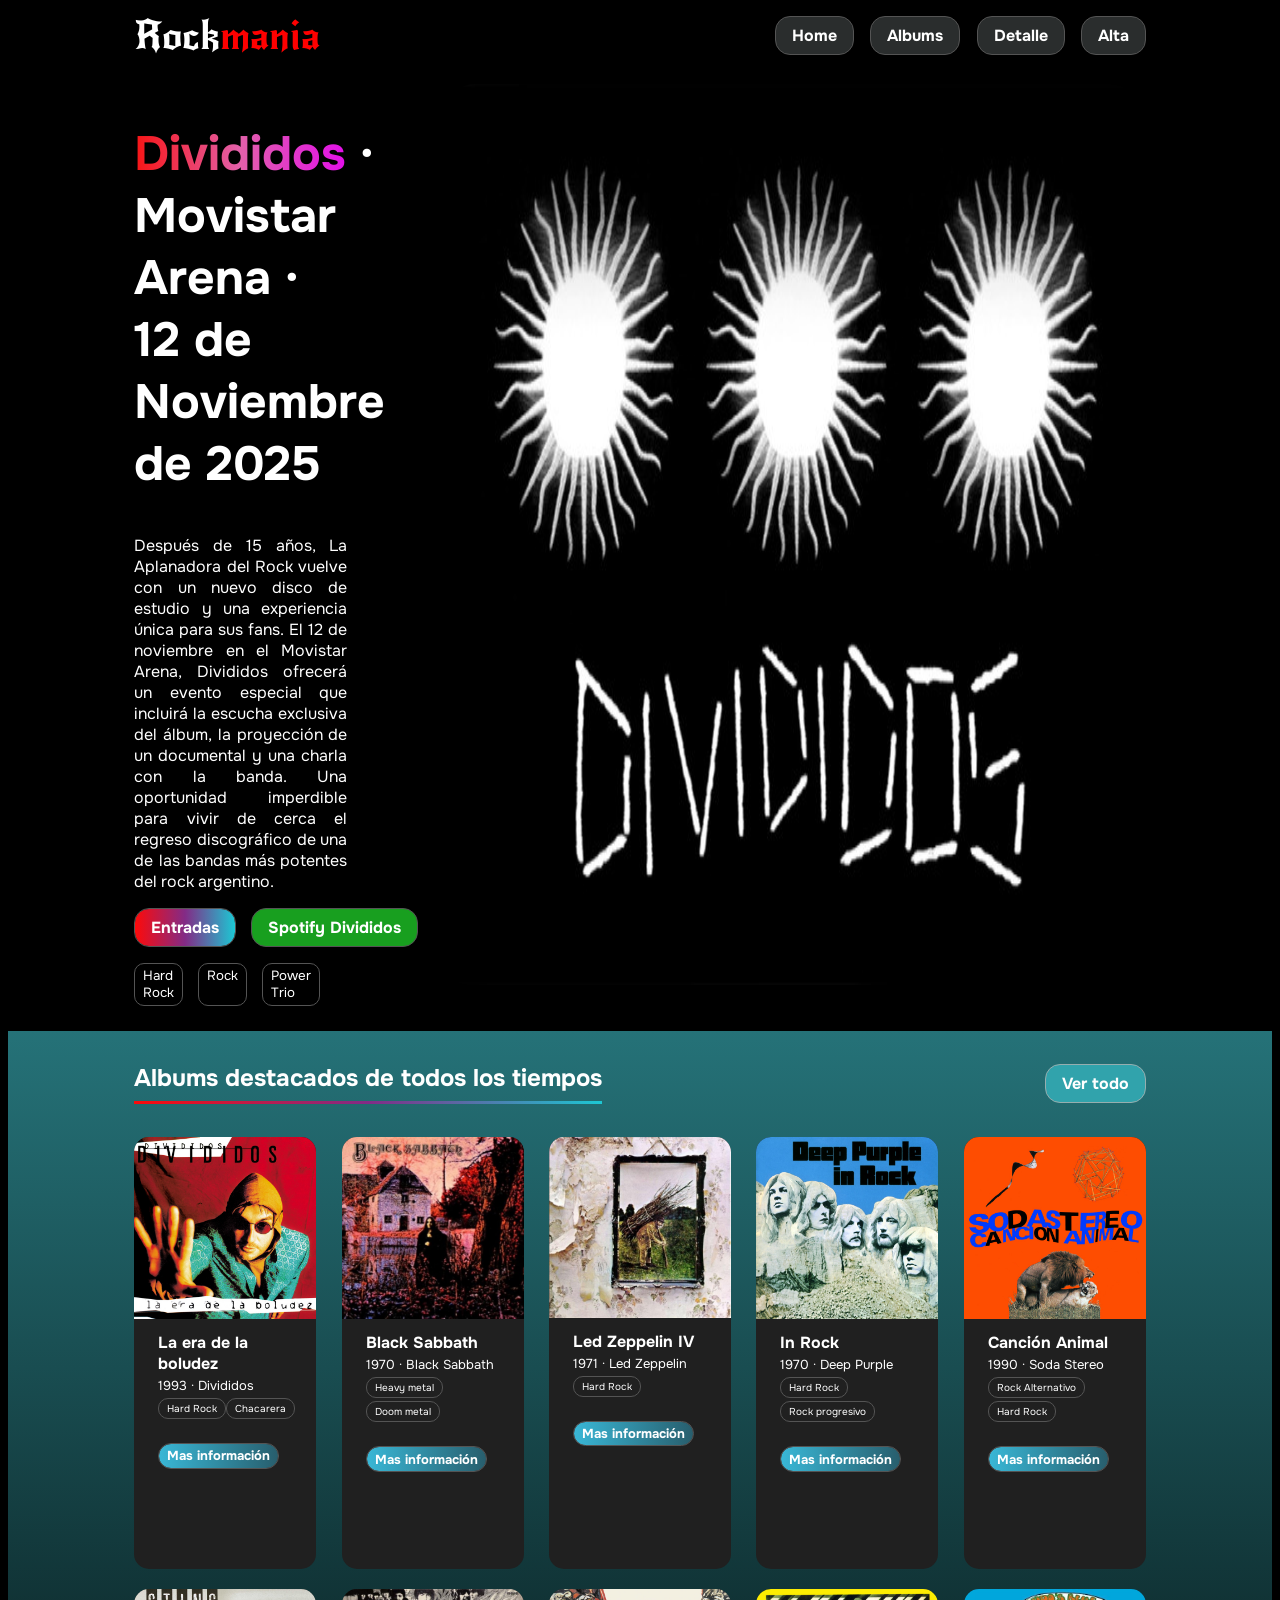
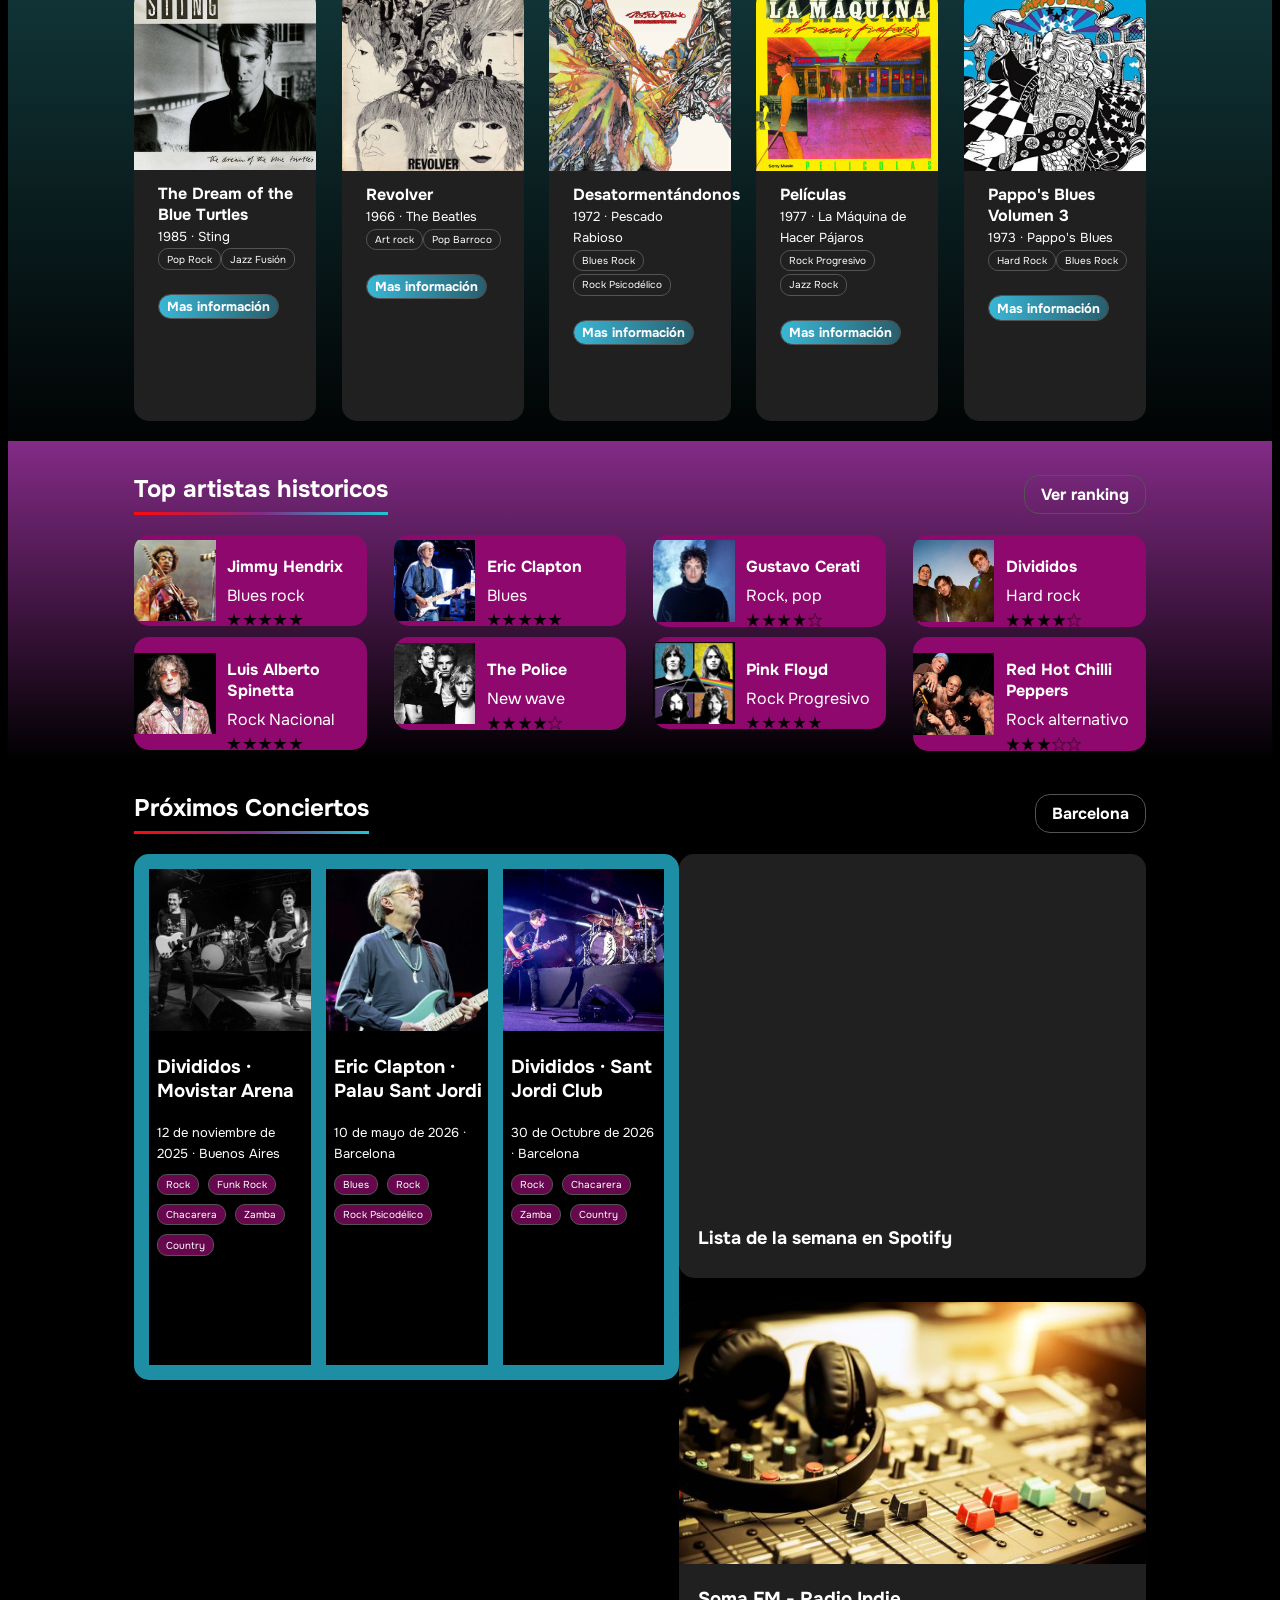
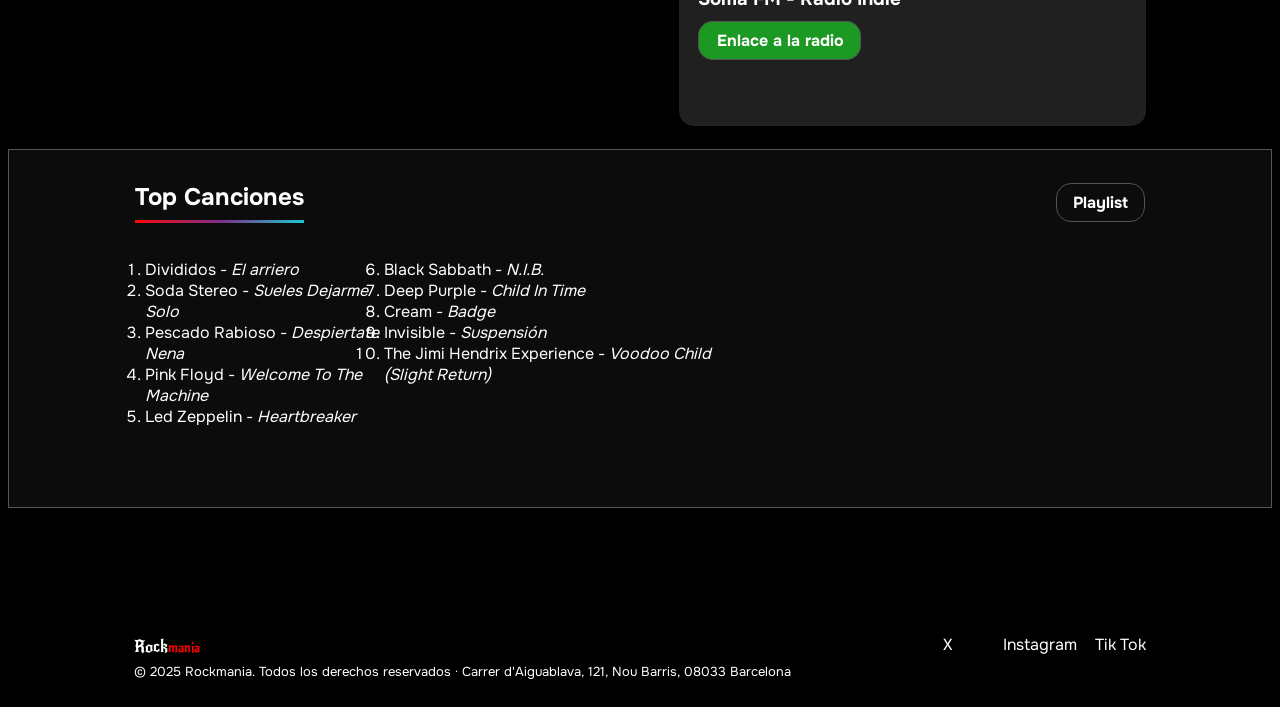
==== commit 6d11e365: "22/11" ====
--- a/CarracedoEzequiel_Pr2/index.html
+++ b/CarracedoEzequiel_Pr2/index.html
@@ -18,7 +18,7 @@
             <ul class="navegacion">
                 <li class="boton"><a href="index.html">Home</a></li>
                 <li class="boton"><a href="albums.html">Albums</a></li>
-                <li class="boton"><a href="grupos.html">Grupos</a></li>
+                <li class="boton"><a href="detalle.html">Detalle</a></li>
                 <li class="boton"><a href="alta.html">Alta</a></li>
             </ul>
         </nav>
